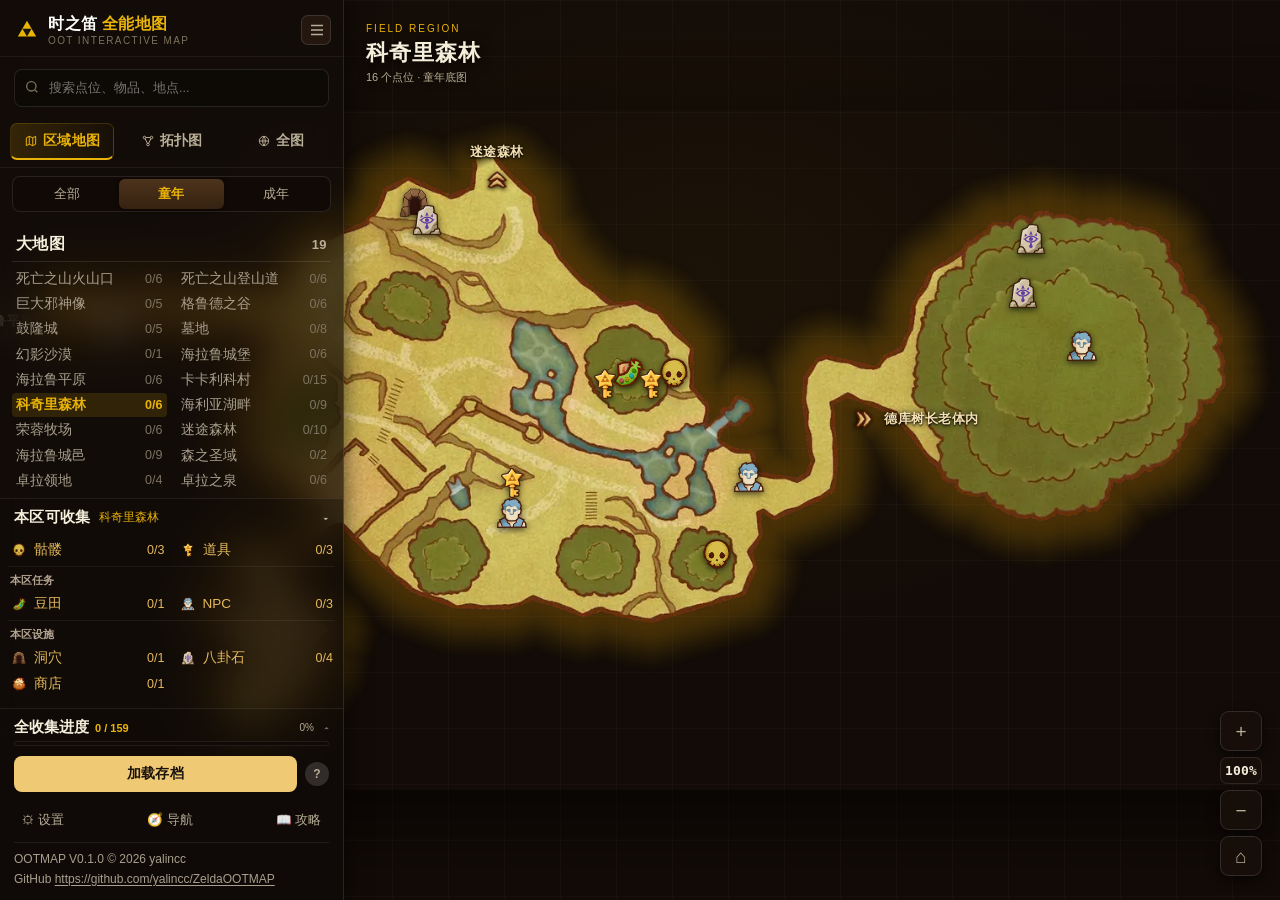
==== app/index.html @ 655b1e11 "feat: 存档只读同步与原版图标/出入口优化，收敛为单分支 master" ====
<!DOCTYPE html>
<html lang="zh-CN">
<head>
<meta charset="utf-8">
<meta name="viewport" content="width=device-width, initial-scale=1, viewport-fit=cover">
<meta name="theme-color" content="#18110b">
<title>塞尔达传说：时之笛 全能互动地图 · Zelda OoT Interactive Map</title>
<link rel="stylesheet" href="css/style.css?v=20">
</head>
<body>

<div class="main-wrap">
  <!-- 左侧栏：品牌 / 搜索 / 视图 tabs / 时代 tabs / 列表 / 分类 / 进度 -->
  <aside class="sidebar" id="sidebar">
    <div class="side-brand">
      <div class="logo">
        <svg viewBox="0 0 24 24" width="22" height="22" fill="#eab308" aria-hidden="true">
          <polygon points="12,2 22,19 2,19" fill="#eab308"/>
          <polygon points="12,19 7,10.5 17,10.5" fill="#15130e"/>
        </svg>
        <div class="logo-text">
          <span class="logo-title">时之笛<em>全能地图</em></span>
          <span class="logo-sub">OOT INTERACTIVE MAP</span>
        </div>
      </div>
      <button class="icon-toggle" id="sidebarToggle" title="收起侧栏" aria-label="收起侧栏">
        <svg viewBox="0 0 24 24" width="18" height="18" fill="none" stroke="currentColor" stroke-width="2">
          <path d="M4 6h16M4 12h16M4 18h16"/>
        </svg>
      </button>
    </div>

    <!-- 实时搜索栏 -->
    <div class="search-box">
      <svg viewBox="0 0 24 24" width="16" height="16" fill="none" stroke="currentColor" stroke-width="2">
        <circle cx="11" cy="11" r="7"/><path d="m20 20-3.5-3.5"/>
      </svg>
      <input type="search" id="searchInput" placeholder="搜索点位、物品、地点..." autocomplete="off">
      <div class="search-results" id="searchResults" hidden></div>
    </div>

    <!-- 视图 tabs：区域 / 拓扑 / 全图 -->
    <nav class="view-tabs" id="viewTabs" aria-label="地图视图">
      <button class="view-tab on" data-view="region">
        <span class="vt-ico" aria-hidden="true">
          <svg viewBox="0 0 24 24" width="18" height="18" fill="none" stroke="currentColor" stroke-width="1.7">
            <path d="M4 6.5 9 4l6 2.5L20 4v13.5L15 20l-6-2.5L4 20z"/><path d="M9 4v13.5M15 6.5V20"/>
          </svg>
        </span>
        <span class="vt-copy"><b>区域地图</b><small>单区查漏 · 楼层</small></span>
        <span class="vt-meta" id="viewRegionMeta">31 区</span>
      </button>
      <button class="view-tab" data-view="topology">
        <span class="vt-ico" aria-hidden="true">
          <svg viewBox="0 0 24 24" width="18" height="18" fill="none" stroke="currentColor" stroke-width="1.7">
            <circle cx="6" cy="6" r="2.2"/><circle cx="18" cy="6" r="2.2"/><circle cx="12" cy="18" r="2.2"/>
            <path d="M8.2 6h7.6M7 8l4 8M17 8l-4 8"/>
          </svg>
        </span>
        <span class="vt-copy"><b>拓扑图</b><small>出入口 · 近道</small></span>
        <span class="vt-meta" id="viewTopologyMeta">31 节点</span>
      </button>
      <button class="view-tab" data-view="world">
        <span class="vt-ico" aria-hidden="true">
          <svg viewBox="0 0 24 24" width="18" height="18" fill="none" stroke="currentColor" stroke-width="1.7">
            <circle cx="12" cy="12" r="8"/><path d="M4 12h16M12 4c3 3.2 3 12.8 0 16M12 4c-3 3.2-3 12.8 0 16"/>
          </svg>
        </span>
        <span class="vt-copy"><b>全图</b><small>海拉鲁总览 · 完成度</small></span>
        <span class="vt-meta" id="viewWorldMeta">21+10</span>
      </button>
    </nav>

    <!-- 时代 tabs -->
    <div class="era-seg side-era" id="eraSeg" aria-label="林克时代">
      <button data-era="All" class="era-btn">全部</button>
      <button data-era="Child" class="era-btn on">童年</button>
      <button data-era="Adult" class="era-btn">成年</button>
    </div>

    <!-- 区域列表（大地图 / 迷宫） -->
    <div class="region-panel" id="regionPanel">
      <div id="regionBody">
        <div class="region-group-title">大地图 <span id="regionFieldCount">0</span></div>
        <div class="region-list" id="regionFieldList"></div>
        <div class="region-group-title">迷宫 <span id="regionDungeonCount">0</span></div>
        <div class="region-list" id="regionDungeonList"></div>
        <div class="region-note" id="regionEraNote"></div>
      </div>
    </div>

    <!-- 当前地图图标面板（可收起/展开） -->
    <div class="cat-section" id="catSection">
      <button type="button" class="cat-panel-head" id="catPanelToggle" aria-expanded="true">
        <span class="cat-section-title" id="catPanelTitle">本区图标</span>
        <span class="cat-panel-sub" id="catPanelSub"></span>
        <span class="cat-caret" id="catCaret">▾</span>
      </button>
      <div class="cat-list" id="catList"></div>
    </div>

    <!-- 地标快速跳转 -->
    <div class="jump-section" id="jumpSection">
      <div class="jump-header"><span>出入口节点直达</span></div>
      <div class="jump-chips" id="jumpChips"></div>
    </div>

    <!-- 侧栏底部：总进度 + 探索度面板 -->
    <div class="side-foot">
      <div class="explore-panel" id="explorePanel" hidden>
        <div class="explore-head">
          <div class="explore-tabs" id="exploreTabs">
            <button type="button" class="explore-tab on" data-etab="region">按区域</button>
            <button type="button" class="explore-tab" data-etab="cat">按分类</button>
          </div>
          <button type="button" class="explore-close" id="exploreClose" aria-label="收起探索度">×</button>
        </div>
        <div class="explore-grid" id="exploreGrid"></div>
      </div>
      <div class="progress-box" id="progressBox" title="点击展开探索度总览" role="button" tabindex="0">
        <div class="progress-info">
          <span class="prog-txt">全收集进度</span>
          <span class="prog-num" id="progNum">0 / 0</span>
          <span class="prog-pct" id="progPct">0%</span>
          <span class="prog-caret" id="progCaret">▴</span>
        </div>
        <div class="progress-bar-bg"><div class="progress-bar-fill" id="progBar"></div></div>
      </div>
      <div class="save-cta-row">
        <input type="file" id="saveFileInput" accept=".sav" hidden>
        <button type="button" class="save-cta-btn" id="saveSyncBtn">加载存档</button>
        <button type="button" class="save-help-btn" id="saveHelpBtn" title="存档同步说明" aria-label="存档同步说明">?</button>
      </div>
      <div class="side-links">
        <button type="button" class="side-link-btn" id="settingsBtn">⚙ 设置</button>
        <button type="button" class="side-link-btn" id="navBtn">🧭 导航</button>
        <a class="side-link-btn" href="../docs/oot100-guide.html" target="_blank" rel="noopener">📖 攻略</a>
      </div>
      <div class="side-meta">
        <div class="side-meta-copy" id="verBadge">OOTMAP V0.1.0 © 2026 yalincc</div>
        <div class="side-meta-repo">GitHub <a href="https://github.com/yalincc/ZeldaOOTMAP" target="_blank" rel="noopener">https://github.com/yalincc/ZeldaOOTMAP</a></div>
      </div>
    </div>
  </aside>

  <!-- 侧栏收起后的浮动打开按钮 -->
  <button class="side-open" id="sidebarOpen" title="展开侧栏" aria-label="展开侧栏">
    <svg viewBox="0 0 24 24" width="20" height="20" fill="none" stroke="currentColor" stroke-width="2">
      <path d="M4 6h16M4 12h16M4 18h16"/>
    </svg>
  </button>

  <!-- 地图画板视口 -->
  <main class="map-stage" id="mapStage">
    <div class="map-viewport" id="mapViewport">
      <!-- 区域单图模式 -->
      <div class="region-board" id="regionBoard" hidden>
        <div class="region-world" id="regionWorld">
          <img id="regionImg" alt="区域地图" draggable="false">
          <div class="navi-layer" id="naviLayer"></div>
        </div>
        <div class="region-pins" id="regionPins"></div>
        <div class="region-head">
          <span class="region-kicker" id="regionKicker">FIELD REGION</span>
          <h2 id="regionName">科吉里森林</h2>
          <div class="region-sub" id="regionSub">—</div>
        </div>
        <div class="region-floor-bar" id="regionFloorBar" hidden></div>
        <div class="region-empty" id="regionEmpty" hidden>当前时代无法进入该区域</div>
      </div>

      <!-- 拓扑导图大画布 -->
      <div class="mindmap-board" id="mindmapBoard" hidden>
        <svg class="topology-svg" id="topologySvg"></svg>
        <div class="nodes-layer" id="nodesLayer"></div>
      </div>

      <!-- 全图层：官方手绘全图 + 21 区域印章 + 10 迷宫入口 -->
      <div class="world-board" id="worldBoard" hidden>
        <div class="world-viewport" id="worldViewport">
          <div class="world-canvas" id="worldCanvas">
            <img id="worldImg" alt="海拉鲁全图" draggable="false" data-src="assets/ui/basemap_2400.webp">
          </div>
          <div class="world-pins" id="worldPins"></div>
        </div>
        <div class="world-caption">
          <span>海拉鲁全境</span>
          <small id="worldCaptionSub">区域 · 迷宫入口 · 点印章进区域</small>
        </div>
        <div class="world-loading" id="worldLoading" hidden>全图载入中…</div>
      </div>
    </div>

    <!-- 缩放悬浮控制器 -->
    <div class="zoom-controls">
      <button id="btnZoomIn" title="放大 (+)">+</button>
      <span id="zoomPercent">100%</span>
      <button id="btnZoomOut" title="缩小 (−)">−</button>
      <button id="btnZoomFit" title="回到默认视角">⌂</button>
    </div>

    <!-- 出入口与近道悬浮说明卡片 -->
    <div class="edge-tooltip" id="edgeTooltip" hidden>
      <div class="edge-tt-header">
        <span class="edge-tt-badge" id="edgeTtBadge">近道暗道</span>
        <span class="edge-tt-title" id="edgeTtTitle">水下潜水近道</span>
      </div>
      <div class="edge-tt-route" id="edgeTtRoute">迷失森林 ⟷ 卓拉河</div>
      <div class="edge-tt-desc" id="edgeTtDesc">迷失森林水池深潜直通卓拉河（需银之鳞片）</div>
      <div class="edge-tt-hint">💡 点击连线即可在两地之间来回跳转</div>
    </div>

    <!-- 点位校准模式悬浮提示条 -->
    <div class="calibration-toast" id="calibrationToast" hidden>
      <span class="cal-title">点位校准模式已开启</span>
      <span class="cal-desc">拖拽图标到精确地标；完成后导出坐标</span>
      <div class="cal-actions">
        <button id="btnExportPins">复制坐标数据</button>
        <button id="btnDownloadPins">下载 pins_data.js</button>
        <button id="btnExitCalMode">完成并退出</button>
      </div>
    </div>

    <!-- 点位详情卡片 -->
    <div class="detail-card" id="detailCard" hidden>
      <button class="card-close" id="cardClose" aria-label="关闭详情卡">×</button>
      <div class="card-header">
        <div class="card-icon-wrap" id="cardIconWrap"></div>
        <div class="card-titles">
          <div class="card-tags">
            <span class="tag-cat" id="cardCatTag">心之碎片</span>
            <span class="tag-era" id="cardEraTag">童年</span>
            <span class="tag-time" id="cardTimeTag">白天</span>
          </div>
          <h2 class="card-title" id="cardTitle">—</h2>
          <div class="card-area" id="cardArea">—</div>
        </div>
      </div>
      <div class="card-body">
        <div class="card-loc-row" id="cardLocRow" hidden>
          <span class="info-label">位置</span>
          <span class="info-val" id="cardLocVal">—</span>
        </div>
        <div class="card-block" id="cardHowBlock">
          <div class="block-label">怎么拿</div>
          <div class="block-text" id="cardHowVal">—</div>
        </div>
        <div class="card-req-row" id="cardReqRow" hidden>
          <span class="req-label">前置要求:</span>
          <span class="req-val" id="cardReqVal">—</span>
        </div>
        <div class="card-req-row" id="cardRewardRow" hidden>
          <span class="req-label">奖励:</span>
          <span class="req-val" id="cardRewardVal">—</span>
        </div>
        <div class="card-req-row" id="cardNoteRow" hidden>
          <span class="req-label">备注:</span>
          <span class="req-val" id="cardNoteVal">—</span>
        </div>
        <div class="card-desc" id="cardDesc" hidden>—</div>
        <div class="card-coord-row">
          <span class="coord-val" id="cardCoordVal">—</span>
          <button class="coord-copy" id="cardCopyCoord">复制坐标</button>
        </div>
      </div>
      <div class="card-footer">
        <label class="card-collect-btn">
          <input type="checkbox" id="cardDoneChk">
          <span class="collect-text">标记为已收集</span>
        </label>
      </div>
    </div>

    <div class="settings-panel" id="settingsPanel" hidden>
      <div class="settings-head">
        <span>设置</span>
        <button id="settingsClose" aria-label="关闭设置">×</button>
      </div>
      <label class="setting-row">
        <span>隐藏已收集</span>
        <input type="checkbox" id="hideDoneChk">
      </label>
      <label class="setting-row">
        <span>缩放自动换层</span>
        <input type="checkbox" id="autoLevelChk" checked>
      </label>
      <button class="setting-row" id="langBtn">
        <span>语言</span><em>中 / EN</em>
      </button>
      <button class="setting-row" id="btnEditMode">
        <span>点位校准</span><em>高级</em>
      </button>
      <button class="setting-row setting-danger" id="clearDoneBtn">
        <span>清空收集记录</span><em>重置</em>
      </button>
      <div class="settings-subhead">
        <span>三层缩放换层阈值 (%)</span>
        <button type="button" class="th-reset" id="thReset">默认</button>
      </div>
      <div class="setting-row setting-th">
        <span>区域 → 拓扑</span>
        <input type="number" id="thRegionOut" min="15" max="80" step="1">
      </div>
      <div class="setting-row setting-th">
        <span>拓扑 → 区域</span>
        <input type="number" id="thTopoIn" min="120" max="400" step="5">
      </div>
      <div class="setting-row setting-th">
        <span>拓扑 → 全图</span>
        <input type="number" id="thTopoOut" min="10" max="40" step="1">
      </div>
      <div class="setting-row setting-th">
        <span>全图 → 拓扑</span>
        <input type="number" id="thWorldIn" min="120" max="400" step="5">
      </div>
      <div class="settings-version" id="verBadge">ZELDA OOT MAP</div>
    </div>
    <!-- 实时定位导航面板 -->
    <div class="navi-panel" id="naviPanel" hidden>
      <div class="navi-head">
        <span class="navi-title">🧭 实时定位</span>
        <button type="button" class="navi-close" id="naviCloseBtn" aria-label="关闭">×</button>
      </div>
      <div class="navi-badge off" id="naviStatusBadge">未开启</div>
      <div class="navi-coords" id="naviCoords">—</div>
      <label class="navi-row"><span>开启定位</span><input type="checkbox" id="naviEnableChk"></label>
      <label class="navi-row"><span>自动切区</span><input type="checkbox" id="naviAutoSwitchChk" checked></label>
      <label class="navi-row"><span>视角跟随</span><input type="checkbox" id="naviFollowChk"></label>
      <div class="navi-lan-box">
        <input id="naviLanInput" readonly placeholder="启动 ootnavi-pc 后生成局域网链接">
        <button type="button" id="naviCopyLanBtn">复制</button>
      </div>
    </div>
    <!-- 重叠点位选择气泡 -->
    <div class="pin-cluster-menu" id="pinClusterMenu" hidden></div>

    <!-- 存档拖入遮罩 / 同步提示 / 存档同步 GUI 面板 -->
    <div class="save-drop-overlay" id="saveDropOverlay" hidden>
      <div class="save-drop-box">松手导入 <code>progress.sav</code> 同步收集进度</div>
    </div>
    <div class="save-toast" id="saveToast" hidden></div>
    <div class="save-modal-backdrop" id="saveHelpModal" hidden>
      <div class="save-modal save-gui-modal" role="dialog" aria-labelledby="saveHelpTitle">
        <div class="save-modal-head">
          <h3 id="saveHelpTitle">存档只读同步</h3>
          <button type="button" class="save-modal-close" id="saveHelpClose" aria-label="关闭">×</button>
        </div>
        <div class="save-modal-body">
          <div class="save-status-bar">
            <span class="save-status-pill off" id="saveStatusPill">⚪ 尚未同步存档</span>
            <span class="save-status-time" id="saveStatusTime">—</span>
          </div>
          <div class="save-drop-zone" id="saveModalDropZone">
            <div class="save-drop-zone-txt">将 Switch 2 / Longshot 的 <code>progress.sav</code> 拖到这里</div>
            <div class="save-action-row">
              <button type="button" class="save-primary-btn" id="savePickFileBtn">选择 progress.sav 文件</button>
              <button type="button" class="save-secondary-btn" id="saveRefreshAutoBtn">立即从 ootnavi-pc 同步</button>
            </div>
          </div>
          <div class="save-cat-title">当前已点亮收集进度（合并模式）</div>
          <div class="save-cat-grid" id="saveCatGrid"></div>
          <details class="save-help-details">
            <summary>存档路径与支持说明</summary>
            <ul>
              <li><strong>自动同步：</strong>双击 <code>tools/ootnavi-pc/serve.bat</code> 后自动探测 <code>LongshotLauncher-data\user\save\*\slot_*\progress.sav</code> 最新槽位，每 5 秒静默同步。</li>
              <li><strong>纯本地解析：</strong>文件仅在浏览器内存中读取，不上传服务器。</li>
              <li><strong>已支持：</strong>黄金骷髅蜘蛛 (100)、心之碎片 (36)、心之容器 &amp; Boss (8)、歌曲 (13)、精灵石与勋章 (9)、大妖精 (6)、面具 (5)、升级 (16)、主要关键道具与瓶子。</li>
            </ul>
          </details>
        </div>
        <div class="save-modal-foot">
          <button type="button" class="save-clear-btn" id="saveClearDoneBtn">清空本地收集记录</button>
          <button type="button" class="save-secondary-btn" id="saveHelpDoneBtn">完成</button>
        </div>
      </div>
    </div>
  </main>
</div>

<script src="js/icons.js?v=3"></script>
<script src="js/cat_tree.js?v=1"></script>
<script src="data/topology_data.js?v=2"></script>
<script src="data/regions.js?v=3"></script>
<script src="data/projections.js?v=1"></script>
<script src="data/world_data.js?v=2"></script>
<script src="data/pins_data.js?v=2"></script>
<script src="data/save_flags.js?v=1"></script>
<script src="js/app.js?v=16"></script>
<script src="js/navi.js?v=8"></script>
<script src="js/save_sync.js?v=1"></script>
</body>
</html>
---- app/css/style.css ----
:root {
  --bg-deep: #160d08;
  --bg-board: #20140c;
  --cell-bg-grad: linear-gradient(145deg, #8a5f39, #6f4728);
  --cell-border: #4a2f1a;
  --dungeon-border: #881337;
  --topbar-h: 56px;
  --sidebar-w: 344px;
  --gold: #eab308;
  --gold-glow: rgba(234, 179, 8, 0.4);
  --text-main: #f5eedb;
  --text-dim: #b8ad96;
  --text-mute: #7d725d;
  --zoom-inv: 1;
}

* {
  box-sizing: border-box;
  -webkit-tap-highlight-color: transparent;
}

html, body {
  width: 100%;
  height: 100%;
  margin: 0;
  padding: 0;
  background: var(--bg-deep);
  color: var(--text-main);
  font-family: -apple-system, BlinkMacSystemFont, "Segoe UI", Roboto, "PingFang SC", "Hiragino Sans GB", "Microsoft YaHei", sans-serif;
  overflow: hidden;
  user-select: none;
}

button, input {
  font-family: inherit;
  color: inherit;
}

/* ---------------- 顶部导航栏 ---------------- */
.topbar {
  height: var(--topbar-h);
  background: linear-gradient(180deg, #1c110a, #140c07);
  border-bottom: 1px solid rgba(255, 255, 255, 0.08);
  display: flex;
  align-items: center;
  gap: 16px;
  padding: 0 16px;
  position: relative;
  z-index: 50;
  box-shadow: 0 2px 12px rgba(0, 0, 0, 0.7);
}

.topbar-left {
  display: flex;
  align-items: center;
  gap: 12px;
}

.icon-toggle {
  width: 36px;
  height: 36px;
  border-radius: 8px;
  border: 1px solid rgba(255, 255, 255, 0.12);
  background: #241710;
  color: var(--text-dim);
  display: grid;
  place-items: center;
  cursor: pointer;
  transition: all 0.15s ease;
}

.icon-toggle:hover {
  color: var(--gold);
  background: #332015;
}

.logo {
  display: flex;
  align-items: center;
  gap: 10px;
}

.logo-text {
  display: flex;
  flex-direction: column;
}

.logo-title {
  font-size: 15px;
  font-weight: 700;
  color: #fff;
  letter-spacing: 0.5px;
}

.logo-title em {
  font-style: normal;
  color: var(--gold);
  margin-left: 4px;
}

.logo-sub {
  font-size: 10px;
  color: var(--text-mute);
  letter-spacing: 0.4px;
}

/* 时代切换 */
.era-seg {
  display: flex;
  background: #110905;
  border: 1px solid rgba(255, 255, 255, 0.1);
  border-radius: 8px;
  padding: 2px;
}

.era-btn {
  padding: 5px 12px;
  font-size: 13px;
  color: var(--text-dim);
  border: none;
  background: transparent;
  border-radius: 6px;
  cursor: pointer;
  transition: all 0.15s ease;
}

.era-btn:hover {
  color: #fff;
}

.era-btn.on {
  background: linear-gradient(180deg, #4d331c, #362211);
  color: var(--gold);
  font-weight: 700;
  box-shadow: 0 1px 4px rgba(0, 0, 0, 0.4);
}

/* 全收集进度 */
.progress-box {
  display: flex;
  flex-direction: column;
  gap: 4px;
  min-width: 150px;
}

.progress-info {
  display: flex;
  align-items: center;
  gap: 6px;
  font-size: 11px;
}

.prog-txt {
  color: var(--text-mute);
}

.prog-num {
  font-weight: 700;
  color: var(--gold);
}

.prog-pct {
  margin-left: auto;
  color: var(--text-dim);
  font-size: 10px;
}

.progress-bar-bg {
  width: 100%;
  height: 5px;
  background: #110905;
  border-radius: 3px;
  border: 1px solid rgba(255, 255, 255, 0.08);
  overflow: hidden;
}

.progress-bar-fill {
  height: 100%;
  width: 0%;
  background: linear-gradient(90deg, #ca8a04, #facc15);
  border-radius: 2px;
  transition: width 0.3s ease;
}

.topbar-right {
  margin-left: auto;
  display: flex;
  align-items: center;
  gap: 14px;
}

.toggle-done-lbl {
  display: flex;
  align-items: center;
  gap: 6px;
  font-size: 12px;
  color: var(--text-dim);
  cursor: pointer;
}

.toggle-done-lbl input {
  accent-color: var(--gold);
  cursor: pointer;
}

.btn-edit-mode {
  padding: 5px 12px;
  border-radius: 8px;
  border: 1px solid rgba(234, 179, 8, 0.4);
  background: #241710;
  color: var(--gold);
  font-size: 12px;
  font-weight: 700;
  cursor: pointer;
  transition: all 0.15s ease;
  display: flex;
  align-items: center;
  gap: 6px;
}

.btn-edit-mode:hover {
  background: #3d2618;
  border-color: var(--gold);
  box-shadow: 0 0 10px rgba(234, 179, 8, 0.3);
}

.btn-edit-mode.on {
  background: linear-gradient(180deg, #ca8a04, #a16207);
  color: #fff;
  border-color: #facc15;
  box-shadow: 0 0 14px rgba(250, 204, 21, 0.6);
}

.btn-guide {
  padding: 5px 12px;
  border-radius: 8px;
  border: 1px solid rgba(234, 179, 8, 0.55);
  background: linear-gradient(180deg, #3a2a12, #241710);
  color: var(--gold);
  font-size: 12px;
  font-weight: 700;
  cursor: pointer;
  text-decoration: none;
  white-space: nowrap;
  display: flex;
  align-items: center;
  gap: 6px;
  transition: all 0.15s ease;
}

.btn-guide:hover {
  background: #3d2618;
  border-color: var(--gold);
  box-shadow: 0 0 10px rgba(234, 179, 8, 0.35);
}

.btn-lang {
  padding: 5px 12px;
  border-radius: 8px;
  border: 1px solid rgba(255, 255, 255, 0.12);
  background: #241710;
  color: var(--text-dim);
  font-size: 12px;
  font-weight: 600;
  cursor: pointer;
  transition: all 0.15s ease;
}

.btn-lang:hover {
  color: var(--gold);
}

/* ---------------- 页面主体 ---------------- */
.main-wrap {
  display: flex;
  height: calc(100% - var(--topbar-h));
  position: relative;
}

/* ---------------- 左侧分类面板 (GamerGuides) ---------------- */
.sidebar {
  width: var(--sidebar-w);
  flex: 0 0 var(--sidebar-w);
  background: rgba(18, 13, 10, 0.72);
  backdrop-filter: blur(18px) saturate(130%);
  -webkit-backdrop-filter: blur(18px) saturate(130%);
  border-right: 1px solid rgba(255, 255, 255, 0.1);
  display: flex;
  flex-direction: column;
  z-index: 30;
  transition: margin-left 0.25s cubic-bezier(0.4, 0, 0.2, 1);
  box-shadow: 2px 0 20px rgba(0, 0, 0, 0.55);
}

.sidebar.collapsed {
  margin-left: calc(-1 * var(--sidebar-w));
}

.search-box {
  padding: 12px 14px 8px;
  position: relative;
}

.search-box svg {
  position: absolute;
  left: 24px;
  top: 22px;
  color: var(--text-mute);
  pointer-events: none;
}

.search-box input {
  width: 100%;
  height: 38px;
  padding: 0 12px 0 34px;
  border-radius: 8px;
  border: 1px solid rgba(255, 255, 255, 0.1);
  background: rgba(12, 8, 5, 0.55);
  color: var(--text-main);
  font-size: 12.5px;
  outline: none;
  transition: border-color 0.15s;
}

.search-box input:focus {
  border-color: var(--gold);
}

.search-results {
  position: absolute;
  top: 54px;
  left: 14px;
  right: 14px;
  background: #241710;
  border: 1px solid rgba(255, 255, 255, 0.18);
  border-radius: 8px;
  max-height: 280px;
  overflow-y: auto;
  box-shadow: 0 8px 24px rgba(0, 0, 0, 0.8);
  z-index: 100;
}

.search-item {
  padding: 8px 12px;
  display: flex;
  align-items: center;
  gap: 10px;
  cursor: pointer;
  border-bottom: 1px solid rgba(255, 255, 255, 0.05);
}

.search-item:hover {
  background: #332015;
}

.search-item-info {
  display: flex;
  flex-direction: column;
  overflow: hidden;
}

.search-item-title {
  font-size: 12.5px;
  font-weight: 600;
  color: #fff;
  white-space: nowrap;
  overflow: hidden;
  text-overflow: ellipsis;
}

.search-item-area {
  font-size: 10.5px;
  color: var(--gold);
}

.cat-section {
  flex: 0 0 auto;
  border-top: 1px solid rgba(255, 255, 255, 0.08);
  background: rgba(14, 10, 7, 0.32);
}

.cat-panel-head {
  display: flex;
  align-items: center;
  gap: 8px;
  width: 100%;
  padding: 9px 14px;
  border: none;
  background: transparent;
  cursor: pointer;
  text-align: left;
  transition: background 0.12s ease;
}

.cat-panel-head:hover {
  background: rgba(255, 255, 255, 0.04);
}

.cat-section-title {
  font-size: 15px;
  font-weight: 700;
  color: var(--text-main);
  letter-spacing: 0.3px;
}

.action-title {
  font-size: 13px;
  font-weight: 700;
  color: var(--text-main);
  letter-spacing: 0.4px;
}

.cat-panel-sub {
  font-size: 11.5px;
  color: var(--gold);
  white-space: nowrap;
  overflow: hidden;
  text-overflow: ellipsis;
}

.cat-caret {
  margin-left: auto;
  font-size: 11px;
  color: var(--text-dim);
  flex: 0 0 auto;
}

.cat-list {
  max-height: 220px;
  overflow-y: auto;
  display: grid;
  grid-template-columns: 1fr 1fr;
  gap: 2px 10px;
  align-content: start;
  padding: 4px 14px 10px;
  scrollbar-width: thin;
  scrollbar-color: rgba(255, 255, 255, 0.15) transparent;
}

.cat-list[hidden] {
  display: none;
}

.cat-item {
  display: flex;
  align-items: center;
  gap: 6px;
  width: 100%;
  padding: 3px 2px;
  border: none;
  border-radius: 4px;
  background: transparent;
  text-align: left;
  line-height: 1.3;
  cursor: pointer;
  transition: opacity 0.12s ease, color 0.12s ease;
  color: #a89f8d;
  opacity: 0.52;
}

.cat-item:hover {
  color: var(--text-main);
  opacity: 0.92;
}

.cat-item.active {
  color: #e5b95c;
  opacity: 1;
}

.cat-item.active:hover {
  color: #f3cd75;
}

.cat-icon-slot {
  width: 18px;
  height: 18px;
  display: grid;
  place-items: center;
  flex: 0 0 18px;
}

.cat-name {
  flex: 1;
  font-size: 13.5px;
  font-weight: 500;
  white-space: nowrap;
  overflow: hidden;
  text-overflow: ellipsis;
}

.cat-badge {
  font-size: 12.5px;
  font-variant-numeric: tabular-nums;
  color: inherit;
  font-weight: 500;
  flex: 0 0 auto;
}

.cat-item.active .cat-badge {
  color: #e5b95c;
}

.cat-empty {
  grid-column: 1 / -1;
  padding: 12px 6px;
  text-align: center;
  font-size: 11.5px;
  color: var(--text-mute);
}
.cat-subhead {
  grid-column: 1 / -1;
  font-size: 11px;
  font-weight: 600;
  color: #b4a490;
  padding: 6px 2px 2px;
  border-top: 1px solid rgba(255, 255, 255, 0.06);
  margin-top: 2px;
}

.jump-section {
  border-top: 1px solid rgba(255, 255, 255, 0.08);
  padding: 10px 14px;
  background: #140c07;
}

.jump-header {
  font-size: 11px;
  color: var(--text-mute);
  font-weight: 700;
  letter-spacing: 0.8px;
  margin-bottom: 8px;
  text-transform: uppercase;
}

.jump-chips {
  display: flex;
  flex-wrap: wrap;
  gap: 5px;
  max-height: 110px;
  overflow-y: auto;
}

.jump-chip {
  padding: 3px 8px;
  border-radius: 12px;
  background: #22150d;
  border: 1px solid rgba(255, 255, 255, 0.1);
  font-size: 11px;
  color: var(--text-dim);
  cursor: pointer;
  transition: all 0.12s;
}

.jump-chip:hover {
  color: var(--gold);
  background: #332015;
}

/* ---------------- 地图画板与思维导图拓扑网络 ---------------- */
.map-stage {
  flex: 1;
  height: 100%;
  position: relative;
  overflow: hidden;
  background: var(--bg-board);
  background-image: radial-gradient(rgba(255, 255, 255, 0.04) 1px, transparent 1px);
  background-size: 32px 32px;
  cursor: grab;
}

.map-stage:active {
  cursor: grabbing;
}

.map-viewport {
  width: 100%;
  height: 100%;
  position: absolute;
  left: 0;
  top: 0;
  transform-origin: 0 0;
  will-change: transform;
}

/* 拓扑导图大画布 */
.mindmap-board {
  position: absolute;
  left: 0;
  top: 0;
  transform-origin: 0 0;
  will-change: transform;
  transform-style: flat;
  backface-visibility: hidden;
}

/* SVG 连线层 */
.topology-svg {
  position: absolute;
  left: 0;
  top: 0;
  width: 100%;
  height: 100%;
  pointer-events: none;
  z-index: 10;
  overflow: visible;
}

.edge-path {
  fill: none;
  vector-effect: non-scaling-stroke;
  transition: stroke 0.2s, stroke-width 0.2s, filter 0.2s;
  pointer-events: stroke;
  cursor: pointer;
}

.edge-hitarea {
  fill: none;
  stroke: transparent;
  stroke-width: 28px;
  vector-effect: non-scaling-stroke;
  pointer-events: stroke;
  cursor: pointer;
}

.edge-path.main {
  stroke: #d99a4e;
  stroke-width: 4px;
  stroke-linecap: round;
}

.edge-path.dungeon {
  stroke: #f43f5e;
  stroke-width: 4px;
  stroke-dasharray: 8 5;
  stroke-linecap: round;
}

.edge-path.shortcut {
  stroke: #06b6d4;
  stroke-width: 3.5px;
  stroke-dasharray: 8 6;
  animation: shortcutFlow 2s linear infinite;
}

@keyframes shortcutFlow {
  from { stroke-dashoffset: 28; }
  to { stroke-dashoffset: 0; }
}

.edge-path:hover,
.edge-path.highlight {
  stroke: var(--gold) !important;
  stroke-width: 7px !important;
  filter: drop-shadow(0 0 16px var(--gold)) !important;
}

/* 连线路标小标签 (出入口名称高亮徽章) */
.edge-label-group {
  pointer-events: all;
  cursor: pointer;
  transition: transform 0.15s ease;
}

.edge-label-group:hover {
  filter: drop-shadow(0 0 12px var(--gold));
}

.edge-label-group:hover .edge-label-bg {
  stroke: var(--gold);
  stroke-width: 2px;
}

.edge-label {
  font-size: 12.5px;
  font-weight: 700;
  fill: #fff;
  text-anchor: middle;
  dominant-baseline: central;
  letter-spacing: 0.5px;
}

.edge-label-bg {
  fill: rgba(14, 9, 5, 0.94);
  stroke: rgba(234, 179, 8, 0.45);
  stroke-width: 1.2px;
  rx: 8;
}

/* 出入口与近道悬浮说明框 (双向跳转) */
.edge-tooltip {
  position: absolute;
  z-index: 85;
  background: rgba(18, 11, 7, 0.96);
  border: 1.5px solid var(--gold);
  border-radius: 10px;
  padding: 12px 16px;
  box-shadow: 0 8px 28px rgba(0, 0, 0, 0.85), 0 0 18px var(--gold-glow);
  pointer-events: none;
  max-width: 320px;
  transform: translate(-50%, -120%);
  transition: opacity 0.15s ease, transform 0.15s ease;
}

.edge-tt-header {
  display: flex;
  align-items: center;
  gap: 8px;
  margin-bottom: 6px;
}

.edge-tt-badge {
  font-size: 10px;
  font-weight: 700;
  padding: 2px 6px;
  border-radius: 4px;
  background: rgba(6, 182, 212, 0.25);
  color: #38bdf8;
  border: 1px solid rgba(6, 182, 212, 0.4);
}

.edge-tt-badge.main {
  background: rgba(234, 179, 8, 0.2);
  color: var(--gold);
  border-color: rgba(234, 179, 8, 0.4);
}

.edge-tt-badge.dungeon {
  background: rgba(244, 63, 94, 0.25);
  color: #fda4af;
  border-color: rgba(244, 63, 94, 0.4);
}

.edge-tt-title {
  font-size: 14px;
  font-weight: 700;
  color: #fff;
}

.edge-tt-route {
  font-size: 12px;
  color: var(--gold);
  font-weight: 600;
  margin-bottom: 6px;
}

.edge-tt-desc {
  font-size: 11.5px;
  color: var(--text-dim);
  line-height: 1.45;
  margin-bottom: 8px;
}

.edge-tt-hint {
  font-size: 10.5px;
  color: #38bdf8;
  font-weight: 600;
  border-top: 1px solid rgba(255, 255, 255, 0.08);
  padding-top: 6px;
}

/* 点位校准模式工具条 */
.calibration-toast {
  position: absolute;
  top: 16px;
  left: 50%;
  transform: translateX(-50%);
  background: rgba(20, 12, 8, 0.96);
  border: 2px solid var(--gold);
  border-radius: 12px;
  padding: 10px 20px;
  display: flex;
  align-items: center;
  gap: 16px;
  box-shadow: 0 8px 30px rgba(0, 0, 0, 0.9), 0 0 20px var(--gold-glow);
  z-index: 100;
  animation: slideDown 0.25s ease;
}

.cal-title {
  font-size: 13px;
  font-weight: 700;
  color: var(--gold);
}

.cal-desc {
  font-size: 11.5px;
  color: var(--text-dim);
}

.cal-actions {
  display: flex;
  align-items: center;
  gap: 8px;
  margin-left: 8px;
}

.cal-actions button {
  padding: 6px 12px;
  font-size: 11.5px;
  font-weight: 700;
  border-radius: 6px;
  border: 1px solid rgba(255, 255, 255, 0.2);
  background: #332015;
  color: #fff;
  cursor: pointer;
  transition: all 0.15s;
}

.cal-actions button:hover {
  background: var(--gold);
  color: #1a0f07;
}

/* 处于校准模式时的 pin 交互样式 */
body.cal-mode .map-pin {
  cursor: grab !important;
  filter: drop-shadow(0 0 8px #f59e0b) !important;
}

body.cal-mode .map-pin:active {
  cursor: grabbing !important;
  transform: translate(-50%, -50%) scale(1.35) !important;
}

/* 节点层 */
.nodes-layer {
  position: absolute;
  left: 0;
  top: 0;
  width: 100%;
  height: 100%;
  pointer-events: none;
  z-index: 20;
}

/* 单个区域与迷宫节点卡片 */
.node-card {
  position: absolute;
  pointer-events: auto;
  background: var(--cell-bg-grad);
  border: 2px solid var(--cell-border);
  box-shadow: inset 0 0 35px rgba(0, 0, 0, 0.4), 0 6px 20px rgba(0, 0, 0, 0.6);
  border-radius: 6px;
  overflow: visible;
  transition: transform 0.15s ease, box-shadow 0.15s ease, border-color 0.15s ease;
  cursor: pointer;
}

.node-card:hover {
  transform: translateY(-4px) scale(1.02);
  border-color: var(--gold);
  box-shadow: inset 0 0 25px rgba(0, 0, 0, 0.3), 0 12px 28px rgba(0, 0, 0, 0.8), 0 0 12px var(--gold-glow);
  z-index: 35;
}

/* 中心海拉鲁平原突出加粗金边 */
.node-card.type-hub {
  border-color: #ca8a04;
  box-shadow: inset 0 0 40px rgba(0, 0, 0, 0.45), 0 8px 24px rgba(0, 0, 0, 0.7), 0 0 16px rgba(202, 138, 4, 0.3);
}

/* 地下城神殿节点特别标识 (红宝石神殿边框与典雅羊皮纸底色) */
.node-card.type-dungeon {
  border-color: #e11d48;
  background: linear-gradient(145deg, #6c422a, #4e2919);
  box-shadow: inset 0 0 35px rgba(0, 0, 0, 0.5), 0 8px 24px rgba(0, 0, 0, 0.75), 0 0 16px rgba(225, 29, 72, 0.35);
}

/* 节点顶部胶囊标签 (自适应缩放保真，保证导图文字恒久清晰) */
.node-header {
  position: absolute;
  top: -16px;
  left: 50%;
  transform: translateX(-50%) scale(clamp(1, calc(var(--zoom-inv) * 0.82), 3.6));
  transform-origin: center bottom;
  background: rgba(14, 9, 5, 0.95);
  border: 1.5px solid rgba(255, 255, 255, 0.25);
  color: #fff;
  font-size: 13px;
  font-weight: 700;
  padding: 4px 14px;
  border-radius: 14px;
  white-space: nowrap;
  box-shadow: 0 4px 14px rgba(0, 0, 0, 0.85);
  z-index: 30;
  display: flex;
  align-items: center;
  gap: 6px;
  pointer-events: none;
}

.node-card.type-dungeon .node-header {
  border-color: #f43f5e;
  color: #fecdd3;
  box-shadow: 0 4px 14px rgba(244, 63, 94, 0.35);
}

.node-badge-type {
  font-size: 9.5px;
  padding: 1px 5px;
  border-radius: 4px;
  background: rgba(234, 179, 8, 0.25);
  color: var(--gold);
  font-weight: 700;
}

.node-card.type-dungeon .node-badge-type {
  background: rgba(244, 63, 94, 0.3);
  color: #fda4af;
}

/* 神殿地下城楼层切换标签栏 (GamerGuides 风格) */
.floor-bar {
  position: absolute;
  bottom: 8px;
  left: 50%;
  transform: translateX(-50%) scale(clamp(0.8, calc(var(--zoom-inv) * 0.6), 1.6));
  transform-origin: center bottom;
  display: flex;
  background: rgba(14, 9, 5, 0.94);
  border: 1.5px solid rgba(225, 29, 72, 0.5);
  border-radius: 12px;
  padding: 2px 4px;
  gap: 3px;
  z-index: 32;
  box-shadow: 0 4px 14px rgba(0, 0, 0, 0.85);
  pointer-events: auto;
}

.floor-btn {
  padding: 3px 8px;
  font-size: 11px;
  font-weight: 700;
  border: none;
  background: transparent;
  color: var(--text-dim);
  border-radius: 8px;
  cursor: pointer;
  transition: all 0.12s ease;
}

.floor-btn:hover {
  color: #fff;
  background: rgba(255, 255, 255, 0.12);
}

.floor-btn.active {
  background: linear-gradient(180deg, #e11d48, #9f1239);
  color: #fff;
  box-shadow: 0 1px 6px rgba(225, 29, 72, 0.6);
}

/* 区域地图原画 */
.node-map-img {
  width: 100%;
  height: 100%;
  object-fit: contain;
  display: block;
  pointer-events: none;
  user-select: none;
  -webkit-user-drag: none;
  filter: drop-shadow(0 2px 8px rgba(0, 0, 0, 0.3));
}

/* 节点内部点位层 */
.node-pins {
  position: absolute;
  left: 0;
  top: 0;
  width: 100%;
  height: 100%;
  pointer-events: none;
  z-index: 25;
}

/* Pin 点位标记 (合理限制最小与最大倍率，防止过大遮盖或过小看不清) */
.map-pin {
  position: absolute;
  pointer-events: auto;
  cursor: pointer;
  transform: translate(-50%, -50%) scale(clamp(0.65, calc(var(--zoom-inv) * 0.45), 1.6));
  transform-origin: 50% 50%;
  transition: filter 0.15s ease, opacity 0.2s ease;
  z-index: 30;
  background: transparent;
}
.map-pin .oot-pin-img {
  display: block;
  filter: drop-shadow(0 2px 4px rgba(0, 0, 0, 0.65));
}

.map-pin:hover {
  z-index: 45;
  filter: drop-shadow(0 0 10px rgba(250, 204, 21, 0.95)) brightness(1.2);
}

.map-pin.selected {
  z-index: 50;
  filter: drop-shadow(0 0 14px #38bdf8) brightness(1.3);
  animation: pinPulse 1.5s infinite;
}

.map-pin.done {
  opacity: 0.78;
  filter: sepia(0.34) saturate(0.82) brightness(0.92);
}

.map-pin.visited {
  opacity: 0.82;
  filter: sepia(0.22) saturate(0.85) brightness(0.94);
}

.map-pin.done::after,
.map-pin.visited::after {
  content: "";
  position: absolute;
  top: -3px;
  right: -3px;
  width: 17px;
  height: 17px;
  background-repeat: no-repeat;
  background-size: contain;
  background-image: url("data:image/svg+xml,%3Csvg xmlns='http://www.w3.org/2000/svg' viewBox='0 0 24 24'%3E%3Cpolygon points='7,1 17,1 23,7 23,17 17,23 7,23 1,17 1,7' fill='%23561f06'/%3E%3Cpath d='M6.2 12.4 L10.2 16.4 L17.8 8.2' fill='none' stroke='%23fefbe6' stroke-width='3.2' stroke-linecap='square' stroke-linejoin='miter'/%3E%3C/svg%3E");
  filter: drop-shadow(0 1px 2px rgba(0, 0, 0, 0.55));
  pointer-events: none;
}

.map-pin.visited::after {
  background-image: url("data:image/svg+xml,%3Csvg xmlns='http://www.w3.org/2000/svg' viewBox='0 0 24 24'%3E%3Cpolygon points='7,1 17,1 23,7 23,17 17,23 7,23 1,17 1,7' fill='%2316436b'/%3E%3Cpath d='M6.2 12.4 L10.2 16.4 L17.8 8.2' fill='none' stroke='%23e8f7ff' stroke-width='3.2' stroke-linecap='square' stroke-linejoin='miter'/%3E%3C/svg%3E");
}

.map-pin.done:hover,
.map-pin.visited:hover {
  opacity: 0.98;
  filter: none;
}

@keyframes pinPulse {
  0%, 100% { transform: translate(-50%, -50%) scale(calc(clamp(0.65, calc(var(--zoom-inv) * 0.45), 1.6) * 1.15)); }
  50% { transform: translate(-50%, -50%) scale(calc(clamp(0.65, calc(var(--zoom-inv) * 0.45), 1.6) * 1.35)); }
}

/* ---------------- 缩放控件 ---------------- */
.zoom-controls {
  position: absolute;
  right: 18px;
  bottom: 24px;
  display: flex;
  flex-direction: column;
  gap: 6px;
  z-index: 40;
}

.zoom-controls button {
  width: 42px;
  height: 40px;
  border-radius: 9px;
  border: 1px solid rgba(255, 255, 255, 0.12);
  background: rgba(24, 15, 10, 0.94);
  color: var(--text-dim);
  font-size: 19px;
  line-height: 1;
  cursor: pointer;
  display: grid;
  place-items: center;
  box-shadow: 0 4px 12px rgba(0, 0, 0, 0.55);
  transition: all 0.12s;
}

.zoom-controls button:hover {
  background: #2a1a11;
  color: var(--gold);
  border-color: rgba(234, 179, 8, 0.5);
}

#zoomPercent {
  font-size: 13px;
  font-weight: 700;
  color: var(--text-main);
  text-align: center;
  padding: 5px 2px;
  background: rgba(24, 15, 10, 0.92);
  border: 1px solid rgba(255, 255, 255, 0.1);
  border-radius: 7px;
  font-family: monospace;
  letter-spacing: 0.2px;
  user-select: none;
}

/* ---------------- 详情卡片 ---------------- */
.detail-card {
  position: absolute;
  right: 20px;
  top: 20px;
  width: 360px;
  max-width: calc(100% - 40px);
  background: rgba(28, 17, 11, 0.94);
  border: 1px solid rgba(234, 179, 8, 0.35);
  border-radius: 12px;
  padding: 16px;
  box-shadow: 0 10px 30px rgba(0, 0, 0, 0.85);
  z-index: 50;
  animation: slideInCard 0.2s cubic-bezier(0.16, 1, 0.3, 1);
  backdrop-filter: blur(10px);
}

@keyframes slideInCard {
  from { opacity: 0; transform: translateY(-8px) scale(0.98); }
  to { opacity: 1; transform: translateY(0) scale(1); }
}

.card-close {
  position: absolute;
  right: 12px;
  top: 12px;
  width: 28px;
  height: 28px;
  border-radius: 6px;
  border: none;
  background: rgba(255, 255, 255, 0.06);
  color: var(--text-dim);
  font-size: 18px;
  cursor: pointer;
  display: grid;
  place-items: center;
  transition: all 0.12s;
}

.card-close:hover {
  background: rgba(255, 255, 255, 0.15);
  color: #fff;
}

.card-header {
  display: flex;
  gap: 12px;
  align-items: flex-start;
  margin-bottom: 12px;
  padding-right: 24px;
}

.card-icon-wrap {
  flex: 0 0 36px;
  height: 36px;
  display: grid;
  place-items: center;
}

.card-titles {
  display: flex;
  flex-direction: column;
  gap: 3px;
  overflow: hidden;
}

.card-tags {
  display: flex;
  gap: 5px;
  flex-wrap: wrap;
  margin-bottom: 2px;
}

.tag-cat {
  font-size: 10.5px;
  font-weight: 700;
  padding: 2px 7px;
  border-radius: 4px;
  background: rgba(234, 179, 8, 0.18);
  color: var(--gold);
}

.tag-era, .tag-time {
  font-size: 10px;
  padding: 2px 6px;
  border-radius: 4px;
  background: rgba(255, 255, 255, 0.08);
  color: var(--text-dim);
}

.card-title {
  margin: 0;
  font-size: 15px;
  font-weight: 700;
  color: #fff;
  line-height: 1.3;
}

.card-area {
  font-size: 11.5px;
  color: var(--text-mute);
}

.card-body {
  margin: 12px 0 16px;
  border-top: 1px solid rgba(255, 255, 255, 0.06);
  padding-top: 12px;
  font-size: 13px;
  line-height: 1.6;
  color: var(--text-main);
}

.card-req-row {
  display: flex;
  align-items: baseline;
  gap: 6px;
  background: rgba(234, 179, 8, 0.1);
  border-left: 3px solid var(--gold);
  padding: 6px 8px;
  border-radius: 0 6px 6px 0;
  margin-bottom: 10px;
  font-size: 12px;
}

.req-label {
  color: var(--gold);
  font-weight: 600;
}

.req-val {
  color: #fff;
  font-weight: 500;
}

.card-desc {
  color: var(--text-dim);
  font-size: 12.5px;
  white-space: pre-line;
}

.card-footer {
  border-top: 1px solid rgba(255, 255, 255, 0.06);
  padding-top: 12px;
}

.card-collect-btn {
  display: flex;
  align-items: center;
  gap: 8px;
  cursor: pointer;
  font-size: 13px;
  font-weight: 600;
  color: var(--gold);
  padding: 6px 10px;
  border-radius: 6px;
  background: rgba(234, 179, 8, 0.1);
  border: 1px solid rgba(234, 179, 8, 0.2);
  transition: all 0.15s;
}

.card-collect-btn:hover {
  background: rgba(234, 179, 8, 0.2);
}

.card-collect-btn input {
  accent-color: var(--gold);
  cursor: pointer;
  width: 16px;
  height: 16px;
}

/* -------------------------------------------------------------
   出入口与传送门标记 (Gateways / Portals)
   ------------------------------------------------------------- */
.node-gateways {
  position: absolute;
  top: 0;
  left: 0;
  width: 100%;
  height: 100%;
  pointer-events: none;
  z-index: 26;
}

.map-gateway {
  position: absolute;
  pointer-events: auto;
  cursor: pointer;
  transform: translate(-50%, -50%) scale(clamp(0.55, calc(var(--zoom-inv) * 0.42), 1.05));
  transform-origin: 50% 50%;
  z-index: 32;
  display: inline-flex;
  align-items: center;
  gap: 3px;
  padding: 2px 6px;
  background: rgba(16, 10, 6, 0.72);
  border: 1px solid rgba(217, 154, 78, 0.55);
  border-radius: 999px;
  box-shadow: 0 2px 6px rgba(0, 0, 0, 0.55);
  color: #f6e3b4;
  font-size: 10.5px;
  font-weight: 600;
  white-space: nowrap;
  user-select: none;
  transition: all 0.2s cubic-bezier(0.4, 0, 0.2, 1);
}

.map-gateway .gateway-icon {
  font-size: 12px;
  display: inline-block;
  filter: drop-shadow(0 0 4px #eab308);
}

.map-gateway .gateway-label {
  letter-spacing: 0.5px;
  text-shadow: 0 1px 2px rgba(0, 0, 0, 0.8);
}

.map-gateway:hover {
  z-index: 48;
  background: rgba(30, 41, 59, 0.96);
  border-color: #fde047;
  color: #fff;
  transform: translate(-50%, -50%) scale(calc(clamp(0.7, calc(var(--zoom-inv) * 0.5), 1.3) * 1.18));
  box-shadow: 0 0 16px rgba(253, 224, 71, 0.85), 0 4px 12px rgba(0, 0, 0, 0.8);
}

.map-gateway.highlight {
  border-color: #38bdf8;
  color: #e0f2fe;
  box-shadow: 0 0 20px rgba(56, 189, 248, 0.9);
  animation: gatewayPulse 1.2s infinite;
}

@keyframes gatewayPulse {
  0%, 100% { transform: translate(-50%, -50%) scale(calc(clamp(0.7, calc(var(--zoom-inv) * 0.5), 1.3) * 1.05)); }
  50% { transform: translate(-50%, -50%) scale(calc(clamp(0.7, calc(var(--zoom-inv) * 0.5), 1.3) * 1.25)); }
}


/* ==========================================================================
   全局兜底：hidden 属性必须真正隐藏（曾因 .calibration-toast 的 display:flex
   覆盖 [hidden]，导致校准提示条在首页常显）
   ========================================================================== */
[hidden] { display: none !important; }

/* 页脚版本徽章（版本号由 app.js 的 APP_VERSION 单一真源渲染） */
.ver-badge {
  position: absolute;
  left: 12px;
  bottom: 8px;
  font-size: 10px;
  letter-spacing: .08em;
  color: var(--text-mute);
  background: rgba(20, 12, 8, .72);
  border: 1px solid rgba(255, 255, 255, .08);
  border-radius: 6px;
  padding: 3px 8px;
  z-index: 35;
  pointer-events: none;
}

/* ==========================================================================
   移动端第一版（≤900 抽屉侧栏 / 底部详情卡；≤600 精简顶栏）
   ========================================================================== */
@media (max-width: 900px) {
  .main-wrap { height: calc(100% - var(--topbar-h)); }

  .topbar {
    gap: 8px;
    padding: 0 8px;
    overflow-x: auto;
    overflow-y: hidden;
    scrollbar-width: none;
  }
  .topbar::-webkit-scrollbar { display: none; }
  .topbar-left { flex: 0 0 auto; }
  .logo-text .logo-sub { display: none; }
  .progress-box { flex: 0 0 auto; min-width: 104px; }
  .topbar-right { margin-left: auto; flex: 0 0 auto; }

  .sidebar {
    position: absolute;
    top: 0;
    left: 0;
    bottom: 0;
    width: min(86vw, 320px);
    flex: 0 0 auto;
    margin-left: 0;
    transform: translateX(0);
    transition: transform .25s cubic-bezier(.4, 0, .2, 1);
    z-index: 60;
  }
  .sidebar.collapsed {
    margin-left: 0;
    transform: translateX(-100%);
  }

  .map-stage { width: 100%; }

  .detail-card {
    left: 8px;
    right: 8px;
    top: auto;
    bottom: 8px;
    width: auto;
    max-width: none;
    max-height: 46vh;
    overflow-y: auto;
    padding: 14px;
  }

  .zoom-controls { right: 10px; bottom: 44px; }
  .zoom-controls button { width: 44px; height: 42px; }

  .calibration-toast {
    left: 8px;
    right: 8px;
    top: 8px;
    transform: none;
    flex-wrap: wrap;
    justify-content: center;
    gap: 8px;
    padding: 10px 12px;
  }
  .cal-actions { flex-wrap: wrap; justify-content: center; }

  .edge-tooltip { left: 8px !important; right: 8px; max-width: none; }
  .ver-badge { left: 8px; bottom: 8px; }
}

@media (max-width: 600px) {
  .logo-sub { display: none; }
  .progress-info .prog-txt { display: none; }
  .btn-guide, .btn-edit-mode, .btn-lang, .toggle-done-lbl {
    font-size: 11px;
    padding-left: 8px;
    padding-right: 8px;
  }
  .jump-chips { flex-wrap: nowrap; overflow-x: auto; }
  .detail-card { max-height: 52vh; }
}

/* 移动端顶栏收口（防止时代按钮被挤成竖排） */
@media (max-width: 900px) {
  .logo-title { white-space: nowrap; font-size: 12px; }
  .logo-title em { display: none; }
  .era-seg { flex: 0 0 auto; }
  .era-btn { white-space: nowrap; }
  .progress-box { flex: 0 0 auto; }
  .topbar-right { flex: 0 0 auto; }
}

/* 详情卡窄屏收口：防止长坐标/英文实例名把卡片撑出屏幕 */
@media (max-width: 900px) {
  .detail-card { max-width: calc(100vw - 16px); }
  .card-desc, .card-req-row { overflow-wrap: anywhere; word-break: break-word; }
}

/* 双模式补充：区域模式下详情卡必须让出楼层条与缩放控件 */
@media (max-width: 900px) {
  body[data-view="region"] .detail-card {
    left: 8px;
    right: 8px;
    top: auto;
    bottom: 8px;
    width: auto;
    max-height: 48vh;
  }
  body[data-view="region"] .zoom-controls {
    bottom: 96px;
    right: 12px;
  }
  body[data-view="region"] .ver-badge {
    left: 12px;
    bottom: 6px;
    font-size: 9px;
  }
}

/* ===== 区域单图模式（双模式 V0.2） ===== */
/* ==========================================================================
   区域单图模式（V0.2 双模式）
   ========================================================================== */
.view-seg {
  display: flex;
  background: #110905;
  border: 1px solid rgba(255, 255, 255, 0.1);
  border-radius: 8px;
  padding: 2px;
  flex: 0 0 auto;
}
.view-seg button {
  padding: 5px 11px;
  font-size: 12px;
  color: var(--text-dim);
  border: none;
  background: transparent;
  border-radius: 6px;
  cursor: pointer;
}
.view-seg button.on {
  background: linear-gradient(180deg, #4d331c, #362211);
  color: var(--gold);
  font-weight: 700;
}

.region-panel {
  padding: 6px 12px 2px;
  border-bottom: 1px solid rgba(255, 255, 255, 0.06);
  flex: 0 0 auto;
}
.panel-head {
  display: flex;
  align-items: center;
  justify-content: space-between;
  margin: 4px 2px 6px;
}
.panel-head .action-title { margin: 0; }
.panel-head .action-title em {
  font-style: normal;
  color: var(--gold);
  font-size: 11px;
}
.panel-toggle,
.cat-toggle {
  border: 1px solid rgba(255, 255, 255, 0.12);
  background: #241710;
  color: var(--text-dim);
  border-radius: 6px;
  font-size: 10px;
  padding: 3px 7px;
  cursor: pointer;
}
.panel-toggle:hover,
.cat-toggle:hover { color: var(--gold); border-color: rgba(234, 179, 8, 0.4); }
.region-group-title {
  display: flex;
  justify-content: space-between;
  align-items: baseline;
  color: var(--text-main);
  font-size: 16px;
  font-weight: 700;
  letter-spacing: 0.4px;
  padding: 10px 4px 6px;
  margin-bottom: 5px;
  border-bottom: 1px solid rgba(255, 255, 255, 0.1);
}
.region-group-title span {
  font-size: 13px;
  font-weight: 600;
  color: var(--text-dim);
  font-variant-numeric: tabular-nums;
}
.region-list {
  display: grid;
  grid-template-columns: 1fr 1fr;
  gap: 1px 10px;
  max-height: 300px;
  overflow-y: auto;
  padding-bottom: 4px;
}
#regionDungeonList {
  grid-template-columns: 1fr 1fr;
  max-height: 265px;
}
.region-list::-webkit-scrollbar { width: 5px; }
.region-list::-webkit-scrollbar-thumb { background: #3a2616; border-radius: 99px; }
.region-item {
  display: flex;
  align-items: center;
  gap: 4px;
  width: 100%;
  text-align: left;
  padding: 3px 4px;
  border-radius: 4px;
  border: none;
  background: transparent;
  color: #a89f8d;
  font-size: 13.5px;
  font-weight: 500;
  line-height: 1.35;
  cursor: pointer;
  overflow: hidden;
  transition: background .12s, color .12s;
}
.region-item span:first-child {
  white-space: nowrap;
  overflow: hidden;
  text-overflow: ellipsis;
}
.region-item:hover { background: rgba(255, 255, 255, 0.06); color: var(--text-main); }
.region-item.on {
  background: rgba(234, 179, 8, 0.14);
  color: var(--gold);
  font-weight: 600;
}
.region-item em {
  margin-left: auto;
  font-style: normal;
  font-size: 12.5px;
  font-variant-numeric: tabular-nums;
  color: #7d7463;
  flex: 0 0 auto;
}
.region-item.has-done em,
.region-item.on em { color: var(--gold); }
.region-note {
  font-size: 10px;
  line-height: 1.6;
  color: var(--text-mute);
  padding: 8px 4px 4px;
}

.region-board {
  position: absolute;
  inset: 0;
  overflow: hidden;
  cursor: grab;
  background:
    radial-gradient(900px 600px at 55% 30%, rgba(234, 179, 8, 0.045), transparent 65%),
    #120b07;
}
.region-board.dragging { cursor: grabbing; }
.region-board::before {
  content: "";
  position: absolute;
  inset: 0;
  background-image:
    linear-gradient(rgba(255, 255, 255, 0.025) 1px, transparent 1px),
    linear-gradient(90deg, rgba(255, 255, 255, 0.025) 1px, transparent 1px);
  background-size: 56px 56px;
  pointer-events: none;
}
.region-world {
  position: absolute;
  left: 0;
  top: 0;
  transform-origin: 0 0;
  will-change: transform;
}
#regionImg {
  width: 100%;
  height: 100%;
  object-fit: contain;
  display: block;
  border-radius: 4px;
  filter: saturate(0.95) contrast(1.02);
  box-shadow: 0 26px 80px rgba(0, 0, 0, 0.6);
  pointer-events: none;
}
.region-pins {
  position: absolute;
  inset: 0;
  pointer-events: none;
  z-index: 20;
}
.region-pins .map-pin {
  transform: translate(-50%, -50%) scale(var(--region-inv, 1));
}
.region-pins .map-pin.selected {
  animation: none;
  transform: translate(-50%, -50%) scale(calc(var(--region-inv, 1) * 1.18));
}
.region-head {
  position: absolute;
  left: 24px;
  top: 18px;
  z-index: 9;
  pointer-events: none;
}
.region-kicker {
  font-size: 10px;
  letter-spacing: 2px;
  color: var(--gold);
}
.region-head h2 {
  margin: 2px 0 2px;
  font-size: 22px;
  letter-spacing: 1px;
  text-shadow: 0 2px 14px #000;
}
.region-sub {
  font-size: 11px;
  color: var(--text-dim);
  text-shadow: 0 1px 8px #000;
}
.region-floor-bar {
  position: absolute;
  top: 18px;
  left: 50%;
  transform: translateX(-50%);
  display: flex;
  gap: 4px;
  max-width: 66%;
  overflow-x: auto;
  padding: 5px;
  border: 1px solid rgba(234, 179, 8, 0.35);
  border-radius: 10px;
  background: rgba(20, 12, 7, 0.94);
  box-shadow: 0 6px 24px rgba(0, 0, 0, 0.55);
  backdrop-filter: blur(8px);
  z-index: 12;
  scrollbar-width: none;
}
.region-floor-bar::-webkit-scrollbar { display: none; }
.region-floor-btn {
  white-space: nowrap;
  padding: 6px 13px;
  border-radius: 7px;
  border: none;
  background: transparent;
  color: var(--text-dim);
  font-size: 12.5px;
  font-weight: 600;
  cursor: pointer;
}
.region-floor-btn:hover { color: #fff; background: rgba(255, 255, 255, 0.06); }
.region-floor-btn.on {
  background: rgba(234, 179, 8, 0.22);
  color: var(--gold);
  box-shadow: inset 0 0 0 1px rgba(234, 179, 8, 0.45);
}
.region-empty {
  position: absolute;
  left: 50%;
  top: 50%;
  transform: translate(-50%, -50%);
  padding: 14px 20px;
  border: 1px solid rgba(234, 179, 8, 0.3);
  border-radius: 10px;
  background: rgba(20, 12, 7, 0.92);
  color: var(--gold);
  font-size: 13px;
  z-index: 15;
}
.region-list-empty {
  padding: 10px 8px;
  font-size: 11px;
  color: var(--text-mute);
}

@media (max-width: 1100px) {
  .view-seg button { padding: 5px 8px; font-size: 11px; }
  .logo-text { display: none; }
}

@media (max-width: 900px) {
  .view-seg { display: none; }
  .sidebar .region-panel { padding-top: 2px; }
  .region-list { max-height: 150px; }
  .region-head { left: 14px; top: 12px; }
  .region-head h2 { font-size: 17px; }
  .region-floor-bar { top: 78px; left: 14px; right: 14px; transform: none; max-width: none; }
}

@media (max-width: 600px) {
  .region-head h2 { font-size: 15px; }
  .region-sub { font-size: 10px; }
  .zip-bar { max-width: 100%; }
}

/* 页脚版本徽章（内容由 app.js 的 APP_VERSION 渲染） */
.ver-badge {
  position: absolute;
  left: 18px;
  bottom: 10px;
  font-size: 10px;
  letter-spacing: 1.2px;
  color: var(--text-mute);
  z-index: 35;
}
.ver-badge b { color: var(--gold); }

@media (max-width: 900px) {
  .ver-badge { left: 12px; bottom: 6px; font-size: 9px; }
}

/* 移动端：详情卡改为底部面板（不遮挡楼层条） */
@media (max-width: 900px) {
  .detail-card {
    left: 8px;
    right: 8px;
    top: auto;
    bottom: 8px;
    width: auto;
    max-height: 52%;
  }
  .zoom-controls { bottom: 84px; right: 12px; }
}

.mode-fab {
  position: absolute;
  left: 18px;
  bottom: 38px;
  z-index: 40;
  padding: 7px 13px;
  border-radius: 9px;
  border: 1px solid rgba(234, 179, 8, 0.38);
  background: rgba(24, 16, 10, 0.92);
  color: var(--gold);
  font-size: 11px;
  letter-spacing: 0.5px;
  cursor: pointer;
  backdrop-filter: blur(6px);
  box-shadow: 0 4px 14px rgba(0, 0, 0, 0.6);
}
.mode-fab:hover {
  background: rgba(234, 179, 8, 0.15);
  box-shadow: 0 0 14px rgba(234, 179, 8, 0.3);
}

@media (max-width: 900px) {
  .mode-fab { left: 12px; bottom: 30px; padding: 7px 11px; font-size: 10px; }
}

/* ==========================================================================
   P1 界面骨架：无顶栏 / 左侧视图 tabs / 左下设置 / 全图预览
   ========================================================================== */
.main-wrap {
  height: 100%;
  height: 100dvh;
}

@keyframes boardIn { from { opacity: .55; } to { opacity: 1; } }
.region-board,
.mindmap-board,
.world-board { animation: boardIn .18s ease-out both; }

.sidebar {
  height: 100%;
  overflow: hidden;
}

.side-brand {
  display: flex;
  align-items: center;
  gap: 10px;
  padding: 14px 12px 10px 16px;
  border-bottom: 1px solid rgba(255, 255, 255, 0.06);
  flex: 0 0 auto;
}
.side-brand .logo { flex: 1; min-width: 0; }
.side-brand .logo-text { display: flex; }
.side-brand .logo-title { font-size: 16px; }
.side-brand .logo-title em { display: inline; }
.side-brand .logo-sub { font-size: 10px; letter-spacing: 1.4px; }
.side-brand .icon-toggle {
  width: 30px;
  height: 30px;
  border-radius: 7px;
  flex: 0 0 auto;
}

.side-open {
  position: absolute;
  left: 14px;
  top: 14px;
  z-index: 70;
  width: 40px;
  height: 40px;
  border-radius: 9px;
  border: 1px solid rgba(234, 179, 8, 0.35);
  background: rgba(24, 16, 10, 0.94);
  color: var(--gold);
  display: none;
  place-items: center;
  cursor: pointer;
  box-shadow: 0 4px 14px rgba(0, 0, 0, 0.7);
  backdrop-filter: blur(6px);
}
body.side-collapsed .side-open { display: grid; }

.view-tabs {
  display: flex;
  flex-direction: column;
  gap: 4px;
  padding: 9px 12px 8px;
  border-bottom: 1px solid rgba(255, 255, 255, 0.06);
  flex: 0 0 auto;
}
.view-tab {
  width: 100%;
  display: grid;
  grid-template-columns: 26px 1fr auto;
  align-items: center;
  gap: 8px;
  padding: 7px 8px 7px 9px;
  border: 1px solid transparent;
  border-left: 3px solid transparent;
  border-radius: 7px;
  background: transparent;
  color: var(--text-dim);
  text-align: left;
  cursor: pointer;
  transition: background .15s, border-color .15s, color .15s;
}
.view-tab:hover { background: #241710; color: #fff; }
.view-tab.on {
  background: linear-gradient(90deg, rgba(234, 179, 8, .16), rgba(234, 179, 8, .025));
  border-color: rgba(234, 179, 8, .18);
  border-left-color: var(--gold);
  color: var(--gold);
}
.vt-ico { display: grid; place-items: center; color: currentColor; }
.vt-copy { display: flex; flex-direction: column; gap: 1px; min-width: 0; }
.vt-copy b { font-size: 12.5px; font-weight: 700; letter-spacing: .4px; }
.vt-copy small { font-size: 9.5px; color: var(--text-mute); letter-spacing: .2px; }
.view-tab.on .vt-copy small { color: rgba(234, 179, 8, .75); }
.vt-meta { font-size: 9.5px; color: var(--text-mute); white-space: nowrap; }
.view-tab.on .vt-meta { color: var(--gold); }

.side-era {
  margin: 8px 12px 6px;
  flex: 0 0 auto;
}
.side-era .era-btn { flex: 1 1 0; padding: 6px 0; }

/* 区域列表占满上方可用空间，完整展示大地图与迷宫 */
.region-panel {
  flex: 1 1 auto;
  min-height: 0;
  overflow-y: auto;
  border-bottom: none;
  scrollbar-width: thin;
  scrollbar-color: rgba(255, 255, 255, .15) transparent;
}
.region-list { max-height: none; }
#regionDungeonList { max-height: none; }

.side-foot {
  margin-top: auto;
  padding: 9px 14px 12px;
  border-top: 1px solid rgba(255, 255, 255, 0.08);
  background: rgba(14, 10, 7, 0.45);
  flex: 0 0 auto;
}
.side-foot .prog-txt {
  font-size: 15px;
  font-weight: 700;
  color: var(--text-main);
}
.side-foot .progress-box { min-width: 0; }

.world-board {
  position: absolute;
  inset: 0;
  overflow: hidden;
  background:
    radial-gradient(900px 600px at 50% 50%, rgba(234, 179, 8, .06), transparent 72%),
    #0d0805;
}
.world-viewport {
  position: absolute;
  inset: 0;
  overflow: hidden;
  touch-action: none;
}
.world-canvas {
  position: absolute;
  transform-origin: 0 0;
  will-change: transform;
}
.world-canvas > img {
  width: 100%;
  height: 100%;
  display: block;
  pointer-events: none;
  user-select: none;
}
.world-loading {
  position: absolute;
  left: 50%;
  top: 50%;
  transform: translate(-50%, -50%);
  padding: 10px 16px;
  border: 1px solid rgba(234, 179, 8, .35);
  border-radius: 8px;
  background: rgba(16, 10, 6, .9);
  color: var(--gold);
  font-size: 12px;
  letter-spacing: 1px;
  z-index: 6;
  animation: worldPulse 1.2s ease-in-out infinite;
}
@keyframes worldPulse { 0%,100% { opacity: .55; } 50% { opacity: 1; } }
.world-pins { position: absolute; inset: 0; }

.world-pins {
  position: absolute;
  left: 0;
  top: 0;
  pointer-events: none;
  z-index: 5;
}
.world-seal {
  position: absolute;
  width: 32px;
  height: 32px;
  margin: 0;
  border-radius: 50%;
  display: grid;
  place-items: center;
  cursor: pointer;
  pointer-events: auto;
  --pct: 0;
  background: conic-gradient(var(--gold) calc(var(--pct) * 1%), rgba(234, 179, 8, .2) 0);
  box-shadow: 0 2px 8px rgba(0, 0, 0, .75);
  transform: translate(-50%, -50%) scale(var(--world-scale, 1));
  transform-origin: 50% 50%;
}
.world-seal::before {
  content: "";
  position: absolute;
  inset: 4px;
  border-radius: 50%;
  background: #1a110a;
  border: 1px solid rgba(234, 179, 8, .45);
}
.world-seal .ws-mark {
  position: relative;
  z-index: 1;
  font: 700 10px/1 var(--font-ui, "Noto Sans SC", sans-serif);
  color: var(--gold);
}
.world-seal:hover { transform: translate(-50%, -50%) scale(calc(var(--world-scale, 1) * 1.14)); z-index: 15; }
.ws-label {
  position: absolute;
  left: 50%;
  bottom: calc(100% + 7px);
  transform: translateX(-50%);
  display: flex;
  align-items: center;
  gap: 6px;
  padding: 4px 8px;
  border: 1px solid rgba(234, 179, 8, .45);
  border-radius: 5px;
  background: rgba(16, 10, 6, .95);
  color: #fff;
  font-size: 11px;
  white-space: nowrap;
  opacity: 0;
  pointer-events: none;
  transition: opacity .15s;
  z-index: 5;
}
.ws-label b { font-size: 8px; color: var(--text-mute); font-weight: 600; }
.ws-label em { font-style: normal; }
.world-seal:hover .ws-label,
.world-seal:focus-visible .ws-label { opacity: 1; }

.world-entry {
  position: absolute;
  width: 22px;
  height: 22px;
  margin: 0;
  border: none;
  background: transparent;
  cursor: pointer;
  pointer-events: auto;
  transform: translate(-50%, -50%) scale(var(--world-scale, 1));
  transform-origin: 50% 50%;
  z-index: 2;
}
.world-entry::before {
  content: "";
  position: absolute;
  inset: 3px;
  border: 1px solid rgba(192, 132, 252, .9);
  background: rgba(45, 20, 60, .94);
  transform: rotate(45deg);
  box-shadow: 0 2px 7px rgba(0, 0, 0, .8);
}
.world-entry:hover { transform: translate(-50%, -50%) scale(calc(var(--world-scale, 1) * 1.16)); z-index: 15; }
.world-entry .we-mark {
  position: relative;
  display: grid;
  place-items: center;
  width: 100%;
  height: 100%;
  color: #e9d5ff;
  font-size: 9px;
  line-height: 1;
}
.world-entry .ws-label {
  bottom: calc(100% + 5px);
  transform: translateX(-50%);
}
.world-entry:hover .ws-label { opacity: 1; }

.world-caption {
  position: absolute;
  left: 20px;
  bottom: 18px;
  display: flex;
  flex-direction: column;
  gap: 3px;
  padding: 9px 14px;
  border-left: 3px solid var(--gold);
  background: rgba(16, 10, 6, .84);
  box-shadow: 0 6px 20px rgba(0, 0, 0, .55);
  backdrop-filter: blur(5px);
  pointer-events: none;
  z-index: 5;
}
.world-caption span { font-size: 15px; font-weight: 700; color: #fff; letter-spacing: 1px; }
.world-caption small { font-size: 10px; color: var(--text-mute); }

.save-cta-row {
  display: flex;
  align-items: center;
  gap: 8px;
  margin-top: 10px;
}
.save-cta-btn {
  flex: 1;
  height: 36px;
  border: none;
  border-radius: 8px;
  background: #f0c975;
  color: #1a120b;
  font-size: 13.5px;
  font-weight: 700;
  letter-spacing: 0.4px;
  cursor: pointer;
  transition: background .15s, transform .1s;
}
.save-cta-btn:hover { background: #f7d68d; }
.save-cta-btn:active { transform: scale(0.99); }
.save-help-btn {
  width: 24px;
  height: 24px;
  flex: 0 0 24px;
  border-radius: 50%;
  border: none;
  background: rgba(255, 255, 255, 0.14);
  color: var(--text-dim);
  font-size: 12px;
  font-weight: 700;
  cursor: pointer;
  display: grid;
  place-items: center;
}
.save-help-btn:hover { background: rgba(255, 255, 255, 0.24); color: #fff; }

.side-links {
  display: flex;
  align-items: center;
  justify-content: space-between;
  gap: 6px;
  margin-top: 8px;
  padding: 6px 2px 8px;
  border-bottom: 1px solid rgba(255, 255, 255, .08);
}
.side-link-btn {
  display: inline-flex;
  align-items: center;
  justify-content: center;
  gap: 4px;
  height: 28px;
  padding: 0 6px;
  border-radius: 5px;
  border: none;
  background: transparent;
  color: var(--text-dim);
  font-size: 12.5px;
  font-weight: 500;
  text-decoration: none;
  cursor: pointer;
  transition: color .12s, background .12s;
}
.side-link-btn:hover {
  color: var(--gold);
  background: rgba(255, 255, 255, .06);
}
.side-meta {
  display: flex;
  flex-direction: column;
  gap: 2px;
  margin-top: 8px;
  font-size: 12px;
  line-height: 1.45;
  color: #a89f8d;
}
.side-meta-repo {
  white-space: nowrap;
  overflow: hidden;
  text-overflow: ellipsis;
}
.side-meta a {
  color: #a89f8d;
  text-decoration: underline;
  text-underline-offset: 2px;
}
.side-meta a:hover {
  color: var(--gold);
}

.settings-panel {
  position: absolute;
  left: 14px;
  bottom: 14px;
  z-index: 90;
  width: 248px;
  border: 1px solid rgba(234, 179, 8, .35);
  border-radius: 10px;
  background: rgba(20, 12, 8, .97);
  box-shadow: 0 10px 30px rgba(0, 0, 0, .8);
  backdrop-filter: blur(10px);
  padding: 8px;
}
.settings-head {
  display: flex;
  align-items: center;
  justify-content: space-between;
  padding: 2px 4px 8px;
  font-size: 12px;
  font-weight: 700;
  color: var(--gold);
  letter-spacing: 1px;
}
.settings-head button {
  width: 24px;
  height: 24px;
  border: none;
  background: transparent;
  color: var(--text-dim);
  font-size: 16px;
  cursor: pointer;
}
.setting-row {
  width: 100%;
  display: flex;
  align-items: center;
  justify-content: space-between;
  gap: 10px;
  padding: 8px 8px;
  border: none;
  border-radius: 6px;
  background: transparent;
  color: var(--text-dim);
  font-size: 12px;
  text-align: left;
  cursor: pointer;
}
.setting-row:hover { background: #2a1a11; color: #fff; }
.setting-row em { font-style: normal; font-size: 10px; color: var(--text-mute); }
.setting-row input { accent-color: var(--gold); cursor: pointer; }
.settings-version {
  margin: 6px 4px 2px;
  padding-top: 8px;
  border-top: 1px solid rgba(255, 255, 255, .07);
  font-size: 9px;
  letter-spacing: 1.2px;
  color: var(--text-mute);
}

body.side-collapsed .region-head { left: 64px; }
body.side-collapsed .world-caption { left: 64px; }

/* P1.1 视图 tabs 改为一行三枚；侧栏改为覆盖层，收起/展开不再挤压地图 */
.view-tabs {
  flex-direction: row;
  gap: 5px;
  padding: 8px 10px 7px;
}
.view-tab {
  flex: 1 1 0;
  width: auto;
  display: flex;
  flex-direction: row;
  justify-content: center;
  align-items: center;
  gap: 5px;
  padding: 8px 2px;
  border: 1px solid transparent;
  border-left: 1px solid transparent;
  border-bottom: 2px solid transparent;
  border-radius: 7px;
  text-align: center;
}
.view-tab:hover { background: #241710; }
.view-tab.on {
  border-color: rgba(234, 179, 8, .18);
  border-left-color: rgba(234, 179, 8, .18);
  border-bottom-color: var(--gold);
}
.view-tab .vt-ico svg { width: 14px; height: 14px; }
.view-tab .vt-copy { display: block; }
.view-tab .vt-copy b { font-size: 13.5px; letter-spacing: .2px; white-space: nowrap; }
.view-tab .vt-copy small,
.view-tab .vt-meta { display: none; }

@media (min-width: 901px) {
  .main-wrap { display: block; }
  .sidebar {
    position: absolute;
    left: 0;
    top: 0;
    bottom: 0;
    width: var(--sidebar-w);
    margin-left: 0;
    transform: translateX(0);
    transition: transform .25s cubic-bezier(.4, 0, .2, 1);
    z-index: 40;
  }
  .sidebar.collapsed {
    margin-left: 0;
    transform: translateX(-100%);
    box-shadow: none;
  }
  .map-stage {
    position: absolute;
    inset: 0;
    width: 100%;
    height: 100%;
  }
  .region-head { left: calc(var(--sidebar-w) + 22px); }
  .world-caption { left: calc(var(--sidebar-w) + 22px); }
  .settings-btn { left: calc(var(--sidebar-w) + 16px); }
  .settings-panel { left: calc(var(--sidebar-w) + 16px); }
  body.side-collapsed .region-head { left: 70px; }
  body.side-collapsed .world-caption { left: 70px; }
  body.side-collapsed .settings-btn { left: 16px; }
  body.side-collapsed .settings-panel { left: 16px; }
}

@media (max-width: 900px) {
  .main-wrap { height: 100%; height: 100dvh; }
  .side-brand { padding-top: 14px; }
  .view-tabs { padding: 7px 8px; }
  .view-tab { padding: 8px 1px; gap: 3px; }
  .view-tab .vt-ico svg { width: 13px; height: 13px; }
  .view-tab .vt-copy b { font-size: 12.5px; }
  .side-era { margin: 7px 10px 4px; }
  .side-foot { padding: 8px 12px 10px; }
  .region-panel { flex: 1 1 auto; min-height: 0; max-height: none; }
  .settings-btn { left: 12px; bottom: 12px; width: 40px; height: 40px; }
  .settings-panel { left: 12px; bottom: 58px; width: min(76vw, 260px); }
  .side-open { left: 12px; top: 12px; }
  body.side-collapsed .region-head { left: 60px; top: 14px; }
  body.side-collapsed .world-caption { left: 60px; bottom: 16px; }
  .world-seal { width: 24px; height: 24px; margin: 0; }
  .world-seal::before { inset: 3px; }
  .world-seal .ws-mark { font-size: 8px; }
  .world-entry { width: 17px; height: 17px; margin: 0; }
  .world-entry .we-mark { font-size: 7px; }
  .world-caption { max-width: calc(100vw - 84px); padding: 7px 10px; }
  .world-caption span { font-size: 13px; }
  .world-caption small { font-size: 9px; }
}





/* ==========================================================================
   分类树 V1：大分类 + 双列小分类（TOTKmap 式组按钮）
   ========================================================================== */
.cat-list { padding: 2px 8px 12px; }

.cat-group { margin-bottom: 2px; }

.cat-group-head {
  display: flex;
  align-items: center;
  gap: 4px;
  padding: 5px 2px 3px;
}

.cat-group-toggle {
  flex: 1;
  display: flex;
  align-items: center;
  gap: 6px;
  background: none;
  border: none;
  padding: 4px 4px;
  color: var(--gold);
  font-size: 12.5px;
  font-weight: 700;
  letter-spacing: .5px;
  cursor: pointer;
  text-align: left;
}

.cg-caret { font-size: 10px; color: var(--text-mute); transition: transform .15s; }
.cat-group-toggle.closed .cg-caret { transform: rotate(-90deg); }
.cg-name { flex: 1; }
.cg-total {
  font-size: 11px;
  color: var(--text-dim);
  font-family: monospace;
  background: #110905;
  border: 1px solid rgba(255, 255, 255, .1);
  border-radius: 8px;
  padding: 1px 7px;
}

.cat-group-acts { display: flex; gap: 3px; }
.cat-group-acts button {
  font-size: 10.5px;
  padding: 3px 6px;
  border-radius: 5px;
  border: 1px solid rgba(255, 255, 255, .1);
  background: #1b100a;
  color: var(--text-dim);
  cursor: pointer;
}
.cat-group-acts button:hover { color: var(--gold); border-color: rgba(234, 179, 8, .4); }

.cat-icon-slot .oot-pin-img, .cat-icon-slot .oot-pin-svg { display: block; }

/* 官方图标点位（拓扑图去掉全局 drop-shadow 滤镜以提升合成帧率） */
.oot-pin-img {
  display: block;
  image-rendering: auto;
  pointer-events: none;
}
.region-pins .oot-pin-img {
  filter: drop-shadow(0 2px 3px rgba(0, 0, 0, .65));
}
.mindmap-board.lod-far .node-pins,
.mindmap-board.lod-far .node-gateways {
  display: none;
}

/* 存档同步：拖入遮罩 / Toast / 帮助弹窗 / 清空按钮 */
.setting-danger em { color: #f87171; }
.save-drop-overlay {
  position: absolute;
  inset: 0;
  z-index: 900;
  background: rgba(14, 10, 8, 0.72);
  backdrop-filter: blur(8px);
  display: flex;
  align-items: center;
  justify-content: center;
  pointer-events: none;
}
.save-drop-overlay[hidden] { display: none; }
.save-drop-box {
  padding: 24px 36px;
  border: 2px dashed rgba(240, 195, 109, 0.75);
  border-radius: 14px;
  background: rgba(24, 18, 14, 0.9);
  color: #f6e7c8;
  font-size: 16px;
  font-weight: 600;
}
.save-toast {
  position: absolute;
  left: 50%;
  bottom: 24px;
  transform: translateX(-50%);
  z-index: 860;
  padding: 9px 16px;
  border-radius: 999px;
  background: rgba(20, 15, 11, 0.92);
  border: 1px solid rgba(240, 195, 109, 0.55);
  color: #f6e7c8;
  font-size: 12.5px;
  box-shadow: 0 8px 24px rgba(0, 0, 0, 0.55);
  max-width: min(90vw, 540px);
  text-align: center;
  pointer-events: none;
}
.save-toast.err { border-color: rgba(248, 113, 113, 0.75); color: #fecaca; }
.save-toast[hidden] { display: none; }
.save-modal-backdrop {
  position: fixed;
  inset: 0;
  z-index: 950;
  background: rgba(8, 6, 4, 0.65);
  backdrop-filter: blur(4px);
  display: flex;
  align-items: center;
  justify-content: center;
  padding: 16px;
}
.save-modal-backdrop[hidden] { display: none; }
.save-modal {
  width: min(520px, 100%);
  max-height: min(88vh, 680px);
  display: flex;
  flex-direction: column;
  background: rgba(22, 16, 12, 0.96);
  border: 1px solid rgba(240, 195, 109, 0.35);
  border-radius: 12px;
  color: #efe4d2;
  box-shadow: 0 18px 48px rgba(0, 0, 0, 0.7);
  overflow: hidden;
}
.save-modal-head {
  display: flex;
  align-items: center;
  justify-content: space-between;
  padding: 12px 16px;
  border-bottom: 1px solid rgba(255, 255, 255, 0.08);
  flex: 0 0 auto;
}
.save-modal-head h3 { margin: 0; font-size: 15px; color: #f0c36d; }
.save-modal-close {
  background: none;
  border: none;
  color: #cfc3b2;
  font-size: 20px;
  cursor: pointer;
  line-height: 1;
}
.save-modal-body { padding: 14px 16px; font-size: 13px; line-height: 1.55; overflow-y: auto; }
.save-status-bar {
  display: flex;
  align-items: center;
  justify-content: space-between;
  gap: 8px;
  margin-bottom: 12px;
  flex-wrap: wrap;
}
.save-status-pill {
  display: inline-flex;
  align-items: center;
  padding: 4px 10px;
  border-radius: 999px;
  font-size: 12px;
  font-weight: 600;
  background: rgba(255, 255, 255, 0.07);
}
.save-status-pill.ok { background: rgba(34, 197, 94, 0.18); color: #86efac; border: 1px solid rgba(34, 197, 94, 0.35); }
.save-status-pill.manual { background: rgba(240, 195, 109, 0.16); color: #f6d58b; border: 1px solid rgba(240, 195, 109, 0.35); }
.save-status-pill.off { color: #b9ab99; border: 1px solid rgba(255, 255, 255, 0.12); }
.save-status-time { font-size: 11.5px; color: #a99b89; font-variant-numeric: tabular-nums; }
.save-drop-zone {
  border: 1.5px dashed rgba(240, 195, 109, 0.42);
  border-radius: 10px;
  padding: 14px 12px;
  text-align: center;
  background: rgba(255, 255, 255, 0.025);
  margin-bottom: 14px;
  transition: border-color .15s, background .15s;
}
.save-drop-zone.dragover {
  border-color: #f0c36d;
  background: rgba(240, 195, 109, 0.1);
}
.save-drop-zone-txt { font-size: 12.5px; color: #d5c7b5; margin-bottom: 10px; }
.save-action-row { display: flex; gap: 8px; justify-content: center; flex-wrap: wrap; }
.save-primary-btn {
  background: #e2b857;
  color: #16100a;
  border: none;
  border-radius: 8px;
  padding: 7px 14px;
  font-size: 12.5px;
  font-weight: 700;
  cursor: pointer;
}
.save-primary-btn:hover { background: #f0c96d; }
.save-secondary-btn {
  background: rgba(255, 255, 255, 0.08);
  color: #efe4d2;
  border: 1px solid rgba(255, 255, 255, 0.16);
  border-radius: 8px;
  padding: 7px 12px;
  font-size: 12.5px;
  cursor: pointer;
}
.save-secondary-btn:hover { background: rgba(255, 255, 255, 0.14); }
.save-cat-title { font-size: 12px; color: #c7b8a5; margin-bottom: 8px; font-weight: 600; }
.save-cat-grid {
  display: grid;
  grid-template-columns: repeat(2, minmax(0, 1fr));
  gap: 7px;
  margin-bottom: 12px;
}
.save-cat-item {
  background: rgba(255, 255, 255, 0.04);
  border: 1px solid rgba(255, 255, 255, 0.07);
  border-radius: 8px;
  padding: 6px 9px;
}
.save-cat-row {
  display: flex;
  justify-content: space-between;
  font-size: 12px;
  margin-bottom: 4px;
}
.save-cat-name { color: #efe4d2; }
.save-cat-num { color: #f0c36d; font-variant-numeric: tabular-nums; font-weight: 600; }
.save-cat-bar { height: 4px; border-radius: 99px; background: rgba(255, 255, 255, 0.08); overflow: hidden; }
.save-cat-fill { height: 100%; background: linear-gradient(90deg, #d4a64a, #22c55e); border-radius: 99px; }
.save-help-details { font-size: 12px; color: #bdb09e; margin-top: 4px; }
.save-help-details summary { cursor: pointer; color: #d8cab8; margin-bottom: 6px; }
.save-help-details ul { margin: 4px 0 0; padding-left: 18px; }
.save-help-details li { margin-bottom: 4px; }
.save-modal-body code {
  background: rgba(255, 255, 255, 0.08);
  padding: 1px 5px;
  border-radius: 4px;
  font-size: 11.5px;
  word-break: break-all;
}
.save-modal-foot {
  padding: 10px 16px 14px;
  display: flex;
  justify-content: space-between;
  align-items: center;
  border-top: 1px solid rgba(255, 255, 255, 0.06);
  flex: 0 0 auto;
}
.save-clear-btn {
  background: rgba(239, 68, 68, 0.16);
  color: #fca5a5;
  border: 1px solid rgba(239, 68, 68, 0.45);
  border-radius: 8px;
  padding: 6px 12px;
  font-size: 12.5px;
  cursor: pointer;
}
.save-clear-btn:hover { background: rgba(239, 68, 68, 0.28); }

/* 详情卡：位置 / 怎么拿 / 奖励 / 备注 / 坐标 */
.card-loc-row {
  display: flex;
  gap: 8px;
  font-size: 11.5px;
  color: var(--text-dim);
  margin-bottom: 8px;
}
.info-label { color: var(--text-mute); flex: 0 0 auto; }
.info-val { color: var(--text-main); overflow-wrap: anywhere; }

.card-block {
  background: rgba(255, 255, 255, .035);
  border-left: 2px solid rgba(234, 179, 8, .55);
  border-radius: 6px;
  padding: 7px 9px;
  margin-bottom: 8px;
}
.block-label {
  font-size: 10px;
  color: var(--gold);
  font-weight: 700;
  letter-spacing: .5px;
  margin-bottom: 3px;
}
.block-text {
  font-size: 12px;
  line-height: 1.55;
  color: var(--text-main);
  overflow-wrap: anywhere;
}

.card-coord-row {
  display: flex;
  align-items: center;
  gap: 8px;
  margin-top: 8px;
  padding-top: 8px;
  border-top: 1px dashed rgba(255, 255, 255, .08);
}
.coord-val { flex: 1; font-family: monospace; font-size: 10.5px; color: var(--text-mute); }
.coord-copy {
  font-size: 10px;
  padding: 3px 8px;
  border-radius: 5px;
  border: 1px solid rgba(234, 179, 8, .3);
  background: rgba(234, 179, 8, .1);
  color: var(--gold);
  cursor: pointer;
}
.coord-copy:hover { background: rgba(234, 179, 8, .2); }

@media (max-width: 600px) {
  .cat-name { font-size: 10px; }
  .cat-icon-slot { width: 18px; height: 18px; flex: 0 0 18px; }
  .card-block { padding: 6px 8px; }
  .block-text { font-size: 11.5px; }
}

/* ==========================================================================
   探索度双列面板（侧栏底部展开）
   ========================================================================== */
.side-foot { position: relative; }
.progress-box { cursor: pointer; }
.prog-caret { font-size: 10px; color: var(--text-mute); margin-left: 4px; }

.explore-panel {
  position: absolute;
  left: 8px;
  right: 8px;
  bottom: calc(100% + 6px);
  max-height: 320px;
  display: flex;
  flex-direction: column;
  background: rgba(22, 13, 8, .97);
  border: 1px solid rgba(234, 179, 8, .35);
  border-radius: 10px;
  box-shadow: 0 -8px 28px rgba(0, 0, 0, .65);
  z-index: 40;
  overflow: hidden;
}
.explore-panel[hidden] { display: none; }

.explore-head {
  display: flex;
  align-items: center;
  justify-content: space-between;
  padding: 6px 8px;
  border-bottom: 1px solid rgba(255, 255, 255, .07);
  background: rgba(255, 255, 255, .02);
}
.explore-tabs { display: flex; gap: 4px; }
.explore-tab {
  font-size: 11px;
  padding: 3px 9px;
  border-radius: 5px;
  border: 1px solid transparent;
  background: transparent;
  color: var(--text-dim);
  cursor: pointer;
}
.explore-tab.on {
  background: rgba(234, 179, 8, .15);
  border-color: rgba(234, 179, 8, .35);
  color: var(--gold);
  font-weight: 600;
}
.explore-close {
  width: 24px;
  height: 24px;
  border: none;
  border-radius: 5px;
  background: transparent;
  color: var(--text-mute);
  font-size: 15px;
  cursor: pointer;
}
.explore-close:hover { color: var(--text-main); background: rgba(255, 255, 255, .07); }

.explore-grid {
  display: grid;
  grid-template-columns: repeat(2, minmax(0, 1fr));
  gap: 5px;
  padding: 8px;
  overflow-y: auto;
}
.explore-card {
  display: flex;
  flex-direction: column;
  gap: 4px;
  padding: 6px 7px;
  border-radius: 6px;
  border: 1px solid rgba(255, 255, 255, .07);
  background: rgba(255, 255, 255, .03);
  color: var(--text-main);
  text-align: left;
  cursor: pointer;
  transition: border-color .15s, background .15s;
}
.explore-card:hover {
  border-color: rgba(234, 179, 8, .35);
  background: rgba(234, 179, 8, .08);
}
.explore-card.full {
  border-color: rgba(234, 179, 8, .45);
  background: rgba(234, 179, 8, .1);
}
.explore-card.full .ec-num { color: var(--gold); }
.ec-top {
  display: flex;
  align-items: center;
  gap: 4px;
  font-size: 11px;
  min-width: 0;
}
.ec-dot { width: 6px; height: 6px; border-radius: 50%; flex: 0 0 6px; }
.ec-name {
  flex: 1;
  overflow: hidden;
  text-overflow: ellipsis;
  white-space: nowrap;
}
.ec-num {
  font-family: monospace;
  font-size: 10px;
  color: var(--text-dim);
  flex: 0 0 auto;
}
.ec-bar {
  height: 3px;
  border-radius: 2px;
  background: rgba(255, 255, 255, .08);
  overflow: hidden;
}
.ec-bar > i {
  display: block;
  height: 100%;
  background: var(--gold);
  border-radius: 2px;
}

.settings-subhead {
  display: flex;
  align-items: center;
  justify-content: space-between;
  margin-top: 8px;
  padding: 6px 4px 4px;
  border-top: 1px solid rgba(255, 255, 255, .08);
  font-size: 11px;
  color: var(--text-dim);
}
.th-reset {
  font-size: 10px;
  padding: 2px 7px;
  border-radius: 4px;
  border: 1px solid rgba(234, 179, 8, .35);
  background: rgba(234, 179, 8, .12);
  color: var(--gold);
  cursor: pointer;
}
.setting-th { cursor: default; }
.setting-th input[type="number"] {
  width: 62px;
  padding: 2px 6px;
  border-radius: 5px;
  border: 1px solid rgba(255, 255, 255, .16);
  background: rgba(0, 0, 0, .35);
  color: var(--text-main);
  font-family: monospace;
  font-size: 12px;
  text-align: right;
}

/* 区域地图点位层（与 regionWorld 分离，1:1 原生像素渲染，缩放不糊） */
.region-pins {
  position: absolute;
  transform-origin: 0 0;
  pointer-events: none;
  z-index: 20;
}
.region-pins .map-pin {
  transform: translate(-50%, -50%);
  padding: 4px;
}
.region-pins .map-pin:hover {
  transform: translate(-50%, -50%) scale(1.16);
}
.region-pins .map-pin.selected {
  animation: regionPinPulse 1.5s infinite;
}
@keyframes regionPinPulse {
  0%, 100% { transform: translate(-50%, -50%) scale(1.12); }
  50% { transform: translate(-50%, -50%) scale(1.26); }
}

/* 区域地图出入口标记：两部分（出口箭头 + 地图外侧地名） */
.region-gw {
  position: absolute;
  width: 24px;
  height: 24px;
  padding: 0;
  border: none;
  background: transparent;
  cursor: pointer;
  pointer-events: auto;
  transform: translate(-50%, -50%);
  z-index: 25;
}
.region-gw:hover { z-index: 35; }
.region-gw:hover .rgw-txt { color: #fde047; }
.rgw-arrow {
  display: block;
  width: 24px;
  height: 24px;
  filter: drop-shadow(0 1px 2px rgba(0, 0, 0, 0.85));
}
.rgw-txt {
  position: absolute;
  white-space: nowrap;
  font-size: 13px;
  font-weight: 700;
  letter-spacing: 0.5px;
  color: #f3dfb2;
  text-shadow: 0 1px 2px rgba(0, 0, 0, 0.98), 0 0 6px rgba(0, 0, 0, 0.95);
  pointer-events: auto;
}
.rgw-dir-up    { left: 50%; bottom: calc(100% + 7px); transform: translateX(-50%); }
.rgw-dir-down  { left: 50%; top: calc(100% + 7px);    transform: translateX(-50%); }
.rgw-dir-left  { right: calc(100% + 8px); top: 50%;   transform: translateY(-50%); }
.rgw-dir-right { left: calc(100% + 8px);  top: 50%;   transform: translateY(-50%); }

/* 拓扑图点位尺寸与区域图对齐 */
.mindmap-board .map-pin {
  padding: 4px;
  transform: translate(-50%, -50%) scale(clamp(0.45, calc(var(--zoom-inv) * 0.65), 1.0));
}

/* 重叠点位选择气泡 */
.pin-cluster-menu {
  position: absolute;
  z-index: 820;
  min-width: 190px;
  max-width: min(290px, 82vw);
  max-height: 260px;
  overflow-y: auto;
  background: rgba(20, 14, 10, 0.94);
  backdrop-filter: blur(12px);
  border: 1px solid rgba(240, 195, 109, 0.45);
  border-radius: 10px;
  padding: 5px;
  box-shadow: 0 12px 32px rgba(0, 0, 0, 0.68);
}
.pin-cluster-menu[hidden] { display: none; }
.pin-cluster-head {
  font-size: 11px;
  color: #c7b8a5;
  padding: 3px 8px 5px;
  border-bottom: 1px solid rgba(255, 255, 255, 0.08);
  margin-bottom: 3px;
}
.pin-cluster-item {
  width: 100%;
  display: flex;
  align-items: center;
  gap: 8px;
  padding: 6px 8px;
  border: none;
  border-radius: 7px;
  background: transparent;
  color: #efe4d2;
  font-size: 12.5px;
  text-align: left;
  cursor: pointer;
}
.pin-cluster-item:hover { background: rgba(240, 195, 109, 0.16); }
.pin-cluster-item.is-done { opacity: 0.78; }
.pin-cluster-name { flex: 1 1 auto; overflow: hidden; text-overflow: ellipsis; white-space: nowrap; }
.pin-cluster-chk { font-size: 11px; color: #86efac; font-weight: 700; }
.pin-cluster-item.is-visited .pin-cluster-chk { color: #7dd3fc; }

.region-nav-edges {
  position: absolute;
  inset: 0;
  pointer-events: none;
  z-index: 22;
}
.rne-btn {
  position: absolute;
  pointer-events: auto;
  padding: 5px 11px;
  border-radius: 999px;
  border: 1px solid rgba(234, 179, 8, .4);
  background: rgba(18, 11, 7, .88);
  color: var(--text-main);
  font-size: 11.5px;
  font-weight: 600;
  cursor: pointer;
  backdrop-filter: blur(6px);
  box-shadow: 0 3px 12px rgba(0, 0, 0, .6);
  transition: border-color .15s, color .15s, background .15s;
}
.rne-btn:hover {
  border-color: var(--gold);
  color: var(--gold);
  background: rgba(28, 17, 10, .96);
}
.rne-top { top: 14px; left: 50%; transform: translateX(-50%); }
.rne-bottom { bottom: 52px; left: 50%; transform: translateX(-50%); }
.rne-left { left: 16px; top: 50%; transform: translateY(-50%); }
.rne-right { right: 72px; top: 50%; transform: translateY(-50%); }
@media (max-width: 900px) {
  .rne-btn { font-size: 10.5px; padding: 4px 8px; }
  .rne-left { left: 8px; }
  .rne-right { right: 56px; }
  .rne-bottom { bottom: 60px; }
}

/* ---------- 实时定位导航层与面板 ---------- */
.navi-layer {
  position: absolute;
  inset: 0;
  pointer-events: none;
  z-index: 25;
}
.navi-link-dot {
  position: absolute;
  width: 28px;
  height: 28px;
  transform: translate(-50%, -50%) scale(var(--region-inv, 1));
  pointer-events: none;
  display: flex;
  align-items: center;
  justify-content: center;
}
.navi-fov {
  position: absolute;
  left: 50%;
  top: 50%;
  width: 168px;
  height: 168px;
  pointer-events: none;
}
.navi-arrow {
  position: relative;
  width: 64px;
  height: 64px;
  display: flex;
  align-items: center;
  justify-content: center;
  filter: drop-shadow(0 2px 4px rgba(0, 0, 0, .65));
}
.navi-arrow-img {
  width: 64px;
  height: 64px;
  object-fit: contain;
  display: block;
}
.side-link-btn.active {
  border-color: var(--gold);
  color: var(--gold);
}
.navi-panel {
  position: fixed;
  right: 16px;
  top: 16px;
  width: 288px;
  background: rgba(18, 13, 10, .86);
  backdrop-filter: blur(18px) saturate(130%);
  -webkit-backdrop-filter: blur(18px) saturate(130%);
  border: 1px solid rgba(212, 175, 55, .32);
  border-radius: 12px;
  padding: 12px 14px;
  color: var(--text-main);
  z-index: 60;
  box-shadow: 0 10px 30px rgba(0, 0, 0, .55);
  font-size: 12.5px;
}
.navi-panel[hidden] { display: none; }
.navi-head {
  display: flex;
  align-items: center;
  justify-content: space-between;
  margin-bottom: 8px;
}
.navi-title { font-weight: 700; color: var(--gold); font-size: 13.5px; }
.navi-close {
  background: none; border: none; color: var(--text-sub);
  font-size: 16px; cursor: pointer; padding: 2px 6px;
}
.navi-badge {
  display: inline-block;
  padding: 3px 9px;
  border-radius: 999px;
  font-size: 11.5px;
  margin-bottom: 8px;
  background: rgba(255, 255, 255, .07);
}
.navi-badge.ok { color: #7ce38b; background: rgba(124, 227, 139, .14); }
.navi-badge.warn { color: #f0c36d; background: rgba(240, 195, 109, .14); }
.navi-badge.off { color: var(--text-sub); }
.navi-coords {
  font-family: ui-monospace, SFMono-Regular, Menlo, Consolas, monospace;
  font-size: 11.5px;
  color: var(--text-sub);
  margin-bottom: 10px;
  font-variant-numeric: tabular-nums;
}
.navi-row {
  display: flex;
  align-items: center;
  justify-content: space-between;
  padding: 5px 0;
  cursor: pointer;
}
.navi-lan-box {
  display: flex;
  gap: 6px;
  margin-top: 8px;
  padding-top: 8px;
  border-top: 1px solid rgba(255, 255, 255, .08);
}
.navi-lan-box input {
  flex: 1;
  min-width: 0;
  background: rgba(0, 0, 0, .35);
  border: 1px solid rgba(255, 255, 255, .14);
  border-radius: 6px;
  color: var(--text-main);
  padding: 4px 7px;
  font-size: 11px;
}
.navi-lan-box button {
  background: rgba(212, 175, 55, .2);
  border: 1px solid rgba(212, 175, 55, .45);
  color: var(--gold);
  border-radius: 6px;
  padding: 4px 9px;
  font-size: 11px;
  cursor: pointer;
}
@media (max-width: 900px) {
  .navi-fov {
    width: 120px;
    height: 120px;
  }
  .navi-arrow,
  .navi-arrow-img {
    width: 46px;
    height: 46px;
  }
  .navi-panel {
    right: 10px;
    left: 10px;
    top: auto;
    bottom: 68px;
    width: auto;
  }
}
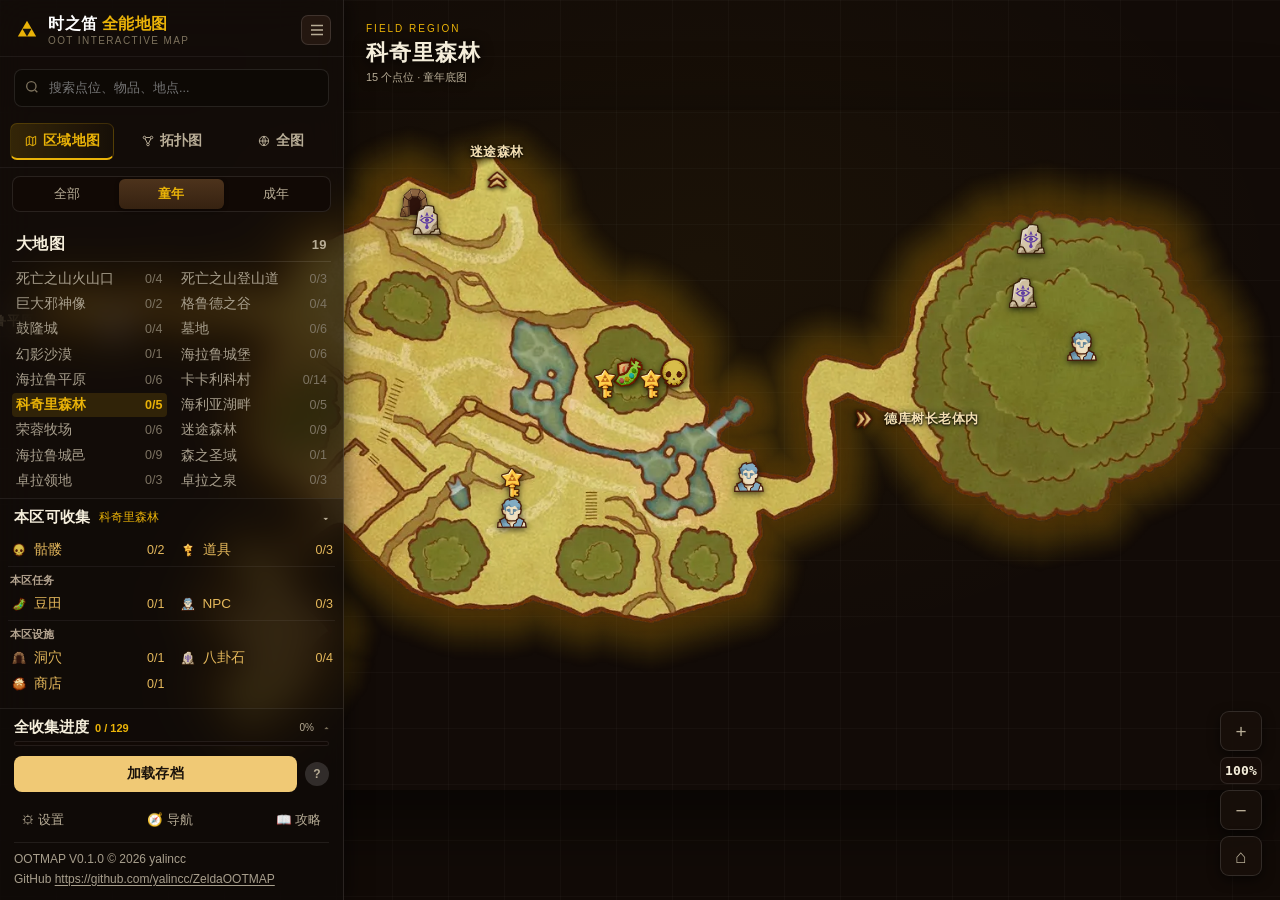
==== commit d291be99: "feat(guide): Phase 1 core pin guides (170), 230 PIN_MAP & bidirectional sync" ====
--- a/app/index.html
+++ b/app/index.html
@@ -5,7 +5,7 @@
 <meta name="viewport" content="width=device-width, initial-scale=1, viewport-fit=cover">
 <meta name="theme-color" content="#18110b">
 <title>塞尔达传说：时之笛 全能互动地图 · Zelda OoT Interactive Map</title>
-<link rel="stylesheet" href="css/style.css?v=20">
+<link rel="stylesheet" href="css/style.css?v=21">
 </head>
 <body>
 
@@ -134,7 +134,7 @@
       <div class="side-links">
         <button type="button" class="side-link-btn" id="settingsBtn">⚙ 设置</button>
         <button type="button" class="side-link-btn" id="navBtn">🧭 导航</button>
-        <a class="side-link-btn" href="../docs/oot100-guide.html" target="_blank" rel="noopener">📖 攻略</a>
+        <a class="side-link-btn" href="guide.html" target="_blank" rel="noopener">📖 攻略</a>
       </div>
       <div class="side-meta">
         <div class="side-meta-copy" id="verBadge">OOTMAP V0.1.0 © 2026 yalincc</div>
@@ -258,6 +258,7 @@
           <span class="req-val" id="cardNoteVal">—</span>
         </div>
         <div class="card-desc" id="cardDesc" hidden>—</div>
+        <div class="card-links-row" id="cardLinksRow" hidden></div>
         <div class="card-coord-row">
           <span class="coord-val" id="cardCoordVal">—</span>
           <button class="coord-copy" id="cardCopyCoord">复制坐标</button>
@@ -383,9 +384,9 @@
 <script src="data/regions.js?v=3"></script>
 <script src="data/projections.js?v=1"></script>
 <script src="data/world_data.js?v=2"></script>
-<script src="data/pins_data.js?v=2"></script>
-<script src="data/save_flags.js?v=1"></script>
-<script src="js/app.js?v=16"></script>
+<script src="data/pins_data.js?v=3"></script>
+<script src="data/save_flags.js?v=2"></script>
+<script src="js/app.js?v=17"></script>
 <script src="js/navi.js?v=8"></script>
 <script src="js/save_sync.js?v=1"></script>
 </body>
--- a/app/css/style.css
+++ b/app/css/style.css
@@ -1220,6 +1220,39 @@
 .req-val {
   color: #fff;
   font-weight: 500;
+}
+
+.card-links-row {
+  display: flex;
+  flex-wrap: wrap;
+  gap: 6px;
+  margin-bottom: 10px;
+}
+
+.card-link-chip {
+  display: inline-flex;
+  align-items: center;
+  gap: 4px;
+  padding: 4px 9px;
+  border-radius: 999px;
+  border: 1px solid rgba(234, 179, 8, 0.45);
+  background: rgba(234, 179, 8, 0.12);
+  color: #fde68a;
+  font-size: 11.5px;
+  font-weight: 600;
+  font-family: inherit;
+  cursor: pointer;
+  transition: background 0.15s, border-color 0.15s, transform 0.12s;
+}
+
+.card-link-chip:hover {
+  background: rgba(234, 179, 8, 0.25);
+  border-color: var(--gold);
+  color: #fff;
+}
+
+.card-link-chip:active {
+  transform: scale(0.97);
 }
 
 .card-desc {
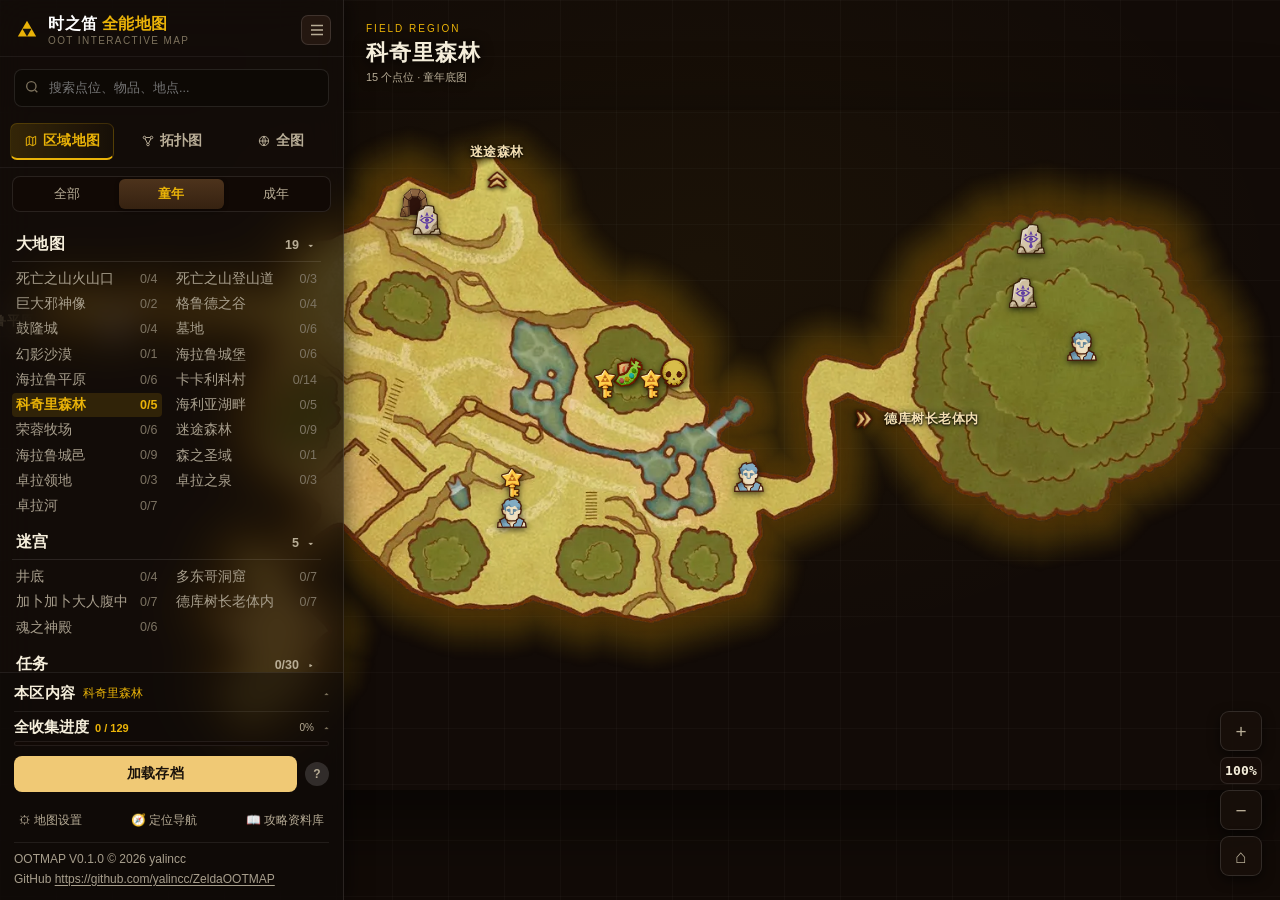
==== commit 21d5ea65: "feat(quests): 60 quests flow, sidebar drawers & Ganon inside schematic" ====
--- a/app/index.html
+++ b/app/index.html
@@ -5,7 +5,7 @@
 <meta name="viewport" content="width=device-width, initial-scale=1, viewport-fit=cover">
 <meta name="theme-color" content="#18110b">
 <title>塞尔达传说：时之笛 全能互动地图 · Zelda OoT Interactive Map</title>
-<link rel="stylesheet" href="css/style.css?v=21">
+<link rel="stylesheet" href="css/style.css?v=30">
 </head>
 <body>
 
@@ -78,46 +78,92 @@
       <button data-era="Adult" class="era-btn">成年</button>
     </div>
 
-    <!-- 区域列表（大地图 / 迷宫） -->
+    <!-- 区域列表（占据左侧全高度：大地图 / 迷宫 / 任务） -->
     <div class="region-panel" id="regionPanel">
       <div id="regionBody">
-        <div class="region-group-title">大地图 <span id="regionFieldCount">0</span></div>
+        <button type="button" class="region-group-toggle" id="fieldGroupToggle" aria-expanded="true">
+          <span class="region-group-title-txt">大地图</span>
+          <span class="region-group-meta" id="regionFieldCount">0</span>
+          <span class="region-group-caret" id="fieldGroupCaret">▾</span>
+        </button>
         <div class="region-list" id="regionFieldList"></div>
-        <div class="region-group-title">迷宫 <span id="regionDungeonCount">0</span></div>
+        <button type="button" class="region-group-toggle" id="dungeonGroupToggle" aria-expanded="true">
+          <span class="region-group-title-txt">迷宫</span>
+          <span class="region-group-meta" id="regionDungeonCount">0</span>
+          <span class="region-group-caret" id="dungeonGroupCaret">▾</span>
+        </button>
         <div class="region-list" id="regionDungeonList"></div>
+        <button type="button" class="region-group-toggle" id="questGroupToggle" aria-expanded="false">
+          <span class="region-group-title-txt">任务</span>
+          <span class="region-group-meta" id="questGroupCount">0/48</span>
+          <span class="region-group-caret" id="questGroupCaret">▸</span>
+        </button>
+        <div class="quest-panel" id="questPanel" hidden>
+          <button type="button" class="quest-sub-toggle" id="questMainToggle" aria-expanded="true">
+            <span class="quest-sub-txt" id="questMainLabel">主线</span>
+            <span class="quest-sub-meta" id="questMainCount">0</span>
+            <span class="quest-sub-caret" id="questMainCaret">▾</span>
+          </button>
+          <div class="quest-grid" id="questMainList"></div>
+          <button type="button" class="quest-sub-toggle" id="questSideToggle" aria-expanded="true">
+            <span class="quest-sub-txt" id="questSideLabel">支线</span>
+            <span class="quest-sub-meta" id="questSideCount">0</span>
+            <span class="quest-sub-caret" id="questSideCaret">▾</span>
+          </button>
+          <div class="quest-grid" id="questSideList"></div>
+        </div>
         <div class="region-note" id="regionEraNote"></div>
       </div>
     </div>
 
-    <!-- 当前地图图标面板（可收起/展开） -->
-    <div class="cat-section" id="catSection">
-      <button type="button" class="cat-panel-head" id="catPanelToggle" aria-expanded="true">
-        <span class="cat-section-title" id="catPanelTitle">本区图标</span>
-        <span class="cat-panel-sub" id="catPanelSub"></span>
-        <span class="cat-caret" id="catCaret">▾</span>
-      </button>
-      <div class="cat-list" id="catList"></div>
-    </div>
-
-    <!-- 地标快速跳转 -->
+    <!-- 地标快速跳转（仅拓扑图模式可见） -->
     <div class="jump-section" id="jumpSection">
       <div class="jump-header"><span>出入口节点直达</span></div>
       <div class="jump-chips" id="jumpChips"></div>
     </div>
 
-    <!-- 侧栏底部：总进度 + 探索度面板 -->
+    <!-- 侧栏底部：本区内容 & 全收集进度（互斥向上弹窗，无滚动条） + 存档 CTA -->
     <div class="side-foot">
-      <div class="explore-panel" id="explorePanel" hidden>
-        <div class="explore-head">
-          <div class="explore-tabs" id="exploreTabs">
-            <button type="button" class="explore-tab on" data-etab="region">按区域</button>
-            <button type="button" class="explore-tab" data-etab="cat">按分类</button>
-          </div>
-          <button type="button" class="explore-close" id="exploreClose" aria-label="收起探索度">×</button>
-        </div>
-        <div class="explore-grid" id="exploreGrid"></div>
-      </div>
-      <div class="progress-box" id="progressBox" title="点击展开探索度总览" role="button" tabindex="0">
+      <!-- 向上弹窗 1：本区内容（无高度限制、无滚动条） -->
+      <div class="foot-popup area-drawer" id="areaDrawer" hidden>
+        <div class="foot-popup-head">
+          <span class="foot-popup-title" id="areaDrawerTitle">本区内容</span>
+          <span class="foot-popup-sub" id="areaDrawerSub"></span>
+          <button type="button" class="foot-popup-close" id="areaDrawerClose" aria-label="收起本区内容">×</button>
+        </div>
+        <div class="foot-popup-body" id="catBody">
+          <div class="area-quest-wrap" id="areaQuestWrap" hidden>
+            <div class="cat-subhead cat-subhead-first">
+              <span id="areaQuestHeadTxt">任务</span>
+              <span class="cat-subhead-cnt" id="areaQuestCount">0</span>
+            </div>
+            <div class="area-quest-list" id="areaQuestList"></div>
+          </div>
+          <div class="cat-list" id="catList"></div>
+        </div>
+      </div>
+
+      <!-- 向上弹窗 2：全收集进度（取消按区域，复用与本区内容一致的双列排版，无高度限制、无滚动条） -->
+      <div class="foot-popup explore-panel" id="explorePanel" hidden>
+        <div class="foot-popup-head">
+          <span class="foot-popup-title" id="exploreTitle">全收集进度</span>
+          <span class="foot-popup-sub" id="exploreSub">按分类</span>
+          <button type="button" class="foot-popup-close" id="exploreClose" aria-label="收起全收集进度">×</button>
+        </div>
+        <div class="foot-popup-body">
+          <div class="cat-list" id="exploreGrid"></div>
+        </div>
+      </div>
+
+      <!-- 触发条 1：本区内容（位于全收集进度上方） -->
+      <button type="button" class="foot-trigger" id="catPanelToggle" aria-expanded="false">
+        <span class="foot-trigger-title" id="catPanelTitle">本区内容</span>
+        <span class="foot-trigger-sub" id="catPanelSub"></span>
+        <span class="foot-trigger-caret" id="catCaret">▴</span>
+      </button>
+
+      <!-- 触发条 2：全收集进度 -->
+      <div class="progress-box" id="progressBox" title="点击展开全收集分类进度" role="button" tabindex="0" aria-expanded="false">
         <div class="progress-info">
           <span class="prog-txt">全收集进度</span>
           <span class="prog-num" id="progNum">0 / 0</span>
@@ -132,9 +178,9 @@
         <button type="button" class="save-help-btn" id="saveHelpBtn" title="存档同步说明" aria-label="存档同步说明">?</button>
       </div>
       <div class="side-links">
-        <button type="button" class="side-link-btn" id="settingsBtn">⚙ 设置</button>
-        <button type="button" class="side-link-btn" id="navBtn">🧭 导航</button>
-        <a class="side-link-btn" href="guide.html" target="_blank" rel="noopener">📖 攻略</a>
+        <button type="button" class="side-link-btn" id="settingsBtn">⚙ 地图设置</button>
+        <button type="button" class="side-link-btn" id="navBtn">🧭 定位导航</button>
+        <a class="side-link-btn" href="guide.html">📖 攻略资料库</a>
       </div>
       <div class="side-meta">
         <div class="side-meta-copy" id="verBadge">OOTMAP V0.1.0 © 2026 yalincc</div>
@@ -162,7 +208,10 @@
         <div class="region-pins" id="regionPins"></div>
         <div class="region-head">
           <span class="region-kicker" id="regionKicker">FIELD REGION</span>
-          <h2 id="regionName">科吉里森林</h2>
+          <div class="region-title-row">
+            <h2 id="regionName">科吉里森林</h2>
+            <button type="button" class="region-guide-btn" id="regionGuideBtn" hidden>📖 迷宫攻略</button>
+          </div>
           <div class="region-sub" id="regionSub">—</div>
         </div>
         <div class="region-floor-bar" id="regionFloorBar" hidden></div>
@@ -221,115 +270,162 @@
       </div>
     </div>
 
-    <!-- 点位详情卡片 -->
+    <!-- 点位详情卡片（TOTKmap 对齐 · 槽位驱动） -->
     <div class="detail-card" id="detailCard" hidden>
-      <button class="card-close" id="cardClose" aria-label="关闭详情卡">×</button>
-      <div class="card-header">
-        <div class="card-icon-wrap" id="cardIconWrap"></div>
-        <div class="card-titles">
-          <div class="card-tags">
-            <span class="tag-cat" id="cardCatTag">心之碎片</span>
-            <span class="tag-era" id="cardEraTag">童年</span>
-            <span class="tag-time" id="cardTimeTag">白天</span>
-          </div>
-          <h2 class="card-title" id="cardTitle">—</h2>
-          <div class="card-area" id="cardArea">—</div>
-        </div>
-      </div>
-      <div class="card-body">
-        <div class="card-loc-row" id="cardLocRow" hidden>
-          <span class="info-label">位置</span>
-          <span class="info-val" id="cardLocVal">—</span>
-        </div>
-        <div class="card-block" id="cardHowBlock">
-          <div class="block-label">怎么拿</div>
-          <div class="block-text" id="cardHowVal">—</div>
-        </div>
-        <div class="card-req-row" id="cardReqRow" hidden>
-          <span class="req-label">前置要求:</span>
-          <span class="req-val" id="cardReqVal">—</span>
-        </div>
-        <div class="card-req-row" id="cardRewardRow" hidden>
-          <span class="req-label">奖励:</span>
-          <span class="req-val" id="cardRewardVal">—</span>
-        </div>
-        <div class="card-req-row" id="cardNoteRow" hidden>
-          <span class="req-label">备注:</span>
-          <span class="req-val" id="cardNoteVal">—</span>
-        </div>
-        <div class="card-desc" id="cardDesc" hidden>—</div>
-        <div class="card-links-row" id="cardLinksRow" hidden></div>
-        <div class="card-coord-row">
-          <span class="coord-val" id="cardCoordVal">—</span>
-          <button class="coord-copy" id="cardCopyCoord">复制坐标</button>
-        </div>
-      </div>
-      <div class="card-footer">
-        <label class="card-collect-btn">
-          <input type="checkbox" id="cardDoneChk">
-          <span class="collect-text">标记为已收集</span>
-        </label>
+      <div class="dc-head">
+        <span class="dc-cat-chip" id="cardCatTag">心之碎片</span>
+        <div class="dc-head-acts">
+          <span class="dc-pager" id="cardPager" hidden>
+            <button type="button" class="dc-icon-btn" id="cardPrevBtn" title="上一个 (←)" aria-label="上一个">‹</button>
+            <button type="button" class="dc-icon-btn" id="cardNextBtn" title="下一个 (→)" aria-label="下一个">›</button>
+          </span>
+          <button type="button" class="dc-icon-btn dc-close" id="cardClose" title="关闭" aria-label="关闭详情卡">×</button>
+        </div>
+      </div>
+      <div class="dc-title-row">
+        <span class="dc-seq-badge" id="cardSeqBadge" hidden>#1</span>
+        <h2 class="dc-title" id="cardTitle">—</h2>
+      </div>
+      <div class="dc-group-tabs" id="cardGroupTabs" hidden></div>
+      <div class="dc-slots" id="cardSlots">
+        <div class="dc-slot" id="slot-req" data-slot="req" hidden>
+          <span class="dc-slot-k" id="slotReqK">前置</span>
+          <div class="dc-slot-v" id="slotReqV"></div>
+        </div>
+        <div class="dc-slot" id="slot-next" data-slot="next" hidden>
+          <span class="dc-slot-k" id="slotNextK">后续</span>
+          <div class="dc-slot-v" id="slotNextV"></div>
+        </div>
+        <div class="dc-slot" id="slot-loc" data-slot="loc" hidden>
+          <span class="dc-slot-k" id="slotLocK">位置</span>
+          <div class="dc-slot-v" id="slotLocV"></div>
+        </div>
+        <div class="dc-slot" id="slot-reward" data-slot="reward" hidden>
+          <span class="dc-slot-k" id="slotRewardK">奖励</span>
+          <div class="dc-slot-v" id="slotRewardV"></div>
+        </div>
+        <div class="dc-slot" id="slot-tip" data-slot="tip" hidden>
+          <span class="dc-slot-k" id="slotTipK">提示</span>
+          <div class="dc-slot-v" id="slotTipV"></div>
+        </div>
+        <div class="dc-slot dc-slot-coord" id="slot-coord" data-slot="coord" hidden>
+          <span class="dc-slot-k" id="slotCoordK">坐标</span>
+          <div class="dc-slot-v dc-coord-wrap">
+            <span class="dc-coord-val" id="cardCoordVal">—</span>
+            <button type="button" class="dc-coord-copy" id="cardCopyCoord">复制</button>
+          </div>
+        </div>
+      </div>
+      <div class="dc-footer">
+        <button type="button" class="dc-done-btn" id="cardDoneBtn">标记已完成</button>
+      </div>
+    </div>
+
+    <!-- 任务详情卡片（复用 TOTKmap 对齐 · 7 行槽位骨架） -->
+    <div class="detail-card" id="questCard" hidden>
+      <div class="dc-head">
+        <span class="dc-cat-chip" id="questCatTag">主线任务</span>
+        <div class="dc-head-acts">
+          <span class="dc-pager" id="questPager" hidden>
+            <button type="button" class="dc-icon-btn" id="questPrevBtn" title="上一个 (←)" aria-label="上一个">‹</button>
+            <button type="button" class="dc-icon-btn" id="questNextBtn" title="下一个 (→)" aria-label="下一个">›</button>
+          </span>
+          <button type="button" class="dc-icon-btn dc-close" id="questClose" title="关闭" aria-label="关闭任务卡">×</button>
+        </div>
+      </div>
+      <div class="dc-title-row">
+        <span class="dc-seq-badge" id="questSeqBadge">#1</span>
+        <h2 class="dc-title" id="questTitle">—</h2>
+      </div>
+      <div class="dc-slots" id="questSlots">
+        <div class="dc-slot" id="qslot-req" hidden>
+          <span class="dc-slot-k">前置</span>
+          <div class="dc-slot-v" id="qslotReqV"></div>
+        </div>
+        <div class="dc-slot" id="qslot-next" hidden>
+          <span class="dc-slot-k">后续</span>
+          <div class="dc-slot-v" id="qslotNextV"></div>
+        </div>
+        <div class="dc-slot" id="qslot-reward" hidden>
+          <span class="dc-slot-k">奖励</span>
+          <div class="dc-slot-v" id="qslotRewardV"></div>
+        </div>
+        <div class="dc-slot" id="qslot-steps" hidden>
+          <span class="dc-slot-k">流程</span>
+          <div class="dc-slot-v" id="qslotStepsV"></div>
+        </div>
+        <div class="dc-slot" id="qslot-tip" hidden>
+          <span class="dc-slot-k">提示</span>
+          <div class="dc-slot-v" id="qslotTipV"></div>
+        </div>
+      </div>
+      <div class="dc-footer">
+        <button type="button" class="dc-done-btn" id="questDoneBtn">标记已完成</button>
       </div>
     </div>
 
     <div class="settings-panel" id="settingsPanel" hidden>
       <div class="settings-head">
-        <span>设置</span>
-        <button id="settingsClose" aria-label="关闭设置">×</button>
-      </div>
-      <label class="setting-row">
-        <span>隐藏已收集</span>
-        <input type="checkbox" id="hideDoneChk">
-      </label>
-      <label class="setting-row">
-        <span>缩放自动换层</span>
-        <input type="checkbox" id="autoLevelChk" checked>
-      </label>
-      <button class="setting-row" id="langBtn">
-        <span>语言</span><em>中 / EN</em>
-      </button>
-      <button class="setting-row" id="btnEditMode">
-        <span>点位校准</span><em>高级</em>
-      </button>
-      <button class="setting-row setting-danger" id="clearDoneBtn">
-        <span>清空收集记录</span><em>重置</em>
-      </button>
-      <div class="settings-subhead">
-        <span>三层缩放换层阈值 (%)</span>
-        <button type="button" class="th-reset" id="thReset">默认</button>
-      </div>
-      <div class="setting-row setting-th">
-        <span>区域 → 拓扑</span>
-        <input type="number" id="thRegionOut" min="15" max="80" step="1">
-      </div>
-      <div class="setting-row setting-th">
-        <span>拓扑 → 区域</span>
-        <input type="number" id="thTopoIn" min="120" max="400" step="5">
-      </div>
-      <div class="setting-row setting-th">
-        <span>拓扑 → 全图</span>
-        <input type="number" id="thTopoOut" min="10" max="40" step="1">
-      </div>
-      <div class="setting-row setting-th">
-        <span>全图 → 拓扑</span>
-        <input type="number" id="thWorldIn" min="120" max="400" step="5">
-      </div>
-      <div class="settings-version" id="verBadge">ZELDA OOT MAP</div>
-    </div>
-    <!-- 实时定位导航面板 -->
+        <span>地图设置</span>
+        <button id="settingsClose" aria-label="关闭地图设置">×</button>
+      </div>
+      <div class="panel-body">
+        <label class="setting-row">
+          <span>隐藏已收集</span>
+          <input type="checkbox" id="hideDoneChk">
+        </label>
+        <label class="setting-row">
+          <span>缩放自动换层</span>
+          <input type="checkbox" id="autoLevelChk" checked>
+        </label>
+        <button class="setting-row" id="langBtn">
+          <span>语言</span><em>中 / EN</em>
+        </button>
+        <button class="setting-row" id="btnEditMode">
+          <span>点位校准</span><em>高级</em>
+        </button>
+        <button class="setting-row setting-danger" id="clearDoneBtn">
+          <span>清空收集记录</span><em>重置</em>
+        </button>
+        <div class="settings-subhead">
+          <span>三层缩放换层阈值 (%)</span>
+          <button type="button" class="th-reset" id="thReset">默认</button>
+        </div>
+        <div class="setting-row setting-th">
+          <span>区域 → 拓扑</span>
+          <input type="number" id="thRegionOut" min="15" max="80" step="1">
+        </div>
+        <div class="setting-row setting-th">
+          <span>拓扑 → 区域</span>
+          <input type="number" id="thTopoIn" min="120" max="400" step="5">
+        </div>
+        <div class="setting-row setting-th">
+          <span>拓扑 → 全图</span>
+          <input type="number" id="thTopoOut" min="10" max="40" step="1">
+        </div>
+        <div class="setting-row setting-th">
+          <span>全图 → 拓扑</span>
+          <input type="number" id="thWorldIn" min="120" max="400" step="5">
+        </div>
+        <div class="settings-version" id="settingsVerBadge">ZELDA OOT MAP</div>
+      </div>
+    </div>
+    <!-- 定位导航面板 -->
     <div class="navi-panel" id="naviPanel" hidden>
       <div class="navi-head">
-        <span class="navi-title">🧭 实时定位</span>
-        <button type="button" class="navi-close" id="naviCloseBtn" aria-label="关闭">×</button>
-      </div>
-      <div class="navi-badge off" id="naviStatusBadge">未开启</div>
-      <div class="navi-coords" id="naviCoords">—</div>
-      <label class="navi-row"><span>开启定位</span><input type="checkbox" id="naviEnableChk"></label>
-      <label class="navi-row"><span>自动切区</span><input type="checkbox" id="naviAutoSwitchChk" checked></label>
-      <label class="navi-row"><span>视角跟随</span><input type="checkbox" id="naviFollowChk"></label>
-      <div class="navi-lan-box">
-        <input id="naviLanInput" readonly placeholder="启动 ootnavi-pc 后生成局域网链接">
-        <button type="button" id="naviCopyLanBtn">复制</button>
+        <span class="navi-title">定位导航</span>
+        <button type="button" class="navi-close" id="naviCloseBtn" aria-label="关闭定位导航">×</button>
+      </div>
+      <div class="panel-body">
+        <div class="navi-badge off" id="naviStatusBadge">未开启</div>
+        <div class="navi-coords" id="naviCoords">—</div>
+        <label class="navi-row"><span>开启定位</span><input type="checkbox" id="naviEnableChk"></label>
+        <label class="navi-row"><span>自动切区</span><input type="checkbox" id="naviAutoSwitchChk" checked></label>
+        <label class="navi-row"><span>视角跟随</span><input type="checkbox" id="naviFollowChk"></label>
+        <div class="navi-lan-box">
+          <input id="naviLanInput" readonly placeholder="启动 ootnavi-pc 后生成局域网链接">
+          <button type="button" id="naviCopyLanBtn">复制</button>
+        </div>
       </div>
     </div>
     <!-- 重叠点位选择气泡 -->
@@ -384,10 +480,12 @@
 <script src="data/regions.js?v=3"></script>
 <script src="data/projections.js?v=1"></script>
 <script src="data/world_data.js?v=2"></script>
-<script src="data/pins_data.js?v=3"></script>
+<script src="data/pins_data.js?v=6"></script>
 <script src="data/save_flags.js?v=2"></script>
-<script src="js/app.js?v=17"></script>
-<script src="js/navi.js?v=8"></script>
+<script src="data/quests_data.js?v=3"></script>
+<script src="js/app.js?v=26"></script>
+<script src="js/navi.js?v=9"></script>
 <script src="js/save_sync.js?v=1"></script>
+<script src="js/quests.js?v=5"></script>
 </body>
 </html>
--- a/app/css/style.css
+++ b/app/css/style.css
@@ -425,20 +425,22 @@
   flex: 0 0 auto;
 }
 
+.cat-body {
+  max-height: none;
+  overflow: visible;
+  padding: 2px 14px 12px;
+}
+
+.cat-body[hidden] {
+  display: none;
+}
+
 .cat-list {
-  max-height: 220px;
-  overflow-y: auto;
   display: grid;
   grid-template-columns: 1fr 1fr;
   gap: 2px 10px;
   align-content: start;
-  padding: 4px 14px 10px;
-  scrollbar-width: thin;
-  scrollbar-color: rgba(255, 255, 255, 0.15) transparent;
-}
-
-.cat-list[hidden] {
-  display: none;
+  padding: 0;
 }
 
 .cat-item {
@@ -446,7 +448,7 @@
   align-items: center;
   gap: 6px;
   width: 100%;
-  padding: 3px 2px;
+  padding: 3px 0;
   border: none;
   border-radius: 4px;
   background: transparent;
@@ -510,12 +512,24 @@
 }
 .cat-subhead {
   grid-column: 1 / -1;
+  display: flex;
+  align-items: baseline;
+  justify-content: space-between;
   font-size: 11px;
   font-weight: 600;
   color: #b4a490;
-  padding: 6px 2px 2px;
+  padding: 7px 0 3px;
   border-top: 1px solid rgba(255, 255, 255, 0.06);
   margin-top: 2px;
+}
+.cat-subhead-first {
+  border-top: none;
+  padding-top: 2px;
+  margin-top: 0;
+}
+.cat-subhead-cnt {
+  color: var(--gold);
+  font-variant-numeric: tabular-nums;
 }
 
 .jump-section {
@@ -1088,208 +1102,348 @@
   user-select: none;
 }
 
-/* ---------------- 详情卡片 ---------------- */
+/* ---------------- 详情卡片（TOTKmap 对齐 · 槽位驱动） ---------------- */
 .detail-card {
   position: absolute;
   right: 20px;
   top: 20px;
-  width: 360px;
-  max-width: calc(100% - 40px);
-  background: rgba(28, 17, 11, 0.94);
-  border: 1px solid rgba(234, 179, 8, 0.35);
+  width: 336px;
+  max-width: calc(100vw - 24px);
+  max-height: 76vh;
+  overflow-y: auto;
+  background: rgba(22, 16, 12, 0.96);
+  border: 1px solid rgba(234, 194, 126, 0.28);
   border-radius: 12px;
-  padding: 16px;
-  box-shadow: 0 10px 30px rgba(0, 0, 0, 0.85);
+  padding: 14px 16px 16px;
+  box-shadow: 0 10px 32px rgba(0, 0, 0, 0.78);
   z-index: 50;
+  color: #ece6dc;
+  font-size: 13px;
   animation: slideInCard 0.2s cubic-bezier(0.16, 1, 0.3, 1);
-  backdrop-filter: blur(10px);
-}
+  backdrop-filter: blur(12px);
+  scrollbar-width: thin;
+  scrollbar-color: rgba(255, 255, 255, 0.14) transparent;
+}
+
+.detail-card::-webkit-scrollbar { width: 3px; }
+.detail-card::-webkit-scrollbar-thumb { background: rgba(255, 255, 255, 0.14); border-radius: 3px; }
 
 @keyframes slideInCard {
   from { opacity: 0; transform: translateY(-8px) scale(0.98); }
   to { opacity: 1; transform: translateY(0) scale(1); }
 }
 
-.card-close {
-  position: absolute;
-  right: 12px;
-  top: 12px;
-  width: 28px;
-  height: 28px;
-  border-radius: 6px;
-  border: none;
-  background: rgba(255, 255, 255, 0.06);
-  color: var(--text-dim);
+.detail-card.dc-press, .detail-card.dc-press * {
+  user-select: none !important;
+  -webkit-user-select: none !important;
+}
+.detail-card.dc-dragging, .detail-card.dc-dragging * {
+  cursor: grabbing !important;
+}
+
+.dc-head {
+  display: flex;
+  align-items: center;
+  gap: 6px;
+  padding-bottom: 8px;
+  margin-bottom: 10px;
+  border-bottom: 1px solid rgba(255, 255, 255, 0.07);
+  cursor: grab;
+  touch-action: none;
+  user-select: none;
+}
+
+.dc-head::before {
+  content: "";
+  flex: 0 0 auto;
+  width: 11px;
+  height: 9px;
+  opacity: 0.4;
+  background-image: radial-gradient(currentColor 1px, transparent 1.1px);
+  background-size: 3.5px 3.5px;
+  color: rgba(255, 255, 255, 0.85);
+}
+
+.dc-head:active { cursor: grabbing; }
+
+.dc-cat-chip {
+  font-size: 11.5px;
+  font-weight: 600;
+  line-height: 1.4;
+  padding: 2px 8px;
+  border-radius: 4px;
+  white-space: nowrap;
+  background: rgba(234, 194, 126, 0.16);
+  color: #eac27e;
+}
+
+.dc-head-acts {
+  margin-left: auto;
+  display: flex;
+  align-items: center;
+  gap: 4px;
+}
+
+.dc-pager {
+  display: inline-flex;
+  align-items: center;
+  gap: 3px;
+}
+
+.dc-pager[hidden] { display: none; }
+
+.dc-icon-btn {
+  width: 24px;
+  height: 24px;
+  padding: 0;
+  border-radius: 5px;
+  border: 1px solid rgba(255, 255, 255, 0.12);
+  background: rgba(255, 255, 255, 0.05);
+  color: rgba(255, 255, 255, 0.72);
+  font-size: 14px;
+  line-height: 1;
+  display: inline-flex;
+  align-items: center;
+  justify-content: center;
+  cursor: pointer;
+  transition: background 0.12s, color 0.12s;
+}
+
+.dc-icon-btn:hover {
+  background: rgba(255, 255, 255, 0.14);
+  color: #fff;
+}
+
+.dc-icon-btn.dc-close {
+  border-color: transparent;
+  background: transparent;
   font-size: 18px;
-  cursor: pointer;
-  display: grid;
-  place-items: center;
-  transition: all 0.12s;
-}
-
-.card-close:hover {
-  background: rgba(255, 255, 255, 0.15);
+  color: rgba(255, 255, 255, 0.5);
+}
+
+.dc-icon-btn.dc-close:hover {
+  background: rgba(255, 255, 255, 0.12);
   color: #fff;
 }
 
-.card-header {
-  display: flex;
-  gap: 12px;
+.dc-title-row {
+  display: flex;
   align-items: flex-start;
-  margin-bottom: 12px;
-  padding-right: 24px;
-}
-
-.card-icon-wrap {
-  flex: 0 0 36px;
-  height: 36px;
-  display: grid;
-  place-items: center;
-}
-
-.card-titles {
-  display: flex;
-  flex-direction: column;
-  gap: 3px;
-  overflow: hidden;
-}
-
-.card-tags {
-  display: flex;
-  gap: 5px;
-  flex-wrap: wrap;
-  margin-bottom: 2px;
-}
-
-.tag-cat {
-  font-size: 10.5px;
+  gap: 8px;
+  margin-bottom: 10px;
+  cursor: grab;
+}
+
+.dc-seq-badge {
+  background: #c9a227;
+  color: #14181c;
   font-weight: 700;
+  font-size: 12px;
+  line-height: 1.3;
   padding: 2px 7px;
   border-radius: 4px;
-  background: rgba(234, 179, 8, 0.18);
-  color: var(--gold);
-}
-
-.tag-era, .tag-time {
+  flex: 0 0 auto;
+  margin-top: 2px;
+  font-variant-numeric: tabular-nums;
+}
+
+.dc-title {
+  margin: 0;
+  font-size: 16px;
+  font-weight: 600;
+  line-height: 1.4;
+  color: #f2f4f7;
+  flex: 1;
+  min-width: 0;
+  word-break: break-word;
+}
+
+.dc-group-tabs {
+  display: flex;
+  flex-wrap: wrap;
+  gap: 2px 12px;
+  margin: -2px 0 8px;
+  border-bottom: 1px solid rgba(255, 255, 255, 0.08);
+}
+.dc-group-tabs[hidden] { display: none; }
+
+.dc-group-tab {
+  position: relative;
+  flex: 0 0 auto;
+  background: none;
+  border: none;
+  border-bottom: 2px solid transparent;
+  padding: 4px 1px 6px;
+  margin-bottom: -1px;
+  font-family: inherit;
+  font-size: 12px;
+  color: rgba(255, 255, 255, 0.52);
+  white-space: nowrap;
+  cursor: pointer;
+  transition: color 0.12s, border-color 0.12s;
+}
+
+.dc-group-tab:hover { color: rgba(255, 255, 255, 0.88); }
+
+.dc-group-tab.active {
+  color: #eac27e;
+  border-bottom-color: #c9a227;
+  font-weight: 600;
+}
+
+.dc-group-tab.done {
+  opacity: 0.6;
+  text-decoration: line-through;
+}
+
+.dc-slots {
+  display: flex;
+  flex-direction: column;
+}
+
+.dc-slot {
+  display: grid;
+  grid-template-columns: 44px minmax(0, 1fr);
+  gap: 8px;
+  align-items: baseline;
+  padding: 7px 0;
+  border-top: 1px solid rgba(255, 255, 255, 0.06);
+  font-size: 13px;
+  line-height: 1.65;
+}
+
+.dc-slot[hidden] { display: none; }
+
+.dc-slot.is-first {
+  border-top: none;
+  padding-top: 2px;
+}
+
+.dc-slot-k {
+  font-size: 12.5px;
+  color: #a89878;
+  font-weight: 500;
+  user-select: none;
+  white-space: nowrap;
+}
+
+.dc-slot-v {
+  font-size: 13px;
+  color: #ece6dc;
+  min-width: 0;
+  overflow-wrap: anywhere;
+  word-break: break-word;
+}
+
+.dc-link {
+  display: inline;
+  padding: 0;
+  margin: 0;
+  border: none;
+  border-bottom: 1px solid rgba(234, 194, 126, 0.38);
+  background: none;
+  color: #eac27e;
+  font: inherit;
+  line-height: inherit;
+  cursor: pointer;
+  text-align: left;
+  transition: color 0.12s, border-color 0.12s;
+}
+
+.dc-link:hover {
+  color: #fde68a;
+  border-bottom-color: #fde68a;
+}
+
+.dc-link.is-done {
+  color: rgba(255, 255, 255, 0.42);
+  border-bottom-color: rgba(255, 255, 255, 0.16);
+  text-decoration: line-through;
+}
+
+.dc-sep {
+  color: rgba(255, 255, 255, 0.32);
+  padding: 0 4px;
+  user-select: none;
+}
+
+.dc-coord-wrap {
+  display: flex;
+  align-items: center;
+  gap: 8px;
+}
+
+.dc-coord-val {
+  flex: 1;
+  font-family: monospace;
+  font-size: 12px;
+  color: rgba(255, 255, 255, 0.65);
+}
+
+.dc-coord-copy {
+  padding: 2px 8px;
+  border-radius: 4px;
+  border: 1px solid rgba(234, 194, 126, 0.38);
+  background: rgba(234, 194, 126, 0.1);
+  color: #eac27e;
+  font-size: 11.5px;
+  cursor: pointer;
+}
+
+.dc-coord-copy:hover {
+  background: rgba(234, 194, 126, 0.22);
+}
+
+.dc-footer {
+  margin-top: 12px;
+  padding-top: 10px;
+  border-top: 1px solid rgba(255, 255, 255, 0.07);
+}
+
+.dc-done-btn {
+  width: 100%;
+  min-height: 40px;
+  border-radius: 8px;
+  border: 1px solid #c9a227;
+  background: linear-gradient(180deg, #e0b64e, #c9a227);
+  color: #14181c;
+  font-family: inherit;
+  font-size: 13.5px;
+  font-weight: 700;
+  cursor: pointer;
+  transition: filter 0.15s, background 0.15s, color 0.15s, border-color 0.15s;
+}
+
+.dc-done-btn:hover { filter: brightness(1.07); }
+
+.dc-done-btn.is-done {
+  background: rgba(63, 156, 82, 0.18);
+  border-color: rgba(63, 156, 82, 0.48);
+  color: #8fd79c;
+  font-weight: 600;
+}
+
+.dc-done-btn.is-done:hover {
+  filter: none;
+  background: rgba(63, 156, 82, 0.26);
+}
+
+.pin-group-badge {
+  position: absolute;
+  right: -5px;
+  top: -5px;
+  min-width: 15px;
+  height: 15px;
+  padding: 0 3px;
+  border-radius: 999px;
+  background: var(--gold);
+  color: #160d08;
   font-size: 10px;
-  padding: 2px 6px;
-  border-radius: 4px;
-  background: rgba(255, 255, 255, 0.08);
-  color: var(--text-dim);
-}
-
-.card-title {
-  margin: 0;
-  font-size: 15px;
-  font-weight: 700;
-  color: #fff;
-  line-height: 1.3;
-}
-
-.card-area {
-  font-size: 11.5px;
-  color: var(--text-mute);
-}
-
-.card-body {
-  margin: 12px 0 16px;
-  border-top: 1px solid rgba(255, 255, 255, 0.06);
-  padding-top: 12px;
-  font-size: 13px;
-  line-height: 1.6;
-  color: var(--text-main);
-}
-
-.card-req-row {
-  display: flex;
-  align-items: baseline;
-  gap: 6px;
-  background: rgba(234, 179, 8, 0.1);
-  border-left: 3px solid var(--gold);
-  padding: 6px 8px;
-  border-radius: 0 6px 6px 0;
-  margin-bottom: 10px;
-  font-size: 12px;
-}
-
-.req-label {
-  color: var(--gold);
-  font-weight: 600;
-}
-
-.req-val {
-  color: #fff;
-  font-weight: 500;
-}
-
-.card-links-row {
-  display: flex;
-  flex-wrap: wrap;
-  gap: 6px;
-  margin-bottom: 10px;
-}
-
-.card-link-chip {
-  display: inline-flex;
-  align-items: center;
-  gap: 4px;
-  padding: 4px 9px;
-  border-radius: 999px;
-  border: 1px solid rgba(234, 179, 8, 0.45);
-  background: rgba(234, 179, 8, 0.12);
-  color: #fde68a;
-  font-size: 11.5px;
-  font-weight: 600;
-  font-family: inherit;
-  cursor: pointer;
-  transition: background 0.15s, border-color 0.15s, transform 0.12s;
-}
-
-.card-link-chip:hover {
-  background: rgba(234, 179, 8, 0.25);
-  border-color: var(--gold);
-  color: #fff;
-}
-
-.card-link-chip:active {
-  transform: scale(0.97);
-}
-
-.card-desc {
-  color: var(--text-dim);
-  font-size: 12.5px;
-  white-space: pre-line;
-}
-
-.card-footer {
-  border-top: 1px solid rgba(255, 255, 255, 0.06);
-  padding-top: 12px;
-}
-
-.card-collect-btn {
-  display: flex;
-  align-items: center;
-  gap: 8px;
-  cursor: pointer;
-  font-size: 13px;
-  font-weight: 600;
-  color: var(--gold);
-  padding: 6px 10px;
-  border-radius: 6px;
-  background: rgba(234, 179, 8, 0.1);
-  border: 1px solid rgba(234, 179, 8, 0.2);
-  transition: all 0.15s;
-}
-
-.card-collect-btn:hover {
-  background: rgba(234, 179, 8, 0.2);
-}
-
-.card-collect-btn input {
-  accent-color: var(--gold);
-  cursor: pointer;
-  width: 16px;
-  height: 16px;
+  font-weight: 800;
+  line-height: 15px;
+  text-align: center;
+  box-shadow: 0 1px 4px rgba(0, 0, 0, 0.75);
+  pointer-events: none;
 }
 
 /* -------------------------------------------------------------
@@ -1427,8 +1581,8 @@
     top: auto;
     bottom: 8px;
     width: auto;
-    max-width: none;
-    max-height: 46vh;
+    max-width: calc(100vw - 16px);
+    max-height: 56vh;
     overflow-y: auto;
     padding: 14px;
   }
@@ -1474,10 +1628,12 @@
   .topbar-right { flex: 0 0 auto; }
 }
 
-/* 详情卡窄屏收口：防止长坐标/英文实例名把卡片撑出屏幕 */
+/* 详情卡窄屏收口：防止长文本撑出屏幕，移动端禁止拖动卡片 */
 @media (max-width: 900px) {
-  .detail-card { max-width: calc(100vw - 16px); }
-  .card-desc, .card-req-row { overflow-wrap: anywhere; word-break: break-word; }
+  .detail-card { max-width: calc(100vw - 16px); max-height: 56vh; }
+  .dc-slot-v { overflow-wrap: anywhere; word-break: break-word; }
+  .dc-head, .dc-title-row { cursor: default; }
+  .dc-head::before { display: none; }
 }
 
 /* 双模式补充：区域模式下详情卡必须让出楼层条与缩放控件 */
@@ -1587,6 +1743,7 @@
   grid-template-columns: 1fr 1fr;
   max-height: 265px;
 }
+.region-list[hidden] { display: none; }
 .region-list::-webkit-scrollbar { width: 5px; }
 .region-list::-webkit-scrollbar-thumb { background: #3a2616; border-radius: 99px; }
 .region-item {
@@ -1697,12 +1854,49 @@
   letter-spacing: 2px;
   color: var(--gold);
 }
+.region-title-row {
+  display: flex;
+  align-items: center;
+  gap: 10px;
+  flex-wrap: wrap;
+}
 .region-head h2 {
   margin: 2px 0 2px;
   font-size: 22px;
   letter-spacing: 1px;
   text-shadow: 0 2px 14px #000;
 }
+.region-guide-btn {
+  pointer-events: auto;
+  display: inline-flex;
+  align-items: center;
+  gap: 4px;
+  height: 26px;
+  padding: 0 10px;
+  border-radius: 999px;
+  border: 1px solid rgba(234, 179, 8, 0.55);
+  background: rgba(24, 16, 10, 0.88);
+  color: #f3d078;
+  font-family: inherit;
+  font-size: 12px;
+  font-weight: 600;
+  line-height: 1;
+  cursor: pointer;
+  box-shadow: 0 2px 10px rgba(0, 0, 0, 0.65);
+  backdrop-filter: blur(6px);
+  transition: background 0.14s, color 0.14s, border-color 0.14s;
+}
+.region-guide-btn:hover {
+  background: rgba(234, 179, 8, 0.22);
+  border-color: #facc15;
+  color: #fff6d6;
+}
+.region-guide-btn.on {
+  background: linear-gradient(180deg, #e5bf5e, #c9a227);
+  border-color: #facc15;
+  color: #14181c;
+}
+.region-guide-btn[hidden] { display: none; }
 .region-sub {
   font-size: 11px;
   color: var(--text-dim);
@@ -1772,8 +1966,9 @@
   .view-seg { display: none; }
   .sidebar .region-panel { padding-top: 2px; }
   .region-list { max-height: 150px; }
-  .region-head { left: 14px; top: 12px; }
+  .region-head { left: 14px; right: 14px; top: 12px; }
   .region-head h2 { font-size: 17px; }
+  .region-guide-btn { height: 24px; padding: 0 8px; font-size: 11px; }
   .region-floor-bar { top: 78px; left: 14px; right: 14px; transform: none; max-width: none; }
 }
 
@@ -1939,15 +2134,19 @@
 }
 .side-era .era-btn { flex: 1 1 0; padding: 6px 0; }
 
-/* 区域列表占满上方可用空间，完整展示大地图与迷宫 */
+/* 区域列表占满上方全部剩余空间，恒定预留滚动条槽避免展开「任务」时文字左右抖动 */
 .region-panel {
   flex: 1 1 auto;
   min-height: 0;
-  overflow-y: auto;
+  overflow-y: scroll;
+  scrollbar-gutter: stable;
   border-bottom: none;
   scrollbar-width: thin;
   scrollbar-color: rgba(255, 255, 255, .15) transparent;
 }
+.region-panel::-webkit-scrollbar { width: 5px; }
+.region-panel::-webkit-scrollbar-track { background: transparent; }
+.region-panel::-webkit-scrollbar-thumb { background: rgba(255, 255, 255, .15); border-radius: 99px; }
 .region-list { max-height: none; }
 #regionDungeonList { max-height: none; }
 
@@ -2170,24 +2369,25 @@
   display: flex;
   align-items: center;
   justify-content: space-between;
-  gap: 6px;
+  gap: 2px;
   margin-top: 8px;
-  padding: 6px 2px 8px;
+  padding: 6px 0 8px;
   border-bottom: 1px solid rgba(255, 255, 255, .08);
 }
 .side-link-btn {
   display: inline-flex;
   align-items: center;
   justify-content: center;
-  gap: 4px;
+  gap: 3px;
   height: 28px;
-  padding: 0 6px;
+  padding: 0 5px;
   border-radius: 5px;
   border: none;
   background: transparent;
   color: var(--text-dim);
-  font-size: 12.5px;
+  font-size: 12px;
   font-weight: 500;
+  white-space: nowrap;
   text-decoration: none;
   cursor: pointer;
   transition: color .12s, background .12s;
@@ -2219,62 +2419,96 @@
   color: var(--gold);
 }
 
-.settings-panel {
-  position: absolute;
-  left: 14px;
+.settings-panel,
+.navi-panel {
+  position: absolute;
+  left: 16px;
   bottom: 14px;
+  right: auto;
+  top: auto;
   z-index: 90;
-  width: 248px;
+  width: 280px;
   border: 1px solid rgba(234, 179, 8, .35);
   border-radius: 10px;
-  background: rgba(20, 12, 8, .97);
-  box-shadow: 0 10px 30px rgba(0, 0, 0, .8);
-  backdrop-filter: blur(10px);
-  padding: 8px;
-}
-.settings-head {
+  background: rgba(22, 13, 8, .97);
+  box-shadow: 0 -10px 30px rgba(0, 0, 0, .72);
+  backdrop-filter: blur(12px);
+  -webkit-backdrop-filter: blur(12px);
+  color: var(--text-main);
+  padding: 0;
+  overflow: hidden;
+}
+.settings-panel[hidden],
+.navi-panel[hidden] { display: none; }
+.settings-head,
+.navi-head {
   display: flex;
   align-items: center;
   justify-content: space-between;
-  padding: 2px 4px 8px;
-  font-size: 12px;
+  padding: 9px 14px 8px;
+  margin: 0;
+  border-bottom: 1px solid rgba(255, 255, 255, .08);
+  background: rgba(255, 255, 255, .02);
+  font-size: 14px;
   font-weight: 700;
-  color: var(--gold);
-  letter-spacing: 1px;
-}
-.settings-head button {
+  color: var(--text-main);
+  letter-spacing: 0.3px;
+}
+.navi-title {
+  font-size: 14px;
+  font-weight: 700;
+  color: var(--text-main);
+  letter-spacing: 0.3px;
+}
+.settings-head button,
+.navi-close {
   width: 24px;
   height: 24px;
   border: none;
+  border-radius: 5px;
   background: transparent;
-  color: var(--text-dim);
-  font-size: 16px;
-  cursor: pointer;
-}
-.setting-row {
+  color: var(--text-mute);
+  font-size: 15px;
+  line-height: 1;
+  cursor: pointer;
+  padding: 0;
+}
+.settings-head button:hover,
+.navi-close:hover { color: var(--text-main); background: rgba(255, 255, 255, .07); }
+.panel-body {
+  padding: 8px 14px 12px;
+}
+.setting-row,
+.navi-row {
   width: 100%;
   display: flex;
   align-items: center;
   justify-content: space-between;
   gap: 10px;
-  padding: 8px 8px;
+  padding: 6px 6px;
   border: none;
-  border-radius: 6px;
+  border-radius: 5px;
   background: transparent;
-  color: var(--text-dim);
-  font-size: 12px;
+  color: #cfc6b5;
+  font-family: inherit;
+  font-size: 13px;
+  font-weight: 500;
+  line-height: 1.4;
   text-align: left;
   cursor: pointer;
-}
-.setting-row:hover { background: #2a1a11; color: #fff; }
-.setting-row em { font-style: normal; font-size: 10px; color: var(--text-mute); }
-.setting-row input { accent-color: var(--gold); cursor: pointer; }
+  transition: background .12s, color .12s;
+}
+.setting-row:hover,
+.navi-row:hover { background: rgba(255, 255, 255, .06); color: var(--text-main); }
+.setting-row em { font-style: normal; font-size: 12px; color: var(--text-dim); }
+.setting-row input,
+.navi-row input { accent-color: var(--gold); cursor: pointer; }
 .settings-version {
-  margin: 6px 4px 2px;
-  padding-top: 8px;
-  border-top: 1px solid rgba(255, 255, 255, .07);
-  font-size: 9px;
-  letter-spacing: 1.2px;
+  margin: 6px 0 0;
+  padding: 8px 6px 2px;
+  border-top: 1px solid rgba(255, 255, 255, .08);
+  font-size: 11.5px;
+  letter-spacing: 0.4px;
   color: var(--text-mute);
 }
 
@@ -2341,11 +2575,13 @@
   .region-head { left: calc(var(--sidebar-w) + 22px); }
   .world-caption { left: calc(var(--sidebar-w) + 22px); }
   .settings-btn { left: calc(var(--sidebar-w) + 16px); }
-  .settings-panel { left: calc(var(--sidebar-w) + 16px); }
+  .settings-panel,
+  .navi-panel { left: calc(var(--sidebar-w) + 16px); bottom: 14px; right: auto; top: auto; }
   body.side-collapsed .region-head { left: 70px; }
   body.side-collapsed .world-caption { left: 70px; }
   body.side-collapsed .settings-btn { left: 16px; }
-  body.side-collapsed .settings-panel { left: 16px; }
+  body.side-collapsed .settings-panel,
+  body.side-collapsed .navi-panel { left: 16px; }
 }
 
 @media (max-width: 900px) {
@@ -2359,7 +2595,8 @@
   .side-foot { padding: 8px 12px 10px; }
   .region-panel { flex: 1 1 auto; min-height: 0; max-height: none; }
   .settings-btn { left: 12px; bottom: 12px; width: 40px; height: 40px; }
-  .settings-panel { left: 12px; bottom: 58px; width: min(76vw, 260px); }
+  .settings-panel,
+  .navi-panel { left: 12px; right: 12px; top: auto; bottom: 58px; width: auto; }
   .side-open { left: 12px; top: 12px; }
   body.side-collapsed .region-head { left: 60px; top: 14px; }
   body.side-collapsed .world-caption { left: 60px; bottom: 16px; }
@@ -2380,7 +2617,7 @@
 /* ==========================================================================
    分类树 V1：大分类 + 双列小分类（TOTKmap 式组按钮）
    ========================================================================== */
-.cat-list { padding: 2px 8px 12px; }
+.cat-list { padding: 0; }
 
 .cat-group { margin-bottom: 2px; }
 
@@ -2642,114 +2879,94 @@
 }
 .save-clear-btn:hover { background: rgba(239, 68, 68, 0.28); }
 
-/* 详情卡：位置 / 怎么拿 / 奖励 / 备注 / 坐标 */
-.card-loc-row {
-  display: flex;
-  gap: 8px;
-  font-size: 11.5px;
-  color: var(--text-dim);
-  margin-bottom: 8px;
-}
-.info-label { color: var(--text-mute); flex: 0 0 auto; }
-.info-val { color: var(--text-main); overflow-wrap: anywhere; }
-
-.card-block {
-  background: rgba(255, 255, 255, .035);
-  border-left: 2px solid rgba(234, 179, 8, .55);
-  border-radius: 6px;
-  padding: 7px 9px;
-  margin-bottom: 8px;
-}
-.block-label {
-  font-size: 10px;
-  color: var(--gold);
-  font-weight: 700;
-  letter-spacing: .5px;
-  margin-bottom: 3px;
-}
-.block-text {
-  font-size: 12px;
-  line-height: 1.55;
-  color: var(--text-main);
-  overflow-wrap: anywhere;
-}
-
-.card-coord-row {
-  display: flex;
-  align-items: center;
-  gap: 8px;
-  margin-top: 8px;
-  padding-top: 8px;
-  border-top: 1px dashed rgba(255, 255, 255, .08);
-}
-.coord-val { flex: 1; font-family: monospace; font-size: 10.5px; color: var(--text-mute); }
-.coord-copy {
-  font-size: 10px;
-  padding: 3px 8px;
-  border-radius: 5px;
-  border: 1px solid rgba(234, 179, 8, .3);
-  background: rgba(234, 179, 8, .1);
-  color: var(--gold);
-  cursor: pointer;
-}
-.coord-copy:hover { background: rgba(234, 179, 8, .2); }
-
 @media (max-width: 600px) {
   .cat-name { font-size: 10px; }
   .cat-icon-slot { width: 18px; height: 18px; flex: 0 0 18px; }
-  .card-block { padding: 6px 8px; }
-  .block-text { font-size: 11.5px; }
 }
 
 /* ==========================================================================
-   探索度双列面板（侧栏底部展开）
+   底部互斥向上弹窗（本区内容 & 全收集进度统一 UI，无滚动条与限高）
    ========================================================================== */
 .side-foot { position: relative; }
 .progress-box { cursor: pointer; }
 .prog-caret { font-size: 10px; color: var(--text-mute); margin-left: 4px; }
 
-.explore-panel {
+.foot-trigger {
+  display: flex;
+  align-items: center;
+  gap: 8px;
+  width: 100%;
+  padding: 2px 0 8px;
+  margin-bottom: 6px;
+  border: none;
+  border-bottom: 1px solid rgba(255, 255, 255, 0.08);
+  background: transparent;
+  text-align: left;
+  font-family: inherit;
+  cursor: pointer;
+}
+.foot-trigger:hover .foot-trigger-title { color: var(--gold); }
+.foot-trigger-title {
+  font-size: 15px;
+  font-weight: 700;
+  color: var(--text-main);
+  letter-spacing: 0.3px;
+}
+.foot-trigger-sub {
+  font-size: 11.5px;
+  color: var(--gold);
+  white-space: nowrap;
+  overflow: hidden;
+  text-overflow: ellipsis;
+}
+.foot-trigger-caret {
+  margin-left: auto;
+  font-size: 10px;
+  color: var(--text-mute);
+  flex: 0 0 auto;
+}
+
+.foot-popup {
   position: absolute;
   left: 8px;
   right: 8px;
   bottom: calc(100% + 6px);
-  max-height: 320px;
+  max-height: none;
+  overflow: visible;
   display: flex;
   flex-direction: column;
   background: rgba(22, 13, 8, .97);
   border: 1px solid rgba(234, 179, 8, .35);
   border-radius: 10px;
-  box-shadow: 0 -8px 28px rgba(0, 0, 0, .65);
-  z-index: 40;
+  box-shadow: 0 -10px 30px rgba(0, 0, 0, .72);
+  backdrop-filter: blur(12px);
+  z-index: 45;
+}
+.foot-popup[hidden] { display: none; }
+
+.foot-popup-head {
+  display: flex;
+  align-items: baseline;
+  gap: 8px;
+  padding: 8px 12px 7px;
+  border-bottom: 1px solid rgba(255, 255, 255, .08);
+  background: rgba(255, 255, 255, .02);
+  border-radius: 10px 10px 0 0;
+}
+.foot-popup-title {
+  font-size: 14px;
+  font-weight: 700;
+  color: var(--text-main);
+}
+.foot-popup-sub {
+  font-size: 11.5px;
+  color: var(--gold);
+  white-space: nowrap;
   overflow: hidden;
-}
-.explore-panel[hidden] { display: none; }
-
-.explore-head {
-  display: flex;
-  align-items: center;
-  justify-content: space-between;
-  padding: 6px 8px;
-  border-bottom: 1px solid rgba(255, 255, 255, .07);
-  background: rgba(255, 255, 255, .02);
-}
-.explore-tabs { display: flex; gap: 4px; }
-.explore-tab {
-  font-size: 11px;
-  padding: 3px 9px;
-  border-radius: 5px;
-  border: 1px solid transparent;
-  background: transparent;
-  color: var(--text-dim);
-  cursor: pointer;
-}
-.explore-tab.on {
-  background: rgba(234, 179, 8, .15);
-  border-color: rgba(234, 179, 8, .35);
-  color: var(--gold);
-  font-weight: 600;
-}
-.explore-close {
+  text-overflow: ellipsis;
+}
+.foot-popup-close {
+  margin-left: auto;
   width: 24px;
   height: 24px;
   border: none;
@@ -2758,84 +2975,31 @@
   color: var(--text-mute);
   font-size: 15px;
   cursor: pointer;
-}
-.explore-close:hover { color: var(--text-main); background: rgba(255, 255, 255, .07); }
-
-.explore-grid {
-  display: grid;
-  grid-template-columns: repeat(2, minmax(0, 1fr));
-  gap: 5px;
-  padding: 8px;
-  overflow-y: auto;
-}
-.explore-card {
-  display: flex;
-  flex-direction: column;
-  gap: 4px;
-  padding: 6px 7px;
-  border-radius: 6px;
-  border: 1px solid rgba(255, 255, 255, .07);
-  background: rgba(255, 255, 255, .03);
-  color: var(--text-main);
-  text-align: left;
-  cursor: pointer;
-  transition: border-color .15s, background .15s;
-}
-.explore-card:hover {
-  border-color: rgba(234, 179, 8, .35);
-  background: rgba(234, 179, 8, .08);
-}
-.explore-card.full {
-  border-color: rgba(234, 179, 8, .45);
-  background: rgba(234, 179, 8, .1);
-}
-.explore-card.full .ec-num { color: var(--gold); }
-.ec-top {
-  display: flex;
-  align-items: center;
-  gap: 4px;
+  flex: 0 0 auto;
+}
+.foot-popup-close:hover { color: var(--text-main); background: rgba(255, 255, 255, .07); }
+
+.foot-popup-body {
+  padding: 6px 12px 10px;
+  max-height: none;
+  overflow: visible;
+}
+
+.settings-subhead {
+  display: flex;
+  align-items: center;
+  justify-content: space-between;
+  margin-top: 6px;
+  padding: 8px 6px 4px;
+  border-top: 1px solid rgba(255, 255, 255, .08);
+  font-size: 12px;
+  font-weight: 700;
+  color: var(--gold);
+  letter-spacing: 0.3px;
+}
+.th-reset {
   font-size: 11px;
-  min-width: 0;
-}
-.ec-dot { width: 6px; height: 6px; border-radius: 50%; flex: 0 0 6px; }
-.ec-name {
-  flex: 1;
-  overflow: hidden;
-  text-overflow: ellipsis;
-  white-space: nowrap;
-}
-.ec-num {
-  font-family: monospace;
-  font-size: 10px;
-  color: var(--text-dim);
-  flex: 0 0 auto;
-}
-.ec-bar {
-  height: 3px;
-  border-radius: 2px;
-  background: rgba(255, 255, 255, .08);
-  overflow: hidden;
-}
-.ec-bar > i {
-  display: block;
-  height: 100%;
-  background: var(--gold);
-  border-radius: 2px;
-}
-
-.settings-subhead {
-  display: flex;
-  align-items: center;
-  justify-content: space-between;
-  margin-top: 8px;
-  padding: 6px 4px 4px;
-  border-top: 1px solid rgba(255, 255, 255, .08);
-  font-size: 11px;
-  color: var(--text-dim);
-}
-.th-reset {
-  font-size: 10px;
-  padding: 2px 7px;
+  padding: 2px 8px;
   border-radius: 4px;
   border: 1px solid rgba(234, 179, 8, .35);
   background: rgba(234, 179, 8, .12);
@@ -2844,14 +3008,16 @@
 }
 .setting-th { cursor: default; }
 .setting-th input[type="number"] {
-  width: 62px;
-  padding: 2px 6px;
+  width: 64px;
+  height: 26px;
+  padding: 2px 7px;
   border-radius: 5px;
   border: 1px solid rgba(255, 255, 255, .16);
   background: rgba(0, 0, 0, .35);
   color: var(--text-main);
-  font-family: monospace;
-  font-size: 12px;
+  font-family: inherit;
+  font-variant-numeric: tabular-nums;
+  font-size: 12.5px;
   text-align: right;
 }
 
@@ -3043,58 +3209,24 @@
   border-color: var(--gold);
   color: var(--gold);
 }
-.navi-panel {
-  position: fixed;
-  right: 16px;
-  top: 16px;
-  width: 288px;
-  background: rgba(18, 13, 10, .86);
-  backdrop-filter: blur(18px) saturate(130%);
-  -webkit-backdrop-filter: blur(18px) saturate(130%);
-  border: 1px solid rgba(212, 175, 55, .32);
-  border-radius: 12px;
-  padding: 12px 14px;
-  color: var(--text-main);
-  z-index: 60;
-  box-shadow: 0 10px 30px rgba(0, 0, 0, .55);
-  font-size: 12.5px;
-}
-.navi-panel[hidden] { display: none; }
-.navi-head {
-  display: flex;
-  align-items: center;
-  justify-content: space-between;
-  margin-bottom: 8px;
-}
-.navi-title { font-weight: 700; color: var(--gold); font-size: 13.5px; }
-.navi-close {
-  background: none; border: none; color: var(--text-sub);
-  font-size: 16px; cursor: pointer; padding: 2px 6px;
-}
 .navi-badge {
   display: inline-block;
   padding: 3px 9px;
   border-radius: 999px;
-  font-size: 11.5px;
-  margin-bottom: 8px;
+  font-size: 12px;
+  line-height: 1.4;
+  margin-bottom: 6px;
   background: rgba(255, 255, 255, .07);
 }
 .navi-badge.ok { color: #7ce38b; background: rgba(124, 227, 139, .14); }
 .navi-badge.warn { color: #f0c36d; background: rgba(240, 195, 109, .14); }
-.navi-badge.off { color: var(--text-sub); }
+.navi-badge.off { color: var(--text-dim); }
 .navi-coords {
-  font-family: ui-monospace, SFMono-Regular, Menlo, Consolas, monospace;
-  font-size: 11.5px;
-  color: var(--text-sub);
-  margin-bottom: 10px;
+  font-size: 12px;
+  line-height: 1.45;
+  color: var(--text-dim);
+  margin: 0 6px 8px;
   font-variant-numeric: tabular-nums;
-}
-.navi-row {
-  display: flex;
-  align-items: center;
-  justify-content: space-between;
-  padding: 5px 0;
-  cursor: pointer;
 }
 .navi-lan-box {
   display: flex;
@@ -3106,20 +3238,24 @@
 .navi-lan-box input {
   flex: 1;
   min-width: 0;
+  height: 28px;
   background: rgba(0, 0, 0, .35);
   border: 1px solid rgba(255, 255, 255, .14);
-  border-radius: 6px;
+  border-radius: 5px;
   color: var(--text-main);
-  padding: 4px 7px;
-  font-size: 11px;
+  padding: 3px 8px;
+  font-family: inherit;
+  font-size: 12px;
 }
 .navi-lan-box button {
+  height: 28px;
   background: rgba(212, 175, 55, .2);
   border: 1px solid rgba(212, 175, 55, .45);
   color: var(--gold);
-  border-radius: 6px;
-  padding: 4px 9px;
-  font-size: 11px;
+  border-radius: 5px;
+  padding: 0 10px;
+  font-family: inherit;
+  font-size: 12px;
   cursor: pointer;
 }
 @media (max-width: 900px) {
@@ -3132,11 +3268,322 @@
     width: 46px;
     height: 46px;
   }
-  .navi-panel {
-    right: 10px;
-    left: 10px;
-    top: auto;
-    bottom: 68px;
-    width: auto;
-  }
-}
+}
+
+/* ---------------- 任务板块（侧栏大类 / 本区任务 / 步骤流程） ---------------- */
+.region-group-toggle {
+  display: flex;
+  align-items: baseline;
+  gap: 6px;
+  width: 100%;
+  background: none;
+  border: none;
+  border-bottom: 1px solid rgba(255, 255, 255, 0.1);
+  padding: 10px 4px 6px;
+  margin-bottom: 5px;
+  color: var(--text-main);
+  font-family: inherit;
+  cursor: pointer;
+  text-align: left;
+}
+
+.region-group-toggle:hover .region-group-title-txt { color: var(--gold); }
+
+.region-group-title-txt {
+  font-size: 16px;
+  font-weight: 700;
+  letter-spacing: 0.4px;
+}
+
+.region-group-meta {
+  margin-left: auto;
+  font-size: 12.5px;
+  font-weight: 600;
+  color: var(--text-dim);
+  font-variant-numeric: tabular-nums;
+}
+
+.region-group-caret {
+  font-size: 11px;
+  color: var(--text-dim);
+  width: 12px;
+  text-align: center;
+}
+
+.quest-panel { padding: 2px 0 6px; }
+.quest-panel[hidden] { display: none; }
+
+.quest-sub-toggle {
+  display: flex;
+  align-items: baseline;
+  gap: 6px;
+  width: 100%;
+  background: none;
+  border: none;
+  border-bottom: 1px solid rgba(234, 179, 8, 0.22);
+  padding: 8px 4px 4px;
+  margin: 2px 0 4px;
+  font-family: inherit;
+  cursor: pointer;
+  text-align: left;
+}
+
+.quest-sub-toggle:hover .quest-sub-txt { color: #fde68a; }
+
+.quest-sub-txt {
+  font-size: 14px;
+  font-weight: 700;
+  color: var(--gold);
+  letter-spacing: 0.3px;
+}
+
+.quest-sub-meta {
+  margin-left: auto;
+  font-size: 12px;
+  font-weight: 600;
+  color: var(--text-dim);
+  font-variant-numeric: tabular-nums;
+}
+
+.quest-sub-caret {
+  font-size: 11px;
+  color: var(--gold);
+  width: 12px;
+  text-align: center;
+}
+
+.quest-sub-toggle[hidden],
+.quest-grid[hidden] { display: none; }
+
+.quest-grid {
+  display: grid;
+  grid-template-columns: 1fr 1fr;
+  gap: 1px 10px;
+  padding-bottom: 6px;
+}
+
+.quest-grid-item {
+  display: flex;
+  align-items: center;
+  gap: 4px;
+  width: 100%;
+  min-width: 0;
+  text-align: left;
+  padding: 3px 4px;
+  border-radius: 4px;
+  border: none;
+  background: transparent;
+  color: #a89f8d;
+  font-size: 13px;
+  font-weight: 500;
+  line-height: 1.35;
+  font-family: inherit;
+  cursor: pointer;
+  overflow: hidden;
+  transition: background 0.12s, color 0.12s;
+}
+
+.quest-grid-item:hover {
+  background: rgba(255, 255, 255, 0.06);
+  color: var(--text-main);
+}
+
+.quest-grid-item.on {
+  background: rgba(234, 179, 8, 0.14);
+  color: var(--gold);
+  font-weight: 600;
+}
+
+.quest-grid-item.is-done .qi-name {
+  text-decoration: line-through;
+  opacity: 0.55;
+}
+
+.quest-grid-item .qi-check {
+  margin-left: auto;
+  flex: 0 0 auto;
+  font-size: 11px;
+  color: var(--gold);
+}
+
+.area-quest-item {
+  display: flex;
+  align-items: center;
+  gap: 4px;
+  width: 100%;
+  min-width: 0;
+  border: none;
+  background: transparent;
+  padding: 3px 0;
+  border-radius: 4px;
+  color: #cfc6b5;
+  font-size: 12.5px;
+  font-family: inherit;
+  text-align: left;
+  cursor: pointer;
+  overflow: hidden;
+  transition: background 0.12s, color 0.12s;
+}
+
+.area-quest-item:hover {
+  background: rgba(255, 255, 255, 0.07);
+  color: #fff;
+}
+
+.area-quest-item.on {
+  background: rgba(234, 179, 8, 0.16);
+  color: #fde68a;
+  font-weight: 600;
+}
+
+.area-quest-item.is-done .qi-name {
+  text-decoration: line-through;
+  opacity: 0.58;
+}
+
+.qi-no {
+  flex: 0 0 auto;
+  font-size: 10.5px;
+  color: var(--gold);
+  font-variant-numeric: tabular-nums;
+}
+
+.qi-name {
+  flex: 1;
+  min-width: 0;
+  overflow: hidden;
+  text-overflow: ellipsis;
+  white-space: nowrap;
+}
+
+.qi-meta {
+  flex: 0 0 auto;
+  font-size: 10px;
+  color: var(--text-dim);
+  padding: 1px 4px;
+  border-radius: 3px;
+  background: rgba(255, 255, 255, 0.06);
+}
+
+.area-quest-wrap {
+  margin-bottom: 4px;
+}
+
+.area-quest-wrap[hidden] { display: none; }
+
+.area-quest-list {
+  display: grid;
+  grid-template-columns: 1fr 1fr;
+  gap: 2px 10px;
+  margin-top: 3px;
+}
+
+.area-quest-list[hidden] { display: none; }
+
+/* 任务卡步骤列表（与 13px .dc-slot-v 对齐） */
+.q-step-list {
+  display: flex;
+  flex-direction: column;
+  gap: 5px;
+}
+
+.q-step-item {
+  display: flex;
+  align-items: flex-start;
+  gap: 7px;
+  width: 100%;
+  border: none;
+  background: transparent;
+  padding: 2px 0;
+  color: #ece6dc;
+  font: inherit;
+  font-size: 13px;
+  line-height: 1.55;
+  text-align: left;
+  cursor: pointer;
+}
+
+.q-step-item:hover .q-step-tx { color: #fde68a; }
+.q-step-item.is-cur .q-step-tx { color: #fde68a; font-weight: 600; }
+
+.q-step-no {
+  flex: 0 0 18px;
+  height: 18px;
+  margin-top: 2px;
+  border-radius: 999px;
+  background: rgba(234, 194, 126, 0.18);
+  color: #eac27e;
+  font-size: 11px;
+  font-weight: 700;
+  line-height: 18px;
+  text-align: center;
+  font-variant-numeric: tabular-nums;
+}
+
+.q-step-item.is-cur .q-step-no {
+  background: #c9a227;
+  color: #14181c;
+}
+
+.q-step-tx {
+  flex: 1;
+  min-width: 0;
+}
+
+.q-step-area {
+  display: inline-block;
+  margin-left: 5px;
+  font-size: 11px;
+  color: rgba(255, 255, 255, 0.45);
+}
+
+/* 地图上的任务虚线流程与编号步骤气泡 */
+.quest-flow-svg {
+  position: absolute;
+  inset: 0;
+  width: 100%;
+  height: 100%;
+  pointer-events: none;
+  z-index: 38;
+}
+
+.quest-flow-line {
+  fill: none;
+  stroke: #eac27e;
+  stroke-width: 0.45;
+  stroke-dasharray: 1.2 0.9;
+  stroke-linecap: round;
+  opacity: 0.9;
+}
+
+.quest-step-bubble {
+  position: absolute;
+  width: 22px;
+  height: 22px;
+  border-radius: 999px;
+  border: 2px solid #14181c;
+  background: linear-gradient(180deg, #f3d078, #c9a227);
+  color: #14181c;
+  font-size: 11px;
+  font-weight: 800;
+  line-height: 18px;
+  text-align: center;
+  padding: 0;
+  cursor: pointer;
+  pointer-events: auto;
+  z-index: 42;
+  box-shadow: 0 2px 8px rgba(0, 0, 0, 0.85);
+  transform: translate(-10%, -125%) scale(clamp(0.7, calc(var(--zoom-inv, 1) * 0.48), 1.45));
+  transform-origin: 50% 50%;
+  font-variant-numeric: tabular-nums;
+}
+
+.quest-step-bubble.is-world {
+  transform: translate(-50%, -130%);
+}
+
+.quest-step-bubble:hover,
+.quest-step-bubble.is-cur {
+  background: #fff3c4;
+  border-color: #c9a227;
+}
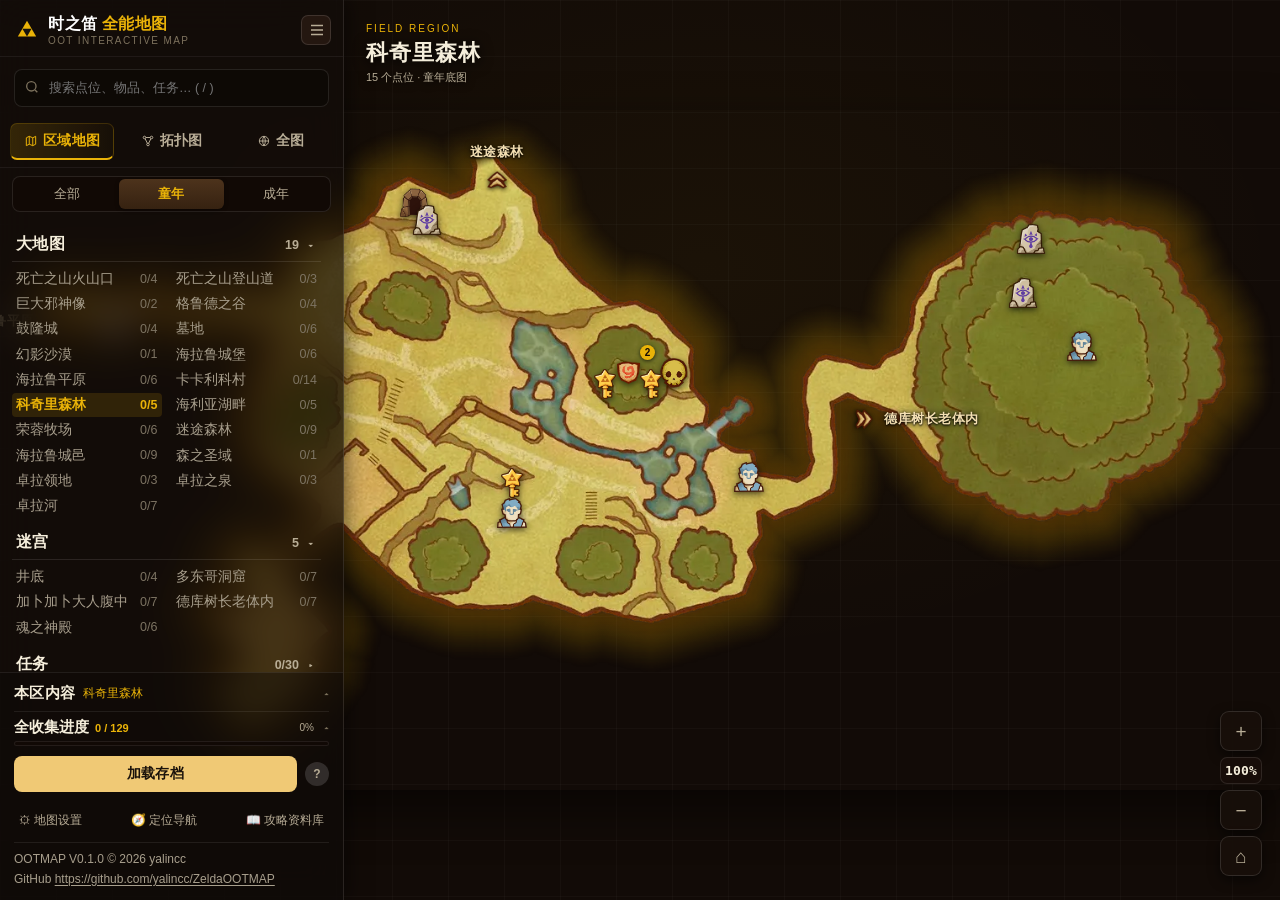
==== commit 0aa999eb: "fix: 移动端多指手势重写、存档直选与帮助弹窗、任务气泡与重叠治理及搜索升级" ====
--- a/app/index.html
+++ b/app/index.html
@@ -5,7 +5,7 @@
 <meta name="viewport" content="width=device-width, initial-scale=1, viewport-fit=cover">
 <meta name="theme-color" content="#18110b">
 <title>塞尔达传说：时之笛 全能互动地图 · Zelda OoT Interactive Map</title>
-<link rel="stylesheet" href="css/style.css?v=30">
+<link rel="stylesheet" href="css/style.css?v=32">
 </head>
 <body>
 
@@ -35,7 +35,8 @@
       <svg viewBox="0 0 24 24" width="16" height="16" fill="none" stroke="currentColor" stroke-width="2">
         <circle cx="11" cy="11" r="7"/><path d="m20 20-3.5-3.5"/>
       </svg>
-      <input type="search" id="searchInput" placeholder="搜索点位、物品、地点..." autocomplete="off">
+      <input type="text" id="searchInput" placeholder="搜索点位、物品、任务… ( / )" autocomplete="off">
+      <button type="button" class="search-clear" id="searchClear" hidden aria-label="清空搜索" title="清空">×</button>
       <div class="search-results" id="searchResults" hidden></div>
     </div>
 
@@ -112,7 +113,6 @@
           </button>
           <div class="quest-grid" id="questSideList"></div>
         </div>
-        <div class="region-note" id="regionEraNote"></div>
       </div>
     </div>
 
@@ -174,8 +174,8 @@
       </div>
       <div class="save-cta-row">
         <input type="file" id="saveFileInput" accept=".sav" hidden>
-        <button type="button" class="save-cta-btn" id="saveSyncBtn">加载存档</button>
-        <button type="button" class="save-help-btn" id="saveHelpBtn" title="存档同步说明" aria-label="存档同步说明">?</button>
+        <button type="button" class="save-cta-btn" id="saveSyncBtn" title="直接选择 Switch 2 / Longshot 的 progress.sav 同步收集进度（仅本机内存解析）">加载存档</button>
+        <button type="button" class="save-help-btn" id="saveHelpBtn" title="同步存档 · 帮助" aria-label="同步存档帮助">?</button>
       </div>
       <div class="side-links">
         <button type="button" class="side-link-btn" id="settingsBtn">⚙ 地图设置</button>
@@ -209,7 +209,7 @@
         <div class="region-head">
           <span class="region-kicker" id="regionKicker">FIELD REGION</span>
           <div class="region-title-row">
-            <h2 id="regionName">科吉里森林</h2>
+            <h2 id="regionName">科奇里森林</h2>
             <button type="button" class="region-guide-btn" id="regionGuideBtn" hidden>📖 迷宫攻略</button>
           </div>
           <div class="region-sub" id="regionSub">—</div>
@@ -254,8 +254,8 @@
         <span class="edge-tt-badge" id="edgeTtBadge">近道暗道</span>
         <span class="edge-tt-title" id="edgeTtTitle">水下潜水近道</span>
       </div>
-      <div class="edge-tt-route" id="edgeTtRoute">迷失森林 ⟷ 卓拉河</div>
-      <div class="edge-tt-desc" id="edgeTtDesc">迷失森林水池深潜直通卓拉河（需银之鳞片）</div>
+      <div class="edge-tt-route" id="edgeTtRoute">迷途森林 ⟷ 卓拉河</div>
+      <div class="edge-tt-desc" id="edgeTtDesc">迷途森林水池深潜直通卓拉河（需银之鳞片）</div>
       <div class="edge-tt-hint">💡 点击连线即可在两地之间来回跳转</div>
     </div>
 
@@ -431,43 +431,55 @@
     <!-- 重叠点位选择气泡 -->
     <div class="pin-cluster-menu" id="pinClusterMenu" hidden></div>
 
-    <!-- 存档拖入遮罩 / 同步提示 / 存档同步 GUI 面板 -->
+    <!-- 存档拖入遮罩 / 同步提示 / 同步存档帮助弹窗（对齐 TOTKmap） -->
     <div class="save-drop-overlay" id="saveDropOverlay" hidden>
       <div class="save-drop-box">松手导入 <code>progress.sav</code> 同步收集进度</div>
     </div>
     <div class="save-toast" id="saveToast" hidden></div>
     <div class="save-modal-backdrop" id="saveHelpModal" hidden>
-      <div class="save-modal save-gui-modal" role="dialog" aria-labelledby="saveHelpTitle">
+      <div class="save-modal save-help-modal" role="dialog" aria-labelledby="saveHelpTitle">
         <div class="save-modal-head">
-          <h3 id="saveHelpTitle">存档只读同步</h3>
+          <h3 id="saveHelpTitle">同步存档 · 帮助</h3>
           <button type="button" class="save-modal-close" id="saveHelpClose" aria-label="关闭">×</button>
         </div>
-        <div class="save-modal-body">
-          <div class="save-status-bar">
-            <span class="save-status-pill off" id="saveStatusPill">⚪ 尚未同步存档</span>
-            <span class="save-status-time" id="saveStatusTime">—</span>
-          </div>
-          <div class="save-drop-zone" id="saveModalDropZone">
-            <div class="save-drop-zone-txt">将 Switch 2 / Longshot 的 <code>progress.sav</code> 拖到这里</div>
-            <div class="save-action-row">
-              <button type="button" class="save-primary-btn" id="savePickFileBtn">选择 progress.sav 文件</button>
-              <button type="button" class="save-secondary-btn" id="saveRefreshAutoBtn">立即从 ootnavi-pc 同步</button>
-            </div>
-          </div>
-          <div class="save-cat-title">当前已点亮收集进度（合并模式）</div>
-          <div class="save-cat-grid" id="saveCatGrid"></div>
-          <details class="save-help-details">
-            <summary>存档路径与支持说明</summary>
+        <div class="save-modal-body save-help-body">
+          <div class="hq">
+            <h4>这是什么</h4>
+            <p>《塞尔达传说：时之笛》Switch 2 重制版全能互动地图，支持区域单图 / 拓扑导图 / 海拉鲁全图三层联动，集成 60 条任务流程、全收集追踪与实时定位导航。</p>
+          </div>
+          <div class="hq">
+            <h4>① 存档文件在哪</h4>
+            <p>文件名为 <code>progress.sav</code>，<code>slot_00</code> ~ <code>slot_02</code> 对应游戏内的存档槽：</p>
+            <p>PC 移植版（Longshot）：游戏目录下 <code>LongshotLauncher-data\user\save\*\slot_00\progress.sav</code></p>
+            <p>启动 <b class="hl">ootnavi-pc</b> 后无需手动找路径——程序会自动扫描最新存档槽并推送给地图。</p>
+          </div>
+          <div class="hq">
+            <h4>② 两种加载方式</h4>
             <ul>
-              <li><strong>自动同步：</strong>双击 <code>tools/ootnavi-pc/serve.bat</code> 后自动探测 <code>LongshotLauncher-data\user\save\*\slot_*\progress.sav</code> 最新槽位，每 5 秒静默同步。</li>
-              <li><strong>纯本地解析：</strong>文件仅在浏览器内存中读取，不上传服务器。</li>
-              <li><strong>已支持：</strong>黄金骷髅蜘蛛 (100)、心之碎片 (36)、心之容器 &amp; Boss (8)、歌曲 (13)、精灵石与勋章 (9)、大妖精 (6)、面具 (5)、升级 (16)、主要关键道具与瓶子。</li>
+              <li><b class="hl">自动（推荐）</b>：运行 <code>tools/ootnavi-pc/serve.bat</code> 后，游戏内一存档，地图自动静默同步，无需手动选文件。</li>
+              <li><b class="hl">手动</b>：点击「加载存档」直接选中 <code>progress.sav</code>，或直接把文件拖入地图窗口。</li>
             </ul>
-          </details>
-        </div>
-        <div class="save-modal-foot">
-          <button type="button" class="save-clear-btn" id="saveClearDoneBtn">清空本地收集记录</button>
-          <button type="button" class="save-secondary-btn" id="saveHelpDoneBtn">完成</button>
+          </div>
+          <div class="hq">
+            <h4>③ 能读到什么</h4>
+            <p>自动合并点亮 <b class="hl">290 项</b>真实进度：黄金骷髅蜘蛛 (100)、心之碎片 (36)、大怨灵 (10)、心之容器 &amp; Boss (8)、歌曲 (13)、精灵石与勋章 (9)、大妖精之泉 (6)、面具 (5)、强化升级 (16)、主要关键道具与空瓶。</p>
+            <p>读不到的是 <b>八卦石单石已读状态</b> 与 <b>任务单步勾选</b>——存档本身不记录这些布尔位；如需重置进度，可在「⚙ 地图设置」中清空收集记录。</p>
+          </div>
+          <div class="hq">
+            <h4>④ 隐私</h4>
+            <p>存档文件只在你的本机浏览器内存中解析，<b class="hl">不上传任何数据</b>，也不会修改你的原始游戏存档。</p>
+          </div>
+          <div class="hq">
+            <h4>⑤ 更多</h4>
+            <ul>
+              <li>完整源码、实时定位程序与更新日志：<a href="https://github.com/yalincc/ZeldaOOTMAP" target="_blank" rel="noopener">github.com/yalincc/ZeldaOOTMAP</a></li>
+              <li>在线地图：<a href="https://oot.yalin.site" target="_blank" rel="noopener">oot.yalin.site</a></li>
+              <li>国内镜像：<a href="https://gitee.com/yalincc/zeldaootmap" target="_blank" rel="noopener">gitee.com/yalincc/zeldaootmap</a></li>
+            </ul>
+          </div>
+        </div>
+        <div class="save-modal-foot save-help-foot">
+          <button type="button" class="save-primary-btn" id="saveHelpDoneBtn">知道了</button>
         </div>
       </div>
     </div>
@@ -480,12 +492,12 @@
 <script src="data/regions.js?v=3"></script>
 <script src="data/projections.js?v=1"></script>
 <script src="data/world_data.js?v=2"></script>
-<script src="data/pins_data.js?v=6"></script>
+<script src="data/pins_data.js?v=7"></script>
 <script src="data/save_flags.js?v=2"></script>
 <script src="data/quests_data.js?v=3"></script>
-<script src="js/app.js?v=26"></script>
+<script src="js/app.js?v=28"></script>
 <script src="js/navi.js?v=9"></script>
-<script src="js/save_sync.js?v=1"></script>
-<script src="js/quests.js?v=5"></script>
+<script src="js/save_sync.js?v=2"></script>
+<script src="js/quests.js?v=7"></script>
 </body>
 </html>
--- a/app/css/style.css
+++ b/app/css/style.css
@@ -36,26 +36,7 @@
   color: inherit;
 }
 
-/* ---------------- 顶部导航栏 ---------------- */
-.topbar {
-  height: var(--topbar-h);
-  background: linear-gradient(180deg, #1c110a, #140c07);
-  border-bottom: 1px solid rgba(255, 255, 255, 0.08);
-  display: flex;
-  align-items: center;
-  gap: 16px;
-  padding: 0 16px;
-  position: relative;
-  z-index: 50;
-  box-shadow: 0 2px 12px rgba(0, 0, 0, 0.7);
-}
-
-.topbar-left {
-  display: flex;
-  align-items: center;
-  gap: 12px;
-}
-
+/* ---------------- 图标按钮 / 品牌 / 时代 / 进度 ---------------- */
 .icon-toggle {
   width: 36px;
   height: 36px;
@@ -182,94 +163,6 @@
   transition: width 0.3s ease;
 }
 
-.topbar-right {
-  margin-left: auto;
-  display: flex;
-  align-items: center;
-  gap: 14px;
-}
-
-.toggle-done-lbl {
-  display: flex;
-  align-items: center;
-  gap: 6px;
-  font-size: 12px;
-  color: var(--text-dim);
-  cursor: pointer;
-}
-
-.toggle-done-lbl input {
-  accent-color: var(--gold);
-  cursor: pointer;
-}
-
-.btn-edit-mode {
-  padding: 5px 12px;
-  border-radius: 8px;
-  border: 1px solid rgba(234, 179, 8, 0.4);
-  background: #241710;
-  color: var(--gold);
-  font-size: 12px;
-  font-weight: 700;
-  cursor: pointer;
-  transition: all 0.15s ease;
-  display: flex;
-  align-items: center;
-  gap: 6px;
-}
-
-.btn-edit-mode:hover {
-  background: #3d2618;
-  border-color: var(--gold);
-  box-shadow: 0 0 10px rgba(234, 179, 8, 0.3);
-}
-
-.btn-edit-mode.on {
-  background: linear-gradient(180deg, #ca8a04, #a16207);
-  color: #fff;
-  border-color: #facc15;
-  box-shadow: 0 0 14px rgba(250, 204, 21, 0.6);
-}
-
-.btn-guide {
-  padding: 5px 12px;
-  border-radius: 8px;
-  border: 1px solid rgba(234, 179, 8, 0.55);
-  background: linear-gradient(180deg, #3a2a12, #241710);
-  color: var(--gold);
-  font-size: 12px;
-  font-weight: 700;
-  cursor: pointer;
-  text-decoration: none;
-  white-space: nowrap;
-  display: flex;
-  align-items: center;
-  gap: 6px;
-  transition: all 0.15s ease;
-}
-
-.btn-guide:hover {
-  background: #3d2618;
-  border-color: var(--gold);
-  box-shadow: 0 0 10px rgba(234, 179, 8, 0.35);
-}
-
-.btn-lang {
-  padding: 5px 12px;
-  border-radius: 8px;
-  border: 1px solid rgba(255, 255, 255, 0.12);
-  background: #241710;
-  color: var(--text-dim);
-  font-size: 12px;
-  font-weight: 600;
-  cursor: pointer;
-  transition: all 0.15s ease;
-}
-
-.btn-lang:hover {
-  color: var(--gold);
-}
-
 /* ---------------- 页面主体 ---------------- */
 .main-wrap {
   display: flex;
@@ -312,7 +205,7 @@
 .search-box input {
   width: 100%;
   height: 38px;
-  padding: 0 12px 0 34px;
+  padding: 0 32px 0 34px;
   border-radius: 8px;
   border: 1px solid rgba(255, 255, 255, 0.1);
   background: rgba(12, 8, 5, 0.55);
@@ -324,6 +217,28 @@
 
 .search-box input:focus {
   border-color: var(--gold);
+}
+
+.search-clear {
+  position: absolute;
+  right: 20px;
+  top: 19px;
+  width: 22px;
+  height: 22px;
+  border: none;
+  border-radius: 50%;
+  background: rgba(255, 255, 255, 0.1);
+  color: var(--text-dim);
+  font-size: 14px;
+  line-height: 1;
+  cursor: pointer;
+  display: grid;
+  place-items: center;
+  padding: 0;
+}
+.search-clear:hover {
+  background: rgba(234, 179, 8, 0.25);
+  color: #fff;
 }
 
 .search-results {
@@ -340,6 +255,29 @@
   z-index: 100;
 }
 
+.search-hist-head {
+  display: flex;
+  align-items: center;
+  justify-content: space-between;
+  padding: 6px 12px 5px;
+  font-size: 11px;
+  color: var(--text-mute);
+  border-bottom: 1px solid rgba(255, 255, 255, 0.06);
+}
+.search-hist-clear {
+  border: none;
+  background: transparent;
+  color: var(--text-dim);
+  font-size: 11px;
+  cursor: pointer;
+  padding: 1px 4px;
+  border-radius: 4px;
+}
+.search-hist-clear:hover {
+  color: var(--gold);
+  background: rgba(255, 255, 255, 0.06);
+}
+
 .search-item {
   padding: 8px 12px;
   display: flex;
@@ -349,11 +287,33 @@
   border-bottom: 1px solid rgba(255, 255, 255, 0.05);
 }
 
-.search-item:hover {
+.search-item:hover,
+.search-item.is-active {
   background: #332015;
 }
 
+.search-hist-del {
+  margin-left: auto;
+  flex: 0 0 auto;
+  width: 20px;
+  height: 20px;
+  border: none;
+  border-radius: 4px;
+  background: transparent;
+  color: var(--text-mute);
+  font-size: 13px;
+  line-height: 1;
+  cursor: pointer;
+  padding: 0;
+}
+.search-hist-del:hover {
+  color: #fff;
+  background: rgba(255, 255, 255, 0.1);
+}
+
 .search-item-info {
+  flex: 1;
+  min-width: 0;
   display: flex;
   flex-direction: column;
   overflow: hidden;
@@ -371,68 +331,6 @@
 .search-item-area {
   font-size: 10.5px;
   color: var(--gold);
-}
-
-.cat-section {
-  flex: 0 0 auto;
-  border-top: 1px solid rgba(255, 255, 255, 0.08);
-  background: rgba(14, 10, 7, 0.32);
-}
-
-.cat-panel-head {
-  display: flex;
-  align-items: center;
-  gap: 8px;
-  width: 100%;
-  padding: 9px 14px;
-  border: none;
-  background: transparent;
-  cursor: pointer;
-  text-align: left;
-  transition: background 0.12s ease;
-}
-
-.cat-panel-head:hover {
-  background: rgba(255, 255, 255, 0.04);
-}
-
-.cat-section-title {
-  font-size: 15px;
-  font-weight: 700;
-  color: var(--text-main);
-  letter-spacing: 0.3px;
-}
-
-.action-title {
-  font-size: 13px;
-  font-weight: 700;
-  color: var(--text-main);
-  letter-spacing: 0.4px;
-}
-
-.cat-panel-sub {
-  font-size: 11.5px;
-  color: var(--gold);
-  white-space: nowrap;
-  overflow: hidden;
-  text-overflow: ellipsis;
-}
-
-.cat-caret {
-  margin-left: auto;
-  font-size: 11px;
-  color: var(--text-dim);
-  flex: 0 0 auto;
-}
-
-.cat-body {
-  max-height: none;
-  overflow: visible;
-  padding: 2px 14px 12px;
-}
-
-.cat-body[hidden] {
-  display: none;
 }
 
 .cat-list {
@@ -577,6 +475,7 @@
   height: 100%;
   position: relative;
   overflow: hidden;
+  touch-action: none;
   background: var(--bg-board);
   background-image: radial-gradient(rgba(255, 255, 255, 0.04) 1px, transparent 1px);
   background-size: 32px 32px;
@@ -922,47 +821,6 @@
 .node-card.type-dungeon .node-badge-type {
   background: rgba(244, 63, 94, 0.3);
   color: #fda4af;
-}
-
-/* 神殿地下城楼层切换标签栏 (GamerGuides 风格) */
-.floor-bar {
-  position: absolute;
-  bottom: 8px;
-  left: 50%;
-  transform: translateX(-50%) scale(clamp(0.8, calc(var(--zoom-inv) * 0.6), 1.6));
-  transform-origin: center bottom;
-  display: flex;
-  background: rgba(14, 9, 5, 0.94);
-  border: 1.5px solid rgba(225, 29, 72, 0.5);
-  border-radius: 12px;
-  padding: 2px 4px;
-  gap: 3px;
-  z-index: 32;
-  box-shadow: 0 4px 14px rgba(0, 0, 0, 0.85);
-  pointer-events: auto;
-}
-
-.floor-btn {
-  padding: 3px 8px;
-  font-size: 11px;
-  font-weight: 700;
-  border: none;
-  background: transparent;
-  color: var(--text-dim);
-  border-radius: 8px;
-  cursor: pointer;
-  transition: all 0.12s ease;
-}
-
-.floor-btn:hover {
-  color: #fff;
-  background: rgba(255, 255, 255, 0.12);
-}
-
-.floor-btn.active {
-  background: linear-gradient(180deg, #e11d48, #9f1239);
-  color: #fff;
-  box-shadow: 0 1px 6px rgba(225, 29, 72, 0.6);
 }
 
 /* 区域地图原画 */
@@ -1521,41 +1379,10 @@
    ========================================================================== */
 [hidden] { display: none !important; }
 
-/* 页脚版本徽章（版本号由 app.js 的 APP_VERSION 单一真源渲染） */
-.ver-badge {
-  position: absolute;
-  left: 12px;
-  bottom: 8px;
-  font-size: 10px;
-  letter-spacing: .08em;
-  color: var(--text-mute);
-  background: rgba(20, 12, 8, .72);
-  border: 1px solid rgba(255, 255, 255, .08);
-  border-radius: 6px;
-  padding: 3px 8px;
-  z-index: 35;
-  pointer-events: none;
-}
-
 /* ==========================================================================
-   移动端第一版（≤900 抽屉侧栏 / 底部详情卡；≤600 精简顶栏）
+   移动端适配（≤900 抽屉侧栏 / 底部详情卡）
    ========================================================================== */
 @media (max-width: 900px) {
-  .main-wrap { height: calc(100% - var(--topbar-h)); }
-
-  .topbar {
-    gap: 8px;
-    padding: 0 8px;
-    overflow-x: auto;
-    overflow-y: hidden;
-    scrollbar-width: none;
-  }
-  .topbar::-webkit-scrollbar { display: none; }
-  .topbar-left { flex: 0 0 auto; }
-  .logo-text .logo-sub { display: none; }
-  .progress-box { flex: 0 0 auto; min-width: 104px; }
-  .topbar-right { margin-left: auto; flex: 0 0 auto; }
-
   .sidebar {
     position: absolute;
     top: 0;
@@ -1582,12 +1409,17 @@
     bottom: 8px;
     width: auto;
     max-width: calc(100vw - 16px);
-    max-height: 56vh;
+    max-height: 52vh;
     overflow-y: auto;
     padding: 14px;
   }
-
-  .zoom-controls { right: 10px; bottom: 44px; }
+  body[data-view="region"] .detail-card { max-height: 48vh; }
+  .dc-slot-v { overflow-wrap: anywhere; word-break: break-word; }
+  .dc-head, .dc-title-row { cursor: default; }
+  .dc-head::before { display: none; }
+
+  .zoom-controls { right: 12px; bottom: 84px; }
+  body[data-view="region"] .zoom-controls { bottom: 96px; }
   .zoom-controls button { width: 44px; height: 42px; }
 
   .calibration-toast {
@@ -1603,133 +1435,19 @@
   .cal-actions { flex-wrap: wrap; justify-content: center; }
 
   .edge-tooltip { left: 8px !important; right: 8px; max-width: none; }
-  .ver-badge { left: 8px; bottom: 8px; }
 }
 
 @media (max-width: 600px) {
-  .logo-sub { display: none; }
-  .progress-info .prog-txt { display: none; }
-  .btn-guide, .btn-edit-mode, .btn-lang, .toggle-done-lbl {
-    font-size: 11px;
-    padding-left: 8px;
-    padding-right: 8px;
-  }
   .jump-chips { flex-wrap: nowrap; overflow-x: auto; }
-  .detail-card { max-height: 52vh; }
-}
-
-/* 移动端顶栏收口（防止时代按钮被挤成竖排） */
-@media (max-width: 900px) {
-  .logo-title { white-space: nowrap; font-size: 12px; }
-  .logo-title em { display: none; }
-  .era-seg { flex: 0 0 auto; }
-  .era-btn { white-space: nowrap; }
-  .progress-box { flex: 0 0 auto; }
-  .topbar-right { flex: 0 0 auto; }
-}
-
-/* 详情卡窄屏收口：防止长文本撑出屏幕，移动端禁止拖动卡片 */
-@media (max-width: 900px) {
-  .detail-card { max-width: calc(100vw - 16px); max-height: 56vh; }
-  .dc-slot-v { overflow-wrap: anywhere; word-break: break-word; }
-  .dc-head, .dc-title-row { cursor: default; }
-  .dc-head::before { display: none; }
-}
-
-/* 双模式补充：区域模式下详情卡必须让出楼层条与缩放控件 */
-@media (max-width: 900px) {
-  body[data-view="region"] .detail-card {
-    left: 8px;
-    right: 8px;
-    top: auto;
-    bottom: 8px;
-    width: auto;
-    max-height: 48vh;
-  }
-  body[data-view="region"] .zoom-controls {
-    bottom: 96px;
-    right: 12px;
-  }
-  body[data-view="region"] .ver-badge {
-    left: 12px;
-    bottom: 6px;
-    font-size: 9px;
-  }
-}
-
-/* ===== 区域单图模式（双模式 V0.2） ===== */
+}
+
 /* ==========================================================================
-   区域单图模式（V0.2 双模式）
+   区域单图模式
    ========================================================================== */
-.view-seg {
-  display: flex;
-  background: #110905;
-  border: 1px solid rgba(255, 255, 255, 0.1);
-  border-radius: 8px;
-  padding: 2px;
-  flex: 0 0 auto;
-}
-.view-seg button {
-  padding: 5px 11px;
-  font-size: 12px;
-  color: var(--text-dim);
-  border: none;
-  background: transparent;
-  border-radius: 6px;
-  cursor: pointer;
-}
-.view-seg button.on {
-  background: linear-gradient(180deg, #4d331c, #362211);
-  color: var(--gold);
-  font-weight: 700;
-}
-
 .region-panel {
   padding: 6px 12px 2px;
   border-bottom: 1px solid rgba(255, 255, 255, 0.06);
   flex: 0 0 auto;
-}
-.panel-head {
-  display: flex;
-  align-items: center;
-  justify-content: space-between;
-  margin: 4px 2px 6px;
-}
-.panel-head .action-title { margin: 0; }
-.panel-head .action-title em {
-  font-style: normal;
-  color: var(--gold);
-  font-size: 11px;
-}
-.panel-toggle,
-.cat-toggle {
-  border: 1px solid rgba(255, 255, 255, 0.12);
-  background: #241710;
-  color: var(--text-dim);
-  border-radius: 6px;
-  font-size: 10px;
-  padding: 3px 7px;
-  cursor: pointer;
-}
-.panel-toggle:hover,
-.cat-toggle:hover { color: var(--gold); border-color: rgba(234, 179, 8, 0.4); }
-.region-group-title {
-  display: flex;
-  justify-content: space-between;
-  align-items: baseline;
-  color: var(--text-main);
-  font-size: 16px;
-  font-weight: 700;
-  letter-spacing: 0.4px;
-  padding: 10px 4px 6px;
-  margin-bottom: 5px;
-  border-bottom: 1px solid rgba(255, 255, 255, 0.1);
-}
-.region-group-title span {
-  font-size: 13px;
-  font-weight: 600;
-  color: var(--text-dim);
-  font-variant-numeric: tabular-nums;
 }
 .region-list {
   display: grid;
@@ -1785,17 +1503,12 @@
 }
 .region-item.has-done em,
 .region-item.on em { color: var(--gold); }
-.region-note {
-  font-size: 10px;
-  line-height: 1.6;
-  color: var(--text-mute);
-  padding: 8px 4px 4px;
-}
 
 .region-board {
   position: absolute;
   inset: 0;
   overflow: hidden;
+  touch-action: none;
   cursor: grab;
   background:
     radial-gradient(900px 600px at 55% 30%, rgba(234, 179, 8, 0.045), transparent 65%),
@@ -1825,8 +1538,7 @@
   object-fit: contain;
   display: block;
   border-radius: 4px;
-  filter: saturate(0.95) contrast(1.02);
-  box-shadow: 0 26px 80px rgba(0, 0, 0, 0.6);
+  box-shadow: 0 18px 48px rgba(0, 0, 0, 0.52);
   pointer-events: none;
 }
 .region-pins {
@@ -1957,15 +1669,8 @@
   color: var(--text-mute);
 }
 
-@media (max-width: 1100px) {
-  .view-seg button { padding: 5px 8px; font-size: 11px; }
-  .logo-text { display: none; }
-}
-
 @media (max-width: 900px) {
-  .view-seg { display: none; }
   .sidebar .region-panel { padding-top: 2px; }
-  .region-list { max-height: 150px; }
   .region-head { left: 14px; right: 14px; top: 12px; }
   .region-head h2 { font-size: 17px; }
   .region-guide-btn { height: 24px; padding: 0 8px; font-size: 11px; }
@@ -1975,61 +1680,6 @@
 @media (max-width: 600px) {
   .region-head h2 { font-size: 15px; }
   .region-sub { font-size: 10px; }
-  .zip-bar { max-width: 100%; }
-}
-
-/* 页脚版本徽章（内容由 app.js 的 APP_VERSION 渲染） */
-.ver-badge {
-  position: absolute;
-  left: 18px;
-  bottom: 10px;
-  font-size: 10px;
-  letter-spacing: 1.2px;
-  color: var(--text-mute);
-  z-index: 35;
-}
-.ver-badge b { color: var(--gold); }
-
-@media (max-width: 900px) {
-  .ver-badge { left: 12px; bottom: 6px; font-size: 9px; }
-}
-
-/* 移动端：详情卡改为底部面板（不遮挡楼层条） */
-@media (max-width: 900px) {
-  .detail-card {
-    left: 8px;
-    right: 8px;
-    top: auto;
-    bottom: 8px;
-    width: auto;
-    max-height: 52%;
-  }
-  .zoom-controls { bottom: 84px; right: 12px; }
-}
-
-.mode-fab {
-  position: absolute;
-  left: 18px;
-  bottom: 38px;
-  z-index: 40;
-  padding: 7px 13px;
-  border-radius: 9px;
-  border: 1px solid rgba(234, 179, 8, 0.38);
-  background: rgba(24, 16, 10, 0.92);
-  color: var(--gold);
-  font-size: 11px;
-  letter-spacing: 0.5px;
-  cursor: pointer;
-  backdrop-filter: blur(6px);
-  box-shadow: 0 4px 14px rgba(0, 0, 0, 0.6);
-}
-.mode-fab:hover {
-  background: rgba(234, 179, 8, 0.15);
-  box-shadow: 0 0 14px rgba(234, 179, 8, 0.3);
-}
-
-@media (max-width: 900px) {
-  .mode-fab { left: 12px; bottom: 30px; padding: 7px 11px; font-size: 10px; }
 }
 
 /* ==========================================================================
@@ -2206,7 +1856,6 @@
   animation: worldPulse 1.2s ease-in-out infinite;
 }
 @keyframes worldPulse { 0%,100% { opacity: .55; } 50% { opacity: 1; } }
-.world-pins { position: absolute; inset: 0; }
 
 .world-pins {
   position: absolute;
@@ -2614,61 +2263,6 @@
 
 
 
-/* ==========================================================================
-   分类树 V1：大分类 + 双列小分类（TOTKmap 式组按钮）
-   ========================================================================== */
-.cat-list { padding: 0; }
-
-.cat-group { margin-bottom: 2px; }
-
-.cat-group-head {
-  display: flex;
-  align-items: center;
-  gap: 4px;
-  padding: 5px 2px 3px;
-}
-
-.cat-group-toggle {
-  flex: 1;
-  display: flex;
-  align-items: center;
-  gap: 6px;
-  background: none;
-  border: none;
-  padding: 4px 4px;
-  color: var(--gold);
-  font-size: 12.5px;
-  font-weight: 700;
-  letter-spacing: .5px;
-  cursor: pointer;
-  text-align: left;
-}
-
-.cg-caret { font-size: 10px; color: var(--text-mute); transition: transform .15s; }
-.cat-group-toggle.closed .cg-caret { transform: rotate(-90deg); }
-.cg-name { flex: 1; }
-.cg-total {
-  font-size: 11px;
-  color: var(--text-dim);
-  font-family: monospace;
-  background: #110905;
-  border: 1px solid rgba(255, 255, 255, .1);
-  border-radius: 8px;
-  padding: 1px 7px;
-}
-
-.cat-group-acts { display: flex; gap: 3px; }
-.cat-group-acts button {
-  font-size: 10.5px;
-  padding: 3px 6px;
-  border-radius: 5px;
-  border: 1px solid rgba(255, 255, 255, .1);
-  background: #1b100a;
-  color: var(--text-dim);
-  cursor: pointer;
-}
-.cat-group-acts button:hover { color: var(--gold); border-color: rgba(234, 179, 8, .4); }
-
 .cat-icon-slot .oot-pin-img, .cat-icon-slot .oot-pin-svg { display: block; }
 
 /* 官方图标点位（拓扑图去掉全局 drop-shadow 滤镜以提升合成帧率） */
@@ -2769,90 +2363,45 @@
   line-height: 1;
 }
 .save-modal-body { padding: 14px 16px; font-size: 13px; line-height: 1.55; overflow-y: auto; }
-.save-status-bar {
-  display: flex;
-  align-items: center;
-  justify-content: space-between;
-  gap: 8px;
-  margin-bottom: 12px;
-  flex-wrap: wrap;
-}
-.save-status-pill {
-  display: inline-flex;
-  align-items: center;
-  padding: 4px 10px;
-  border-radius: 999px;
-  font-size: 12px;
-  font-weight: 600;
-  background: rgba(255, 255, 255, 0.07);
-}
-.save-status-pill.ok { background: rgba(34, 197, 94, 0.18); color: #86efac; border: 1px solid rgba(34, 197, 94, 0.35); }
-.save-status-pill.manual { background: rgba(240, 195, 109, 0.16); color: #f6d58b; border: 1px solid rgba(240, 195, 109, 0.35); }
-.save-status-pill.off { color: #b9ab99; border: 1px solid rgba(255, 255, 255, 0.12); }
-.save-status-time { font-size: 11.5px; color: #a99b89; font-variant-numeric: tabular-nums; }
-.save-drop-zone {
-  border: 1.5px dashed rgba(240, 195, 109, 0.42);
-  border-radius: 10px;
-  padding: 14px 12px;
-  text-align: center;
-  background: rgba(255, 255, 255, 0.025);
-  margin-bottom: 14px;
-  transition: border-color .15s, background .15s;
-}
-.save-drop-zone.dragover {
-  border-color: #f0c36d;
-  background: rgba(240, 195, 109, 0.1);
-}
-.save-drop-zone-txt { font-size: 12.5px; color: #d5c7b5; margin-bottom: 10px; }
-.save-action-row { display: flex; gap: 8px; justify-content: center; flex-wrap: wrap; }
 .save-primary-btn {
   background: #e2b857;
   color: #16100a;
   border: none;
   border-radius: 8px;
-  padding: 7px 14px;
+  padding: 7px 16px;
   font-size: 12.5px;
   font-weight: 700;
   cursor: pointer;
 }
 .save-primary-btn:hover { background: #f0c96d; }
-.save-secondary-btn {
-  background: rgba(255, 255, 255, 0.08);
-  color: #efe4d2;
-  border: 1px solid rgba(255, 255, 255, 0.16);
-  border-radius: 8px;
-  padding: 7px 12px;
+.save-help-body { display: flex; flex-direction: column; gap: 12px; }
+.save-help-body .hq h4 {
+  margin: 0 0 5px;
+  font-size: 13.5px;
+  font-weight: 700;
+  color: #f0c36d;
+}
+.save-help-body .hq p {
+  margin: 0 0 5px;
   font-size: 12.5px;
-  cursor: pointer;
-}
-.save-secondary-btn:hover { background: rgba(255, 255, 255, 0.14); }
-.save-cat-title { font-size: 12px; color: #c7b8a5; margin-bottom: 8px; font-weight: 600; }
-.save-cat-grid {
-  display: grid;
-  grid-template-columns: repeat(2, minmax(0, 1fr));
-  gap: 7px;
-  margin-bottom: 12px;
-}
-.save-cat-item {
-  background: rgba(255, 255, 255, 0.04);
-  border: 1px solid rgba(255, 255, 255, 0.07);
-  border-radius: 8px;
-  padding: 6px 9px;
-}
-.save-cat-row {
-  display: flex;
-  justify-content: space-between;
-  font-size: 12px;
-  margin-bottom: 4px;
-}
-.save-cat-name { color: #efe4d2; }
-.save-cat-num { color: #f0c36d; font-variant-numeric: tabular-nums; font-weight: 600; }
-.save-cat-bar { height: 4px; border-radius: 99px; background: rgba(255, 255, 255, 0.08); overflow: hidden; }
-.save-cat-fill { height: 100%; background: linear-gradient(90deg, #d4a64a, #22c55e); border-radius: 99px; }
-.save-help-details { font-size: 12px; color: #bdb09e; margin-top: 4px; }
-.save-help-details summary { cursor: pointer; color: #d8cab8; margin-bottom: 6px; }
-.save-help-details ul { margin: 4px 0 0; padding-left: 18px; }
-.save-help-details li { margin-bottom: 4px; }
+  line-height: 1.65;
+  color: #e4d8c6;
+}
+.save-help-body .hq p:last-child { margin-bottom: 0; }
+.save-help-body .hq ul {
+  margin: 0;
+  padding-left: 18px;
+  font-size: 12.5px;
+  line-height: 1.65;
+  color: #e4d8c6;
+}
+.save-help-body .hq li { margin-bottom: 4px; }
+.save-help-body .hq li:last-child { margin-bottom: 0; }
+.save-help-body .hq .hl { color: #f6d58b; font-weight: 700; }
+.save-help-body .hq a { color: #eab308; text-decoration: underline; text-underline-offset: 2px; }
+.save-help-body .hq a:hover { color: #fde68a; }
+.save-help-foot { justify-content: flex-end; }
+
 .save-modal-body code {
   background: rgba(255, 255, 255, 0.08);
   padding: 1px 5px;
@@ -3128,43 +2677,6 @@
 .pin-cluster-chk { font-size: 11px; color: #86efac; font-weight: 700; }
 .pin-cluster-item.is-visited .pin-cluster-chk { color: #7dd3fc; }
 
-.region-nav-edges {
-  position: absolute;
-  inset: 0;
-  pointer-events: none;
-  z-index: 22;
-}
-.rne-btn {
-  position: absolute;
-  pointer-events: auto;
-  padding: 5px 11px;
-  border-radius: 999px;
-  border: 1px solid rgba(234, 179, 8, .4);
-  background: rgba(18, 11, 7, .88);
-  color: var(--text-main);
-  font-size: 11.5px;
-  font-weight: 600;
-  cursor: pointer;
-  backdrop-filter: blur(6px);
-  box-shadow: 0 3px 12px rgba(0, 0, 0, .6);
-  transition: border-color .15s, color .15s, background .15s;
-}
-.rne-btn:hover {
-  border-color: var(--gold);
-  color: var(--gold);
-  background: rgba(28, 17, 10, .96);
-}
-.rne-top { top: 14px; left: 50%; transform: translateX(-50%); }
-.rne-bottom { bottom: 52px; left: 50%; transform: translateX(-50%); }
-.rne-left { left: 16px; top: 50%; transform: translateY(-50%); }
-.rne-right { right: 72px; top: 50%; transform: translateY(-50%); }
-@media (max-width: 900px) {
-  .rne-btn { font-size: 10.5px; padding: 4px 8px; }
-  .rne-left { left: 8px; }
-  .rne-right { right: 56px; }
-  .rne-bottom { bottom: 60px; }
-}
-
 /* ---------- 实时定位导航层与面板 ---------- */
 .navi-layer {
   position: absolute;
@@ -3558,7 +3070,7 @@
 
 .quest-step-bubble {
   position: absolute;
-  width: 22px;
+  min-width: 22px;
   height: 22px;
   border-radius: 999px;
   border: 2px solid #14181c;
@@ -3568,14 +3080,20 @@
   font-weight: 800;
   line-height: 18px;
   text-align: center;
-  padding: 0;
+  padding: 0 4px;
   cursor: pointer;
   pointer-events: auto;
   z-index: 42;
   box-shadow: 0 2px 8px rgba(0, 0, 0, 0.85);
-  transform: translate(-10%, -125%) scale(clamp(0.7, calc(var(--zoom-inv, 1) * 0.48), 1.45));
+  transform: translate(-15%, -125%);
   transform-origin: 50% 50%;
+  white-space: nowrap;
   font-variant-numeric: tabular-nums;
+}
+
+.quest-step-bubble.is-multi {
+  padding: 0 6px;
+  letter-spacing: -0.2px;
 }
 
 .quest-step-bubble.is-world {
@@ -3586,4 +3104,5 @@
 .quest-step-bubble.is-cur {
   background: #fff3c4;
   border-color: #c9a227;
-}
+  z-index: 46;
+}
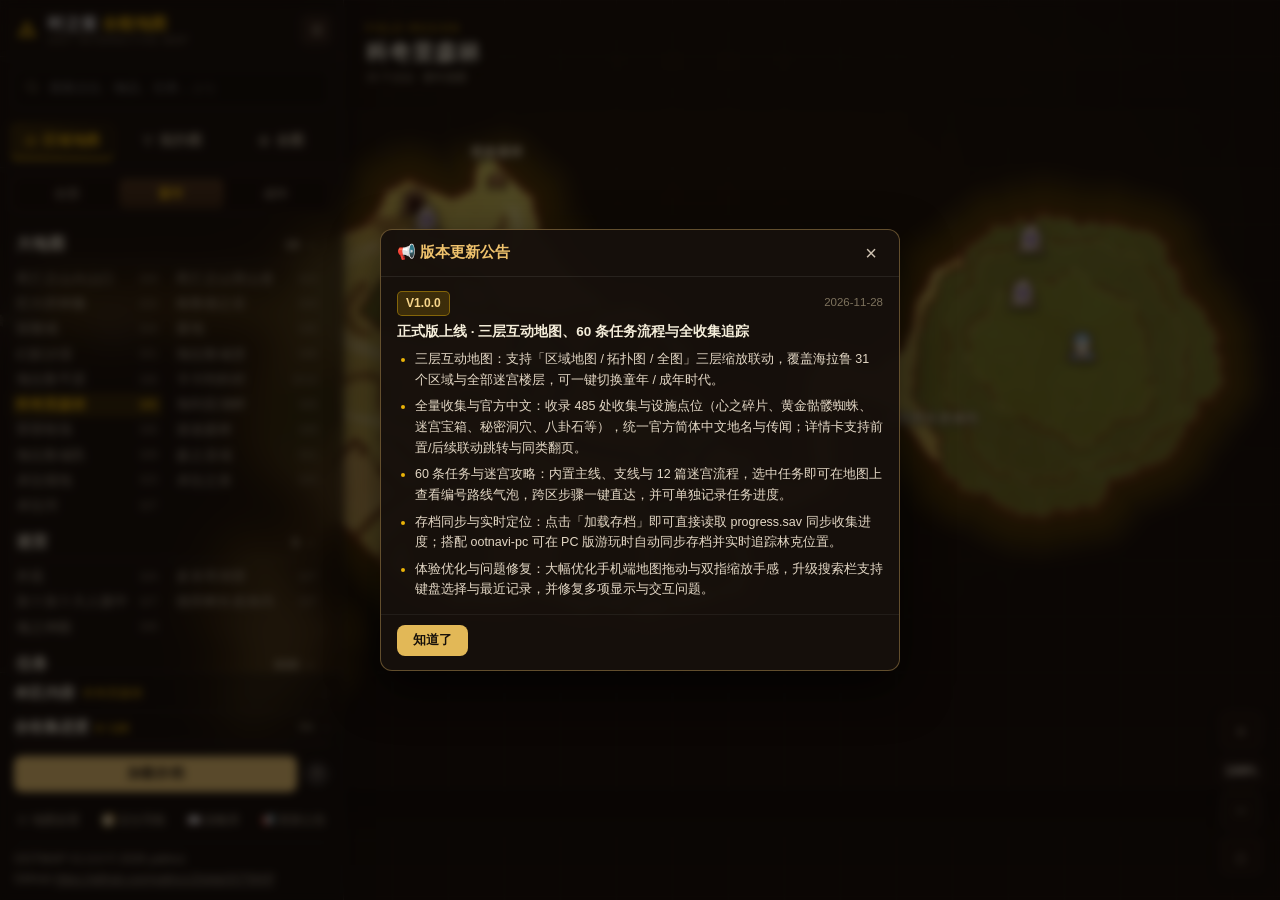
==== commit 5da45f0c: "feat(release): 发布 V1.0.0 正式版并上线版本更新公告机制与写作规范" ====
--- a/app/index.html
+++ b/app/index.html
@@ -5,7 +5,7 @@
 <meta name="viewport" content="width=device-width, initial-scale=1, viewport-fit=cover">
 <meta name="theme-color" content="#18110b">
 <title>塞尔达传说：时之笛 全能互动地图 · Zelda OoT Interactive Map</title>
-<link rel="stylesheet" href="css/style.css?v=32">
+<link rel="stylesheet" href="css/style.css?v=33">
 </head>
 <body>
 
@@ -180,10 +180,11 @@
       <div class="side-links">
         <button type="button" class="side-link-btn" id="settingsBtn">⚙ 地图设置</button>
         <button type="button" class="side-link-btn" id="navBtn">🧭 定位导航</button>
-        <a class="side-link-btn" href="guide.html">📖 攻略资料库</a>
+        <a class="side-link-btn" href="guide.html">📖 攻略库</a>
+        <button type="button" class="side-link-btn" id="changelogBtn" title="查看最近版本更新内容">📢 更新公告</button>
       </div>
       <div class="side-meta">
-        <div class="side-meta-copy" id="verBadge">OOTMAP V0.1.0 © 2026 yalincc</div>
+        <div class="side-meta-copy" id="verBadge">OOTMAP V1.0.0 © 2026 yalincc</div>
         <div class="side-meta-repo">GitHub <a href="https://github.com/yalincc/ZeldaOOTMAP" target="_blank" rel="noopener">https://github.com/yalincc/ZeldaOOTMAP</a></div>
       </div>
     </div>
@@ -483,6 +484,20 @@
         </div>
       </div>
     </div>
+
+    <!-- 版本更新公告弹窗（对齐 TOTKmap） -->
+    <div class="save-modal-backdrop" id="changelogModal" hidden>
+      <div class="save-modal changelog-modal" role="dialog" aria-labelledby="changelogTitle">
+        <div class="save-modal-head">
+          <h3 id="changelogTitle">📢 版本更新公告</h3>
+          <button type="button" class="save-modal-close" id="changelogClose" aria-label="关闭">×</button>
+        </div>
+        <div class="save-modal-body changelog-body" id="changelogBody"></div>
+        <div class="save-modal-foot save-help-foot">
+          <button type="button" class="save-primary-btn" id="changelogAckBtn">知道了</button>
+        </div>
+      </div>
+    </div>
   </main>
 </div>
 
@@ -495,7 +510,8 @@
 <script src="data/pins_data.js?v=7"></script>
 <script src="data/save_flags.js?v=2"></script>
 <script src="data/quests_data.js?v=3"></script>
-<script src="js/app.js?v=28"></script>
+<script src="data/changelog.js?v=1"></script>
+<script src="js/app.js?v=29"></script>
 <script src="js/navi.js?v=9"></script>
 <script src="js/save_sync.js?v=2"></script>
 <script src="js/quests.js?v=7"></script>
--- a/app/css/style.css
+++ b/app/css/style.css
@@ -2027,14 +2027,14 @@
   display: inline-flex;
   align-items: center;
   justify-content: center;
-  gap: 3px;
+  gap: 2px;
   height: 28px;
-  padding: 0 5px;
+  padding: 0 3px;
   border-radius: 5px;
   border: none;
   background: transparent;
   color: var(--text-dim);
-  font-size: 12px;
+  font-size: 11.5px;
   font-weight: 500;
   white-space: nowrap;
   text-decoration: none;
@@ -2402,6 +2402,62 @@
 .save-help-body .hq a:hover { color: #fde68a; }
 .save-help-foot { justify-content: flex-end; }
 
+.changelog-body {
+  display: flex;
+  flex-direction: column;
+  gap: 14px;
+}
+.cl-ver-block {
+  padding-bottom: 12px;
+  border-bottom: 1px solid rgba(255, 255, 255, 0.08);
+}
+.cl-ver-block:last-child {
+  padding-bottom: 0;
+  border-bottom: none;
+}
+.cl-ver-head {
+  display: flex;
+  align-items: center;
+  justify-content: space-between;
+  gap: 8px;
+  margin-bottom: 6px;
+}
+.cl-ver-tag {
+  display: inline-flex;
+  align-items: center;
+  padding: 2px 8px;
+  border-radius: 5px;
+  background: rgba(234, 179, 8, 0.18);
+  border: 1px solid rgba(234, 179, 8, 0.42);
+  color: #f6d58b;
+  font-size: 12px;
+  font-weight: 700;
+  font-variant-numeric: tabular-nums;
+}
+.cl-ver-date {
+  font-size: 11.5px;
+  color: var(--text-mute);
+  font-variant-numeric: tabular-nums;
+}
+.cl-ver-title {
+  font-size: 13.5px;
+  font-weight: 700;
+  color: #f5eedb;
+  margin-bottom: 8px;
+  line-height: 1.45;
+}
+.cl-list {
+  margin: 0;
+  padding-left: 18px;
+  display: flex;
+  flex-direction: column;
+  gap: 6px;
+  font-size: 12.5px;
+  line-height: 1.65;
+  color: #e4d8c6;
+}
+.cl-list li::marker { color: var(--gold); }
+
 .save-modal-body code {
   background: rgba(255, 255, 255, 0.08);
   padding: 1px 5px;
